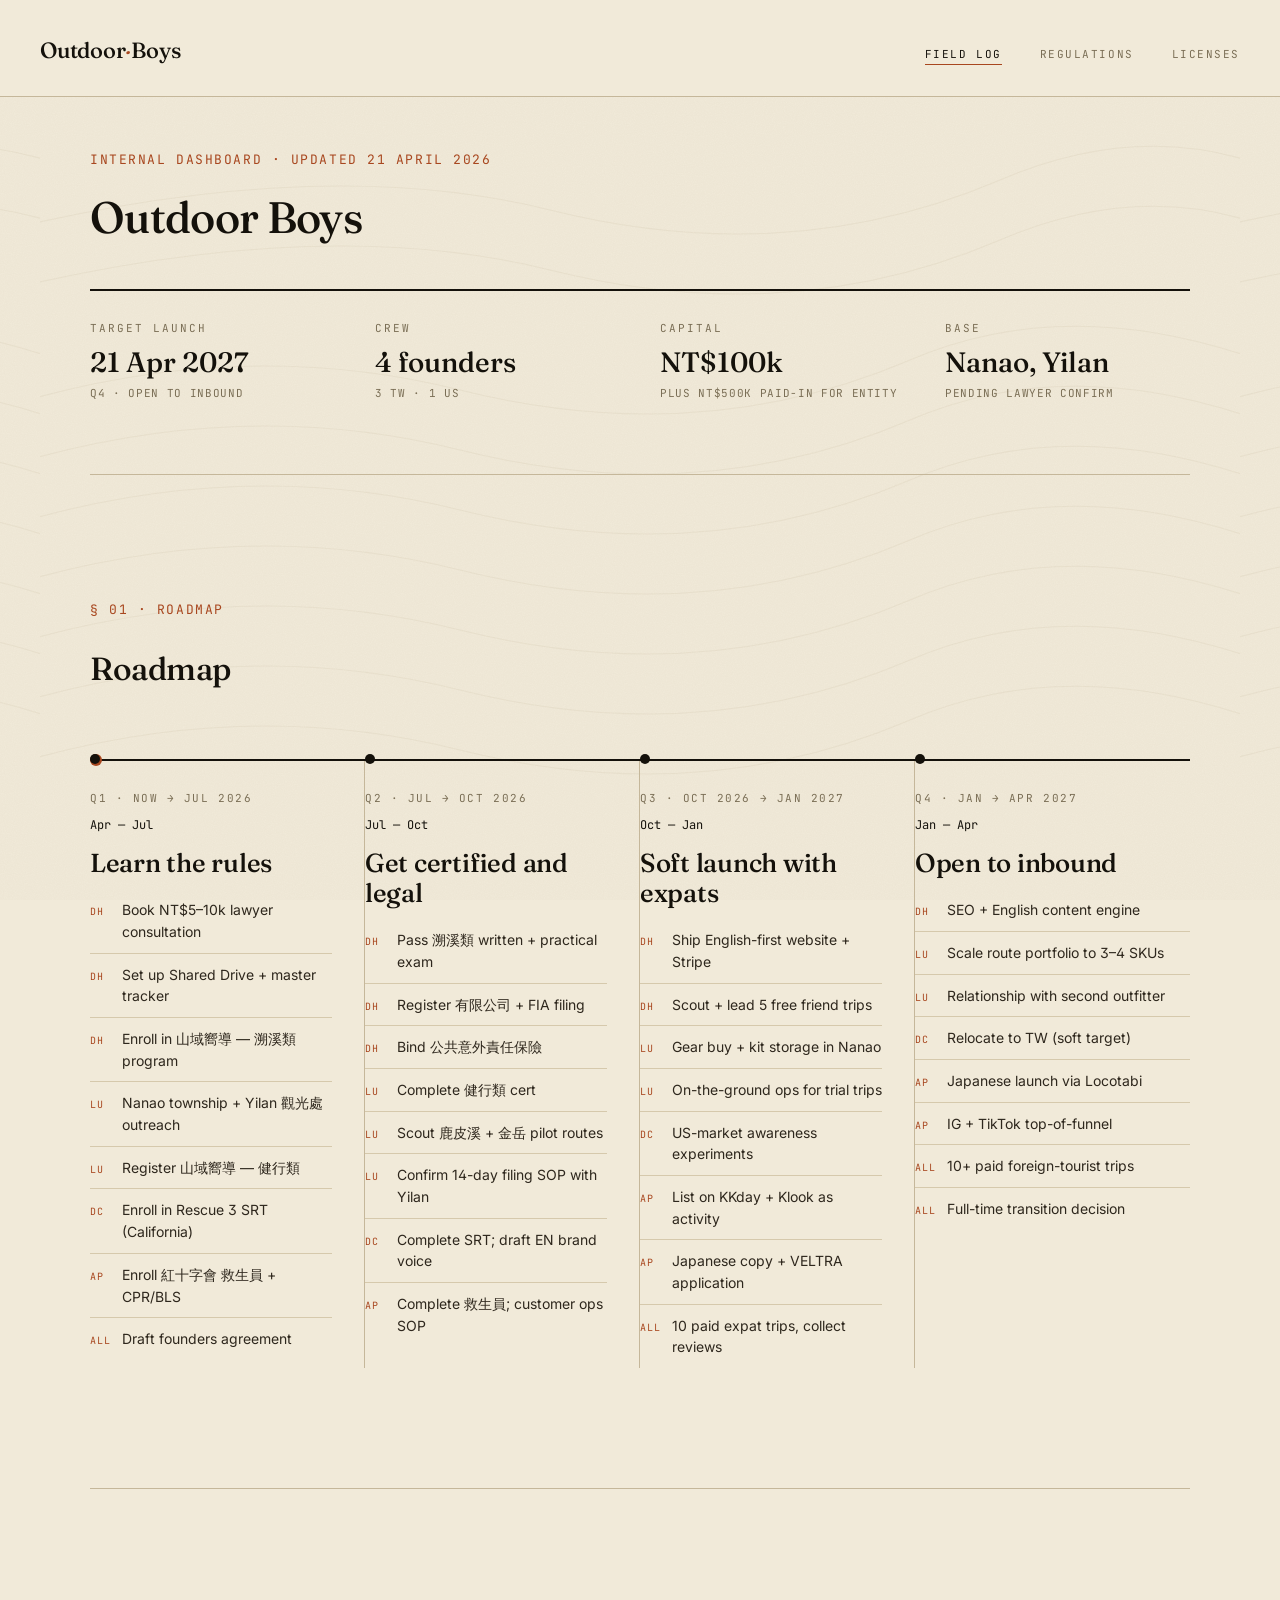
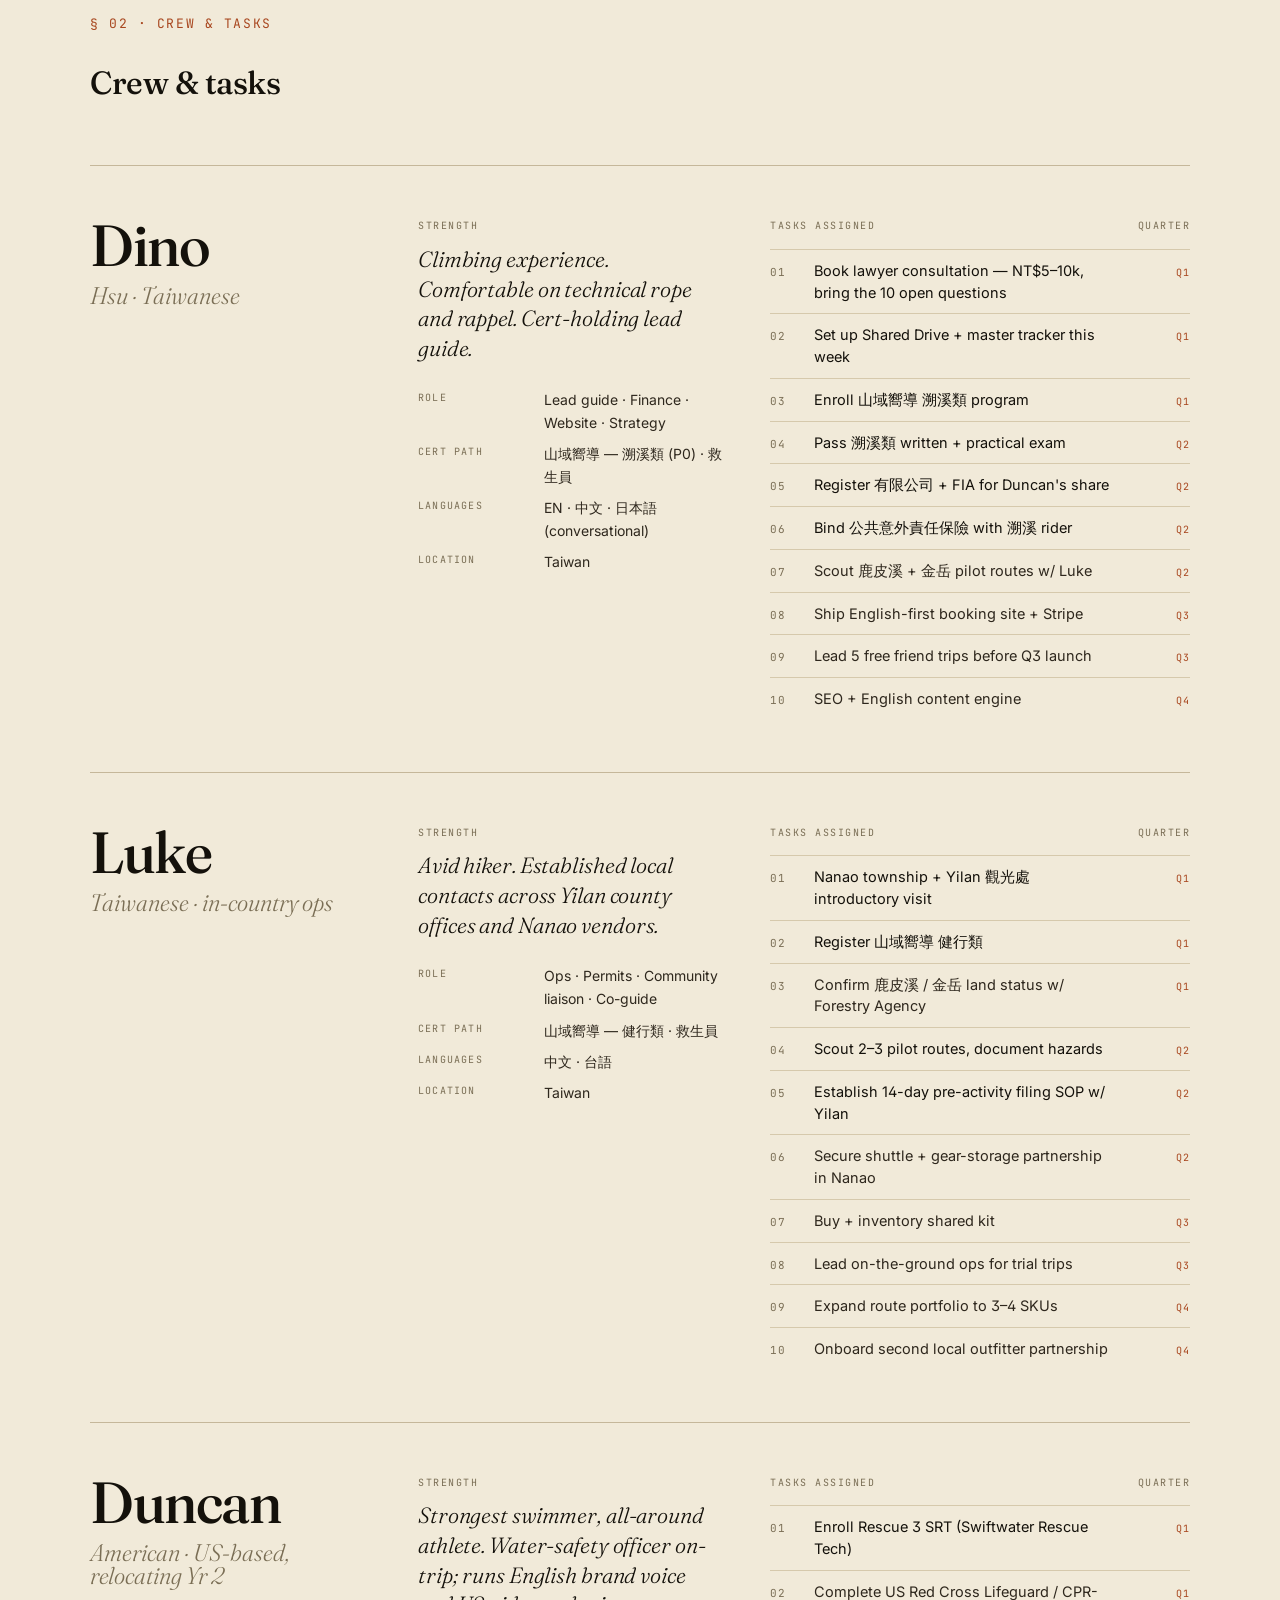
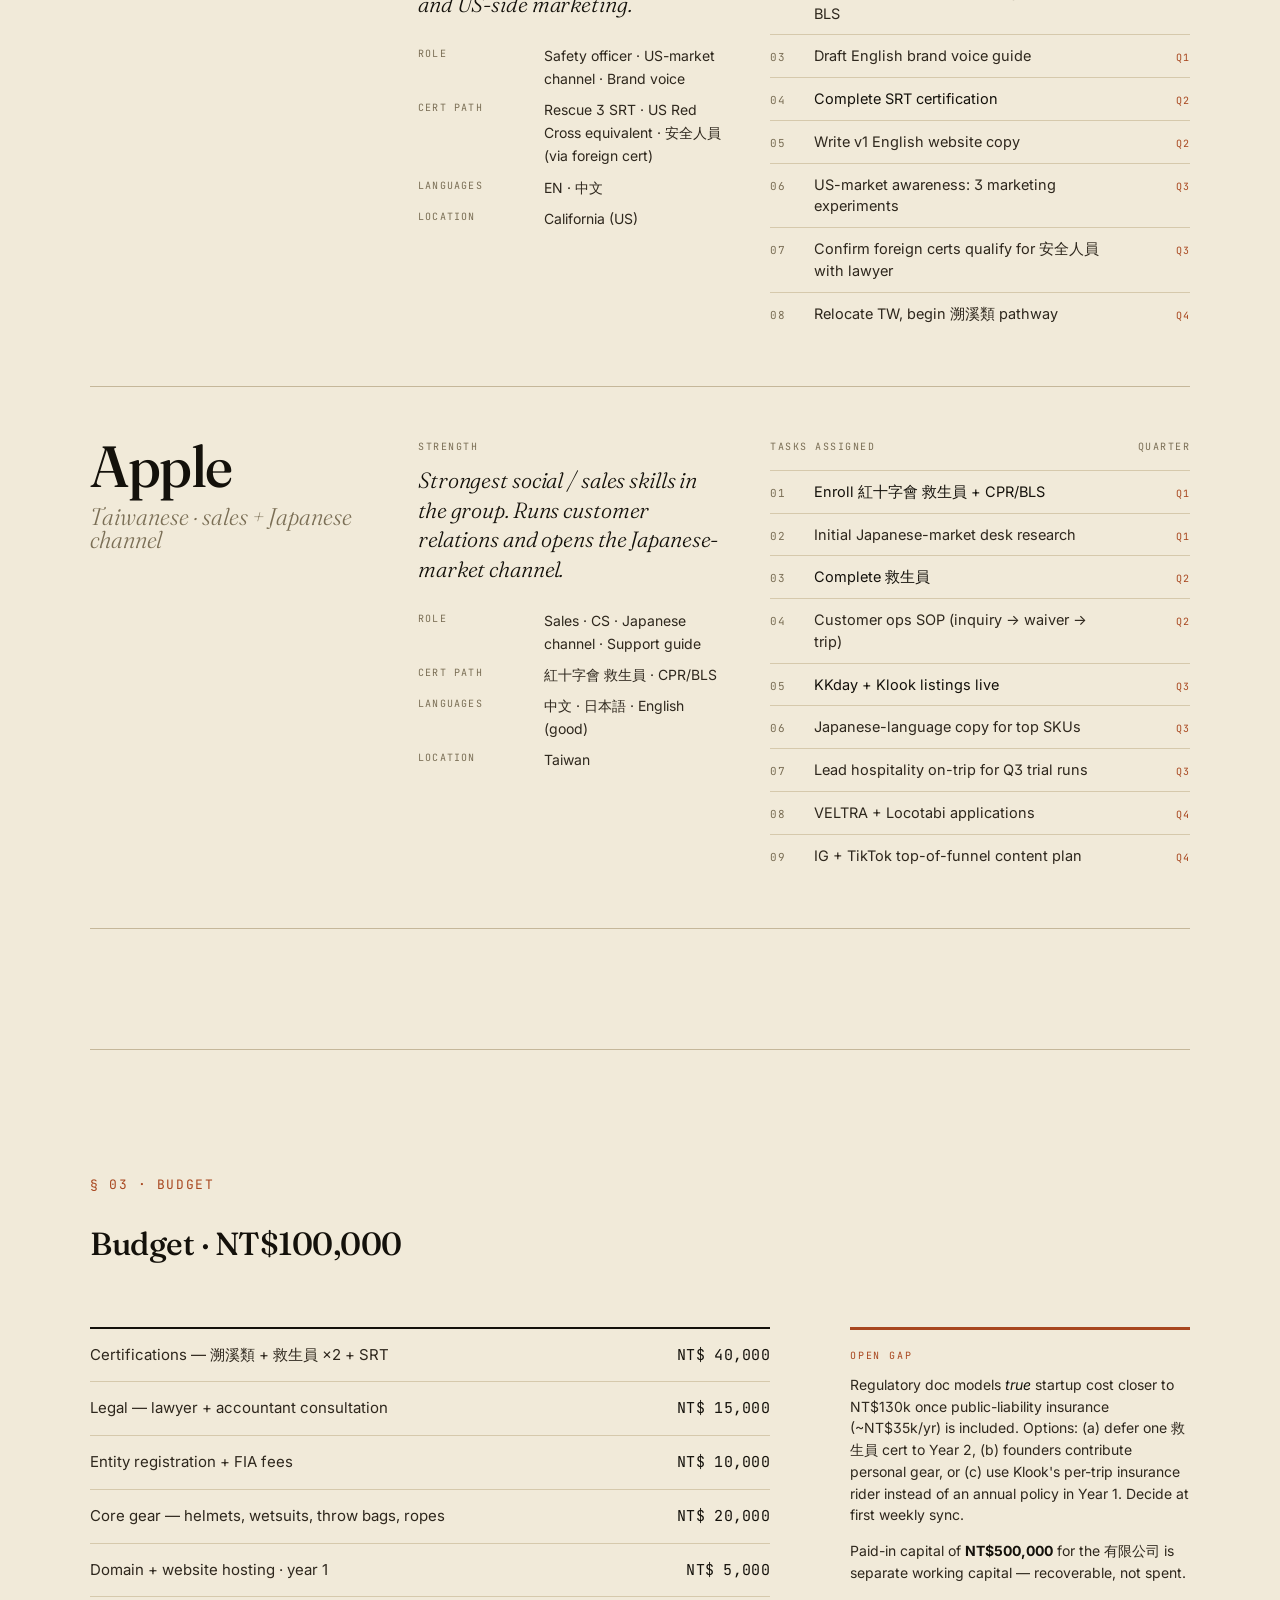
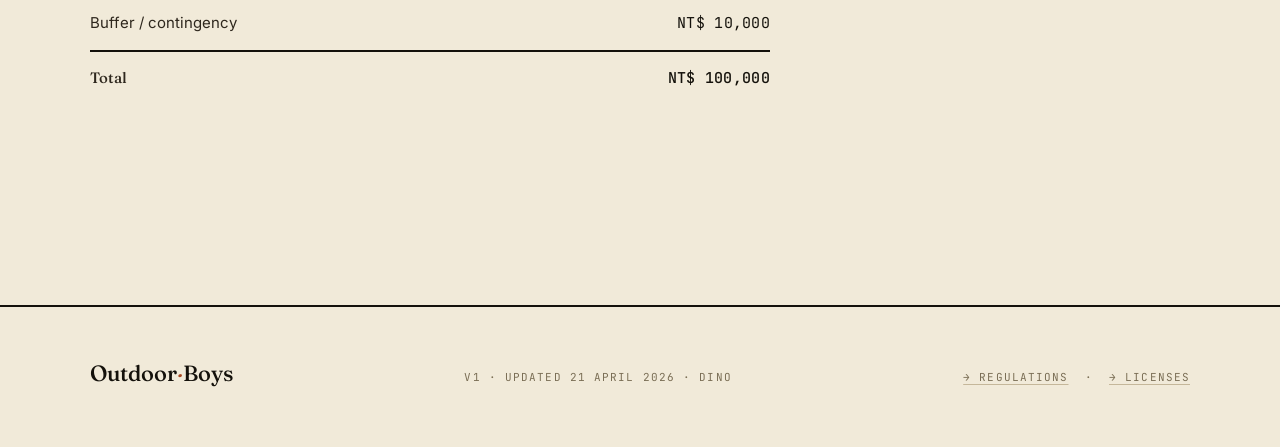
==== web/index.html @ aef3a0fc "Strip hero copy to plain section labels; fix Apple pronouns; retone Dino - Replace display headlines" ====
<!doctype html>
<html lang="en">
<head>
  <meta charset="utf-8" />
  <meta name="viewport" content="width=device-width, initial-scale=1" />
  <title>Outdoor Boys — Field Log</title>
  <meta name="description" content="Pre-launch dashboard for Outdoor Boys, a Taiwan adventure guiding company. Timeline, crew tasks, budget." />
  <link rel="preconnect" href="https://fonts.googleapis.com">
  <link rel="preconnect" href="https://fonts.gstatic.com" crossorigin>
  <link href="https://fonts.googleapis.com/css2?family=Fraunces:ital,opsz,wght@0,9..144,300;0,9..144,400;0,9..144,500;0,9..144,700;1,9..144,300;1,9..144,400&family=Inter:wght@400;500;600&family=JetBrains+Mono:wght@400;500&display=swap" rel="stylesheet">
  <link rel="stylesheet" href="styles.css">
</head>
<body>

  <nav class="top">
    <a href="index.html" class="brand">Outdoor<em>·</em>Boys</a>
    <ul>
      <li><a class="link active" href="index.html">Field Log</a></li>
      <li><a class="link" href="regulatory.html">Regulations</a></li>
      <li><a class="link" href="certs.html">Licenses</a></li>
    </ul>
  </nav>

  <main class="wrap">

    <!-- ===================== HERO ===================== -->
    <section class="hero" style="padding: 48px 0 72px;">
      <div class="mono sectnum">Internal dashboard · updated 21 April 2026</div>

      <h1 style="font-family: var(--serif); font-size: 44px; font-weight: 500; letter-spacing: -0.015em; color: var(--ink); line-height: 1.1;">Outdoor Boys</h1>

      <div style="display:grid; grid-template-columns: repeat(4, 1fr); gap: 40px; margin-top: 48px; padding-top: 28px; border-top: 2px solid var(--ink);">
        <div>
          <div class="kicker" style="margin-bottom:10px;">Target Launch</div>
          <div style="font-family: var(--serif); font-size: 28px; line-height:1.1; font-weight:500; color: var(--ink);">21 Apr 2027</div>
          <div class="mono" style="font-size:11px; margin-top:6px;">Q4 · Open to inbound</div>
        </div>
        <div>
          <div class="kicker" style="margin-bottom:10px;">Crew</div>
          <div style="font-family: var(--serif); font-size: 28px; line-height:1.1; font-weight:500; color: var(--ink);">4 founders</div>
          <div class="mono" style="font-size:11px; margin-top:6px;">3 TW · 1 US</div>
        </div>
        <div>
          <div class="kicker" style="margin-bottom:10px;">Capital</div>
          <div style="font-family: var(--serif); font-size: 28px; line-height:1.1; font-weight:500; color: var(--ink);">NT$100k</div>
          <div class="mono" style="font-size:11px; margin-top:6px;">Plus NT$500k paid-in for entity</div>
        </div>
        <div>
          <div class="kicker" style="margin-bottom:10px;">Base</div>
          <div style="font-family: var(--serif); font-size: 28px; line-height:1.1; font-weight:500; color: var(--ink);">Nanao, Yilan</div>
          <div class="mono" style="font-size:11px; margin-top:6px;">Pending lawyer confirm</div>
        </div>
      </div>
    </section>

    <hr class="rule">

    <!-- ===================== ROADMAP ===================== -->
    <section>
      <div class="sectnum">§ 01 · Roadmap</div>
      <h2 style="font-family: var(--serif); font-size: 32px; font-weight: 500; letter-spacing: -0.015em; color: var(--ink);">Roadmap</h2>

      <div class="timeline">
        <div class="rail">

          <div class="q">
            <div class="qn">Q1 · now → Jul 2026</div>
            <div class="qdates">Apr — Jul</div>
            <div class="qtitle">Learn the rules</div>
            <ul>
              <li><span class="who">DH</span>Book NT$5–10k lawyer consultation</li>
              <li><span class="who">DH</span>Set up Shared Drive + master tracker</li>
              <li><span class="who">DH</span>Enroll in 山域嚮導 — 溯溪類 program</li>
              <li><span class="who">LU</span>Nanao township + Yilan 觀光處 outreach</li>
              <li><span class="who">LU</span>Register 山域嚮導 — 健行類</li>
              <li><span class="who">DC</span>Enroll in Rescue 3 SRT (California)</li>
              <li><span class="who">AP</span>Enroll 紅十字會 救生員 + CPR/BLS</li>
              <li><span class="who">ALL</span>Draft founders agreement</li>
            </ul>
          </div>

          <div class="q">
            <div class="qn">Q2 · Jul → Oct 2026</div>
            <div class="qdates">Jul — Oct</div>
            <div class="qtitle">Get certified and legal</div>
            <ul>
              <li><span class="who">DH</span>Pass 溯溪類 written + practical exam</li>
              <li><span class="who">DH</span>Register 有限公司 + FIA filing</li>
              <li><span class="who">DH</span>Bind 公共意外責任保險</li>
              <li><span class="who">LU</span>Complete 健行類 cert</li>
              <li><span class="who">LU</span>Scout 鹿皮溪 + 金岳 pilot routes</li>
              <li><span class="who">LU</span>Confirm 14-day filing SOP with Yilan</li>
              <li><span class="who">DC</span>Complete SRT; draft EN brand voice</li>
              <li><span class="who">AP</span>Complete 救生員; customer ops SOP</li>
            </ul>
          </div>

          <div class="q">
            <div class="qn">Q3 · Oct 2026 → Jan 2027</div>
            <div class="qdates">Oct — Jan</div>
            <div class="qtitle">Soft launch with expats</div>
            <ul>
              <li><span class="who">DH</span>Ship English-first website + Stripe</li>
              <li><span class="who">DH</span>Scout + lead 5 free friend trips</li>
              <li><span class="who">LU</span>Gear buy + kit storage in Nanao</li>
              <li><span class="who">LU</span>On-the-ground ops for trial trips</li>
              <li><span class="who">DC</span>US-market awareness experiments</li>
              <li><span class="who">AP</span>List on KKday + Klook as activity</li>
              <li><span class="who">AP</span>Japanese copy + VELTRA application</li>
              <li><span class="who">ALL</span>10 paid expat trips, collect reviews</li>
            </ul>
          </div>

          <div class="q">
            <div class="qn">Q4 · Jan → Apr 2027</div>
            <div class="qdates">Jan — Apr</div>
            <div class="qtitle">Open to inbound</div>
            <ul>
              <li><span class="who">DH</span>SEO + English content engine</li>
              <li><span class="who">LU</span>Scale route portfolio to 3–4 SKUs</li>
              <li><span class="who">LU</span>Relationship with second outfitter</li>
              <li><span class="who">DC</span>Relocate to TW (soft target)</li>
              <li><span class="who">AP</span>Japanese launch via Locotabi</li>
              <li><span class="who">AP</span>IG + TikTok top-of-funnel</li>
              <li><span class="who">ALL</span>10+ paid foreign-tourist trips</li>
              <li><span class="who">ALL</span>Full-time transition decision</li>
            </ul>
          </div>

        </div>
      </div>
    </section>

    <hr class="rule">

    <!-- ===================== CREW ===================== -->
    <section>
      <div class="sectnum">§ 02 · Crew &amp; tasks</div>
      <h2 style="font-family: var(--serif); font-size: 32px; font-weight: 500; letter-spacing: -0.015em; color: var(--ink);">Crew &amp; tasks</h2>

      <div class="crew">

        <article class="crew-entry">
          <div class="name">Dino<span class="surname">Hsu · Taiwanese</span></div>
          <div class="role">
            <div class="tag">Strength</div>
            <div class="strength">Climbing experience. Comfortable on technical rope and rappel. Cert-holding lead guide.</div>
            <dl>
              <dt>Role</dt><dd>Lead guide · Finance · Website · Strategy</dd>
              <dt>Cert path</dt><dd>山域嚮導 — 溯溪類 (P0) · 救生員</dd>
              <dt>Languages</dt><dd>EN · 中文 · 日本語 (conversational)</dd>
              <dt>Location</dt><dd>Taiwan</dd>
            </dl>
          </div>
          <div class="tasks">
            <div class="tlabel"><span>Tasks assigned</span><span>Quarter</span></div>
            <ol>
              <li class="p0">Book lawyer consultation — NT$5–10k, bring the 10 open questions<span class="q-tag">Q1</span></li>
              <li class="p0">Set up Shared Drive + master tracker this week<span class="q-tag">Q1</span></li>
              <li class="p0">Enroll 山域嚮導 溯溪類 program<span class="q-tag">Q1</span></li>
              <li class="p0">Pass 溯溪類 written + practical exam<span class="q-tag">Q2</span></li>
              <li class="p0">Register 有限公司 + FIA for Duncan's share<span class="q-tag">Q2</span></li>
              <li class="p0">Bind 公共意外責任保險 with 溯溪 rider<span class="q-tag">Q2</span></li>
              <li>Scout 鹿皮溪 + 金岳 pilot routes w/ Luke<span class="q-tag">Q2</span></li>
              <li>Ship English-first booking site + Stripe<span class="q-tag">Q3</span></li>
              <li>Lead 5 free friend trips before Q3 launch<span class="q-tag">Q3</span></li>
              <li>SEO + English content engine<span class="q-tag">Q4</span></li>
            </ol>
          </div>
        </article>

        <article class="crew-entry">
          <div class="name">Luke<span class="surname">Taiwanese · in-country ops</span></div>
          <div class="role">
            <div class="tag">Strength</div>
            <div class="strength">Avid hiker. Established local contacts across Yilan county offices and Nanao vendors.</div>
            <dl>
              <dt>Role</dt><dd>Ops · Permits · Community liaison · Co-guide</dd>
              <dt>Cert path</dt><dd>山域嚮導 — 健行類 · 救生員</dd>
              <dt>Languages</dt><dd>中文 · 台語</dd>
              <dt>Location</dt><dd>Taiwan</dd>
            </dl>
          </div>
          <div class="tasks">
            <div class="tlabel"><span>Tasks assigned</span><span>Quarter</span></div>
            <ol>
              <li class="p0">Nanao township + Yilan 觀光處 introductory visit<span class="q-tag">Q1</span></li>
              <li class="p0">Register 山域嚮導 健行類<span class="q-tag">Q1</span></li>
              <li>Confirm 鹿皮溪 / 金岳 land status w/ Forestry Agency<span class="q-tag">Q1</span></li>
              <li class="p0">Scout 2–3 pilot routes, document hazards<span class="q-tag">Q2</span></li>
              <li class="p0">Establish 14-day pre-activity filing SOP w/ Yilan<span class="q-tag">Q2</span></li>
              <li>Secure shuttle + gear-storage partnership in Nanao<span class="q-tag">Q2</span></li>
              <li>Buy + inventory shared kit<span class="q-tag">Q3</span></li>
              <li>Lead on-the-ground ops for trial trips<span class="q-tag">Q3</span></li>
              <li>Expand route portfolio to 3–4 SKUs<span class="q-tag">Q4</span></li>
              <li>Onboard second local outfitter partnership<span class="q-tag">Q4</span></li>
            </ol>
          </div>
        </article>

        <article class="crew-entry">
          <div class="name">Duncan<span class="surname">American · US-based, relocating Yr 2</span></div>
          <div class="role">
            <div class="tag">Strength</div>
            <div class="strength">Strongest swimmer, all-around athlete. Water-safety officer on-trip; runs English brand voice and US-side marketing.</div>
            <dl>
              <dt>Role</dt><dd>Safety officer · US-market channel · Brand voice</dd>
              <dt>Cert path</dt><dd>Rescue 3 SRT · US Red Cross equivalent · 安全人員 (via foreign cert)</dd>
              <dt>Languages</dt><dd>EN · 中文</dd>
              <dt>Location</dt><dd>California (US)</dd>
            </dl>
          </div>
          <div class="tasks">
            <div class="tlabel"><span>Tasks assigned</span><span>Quarter</span></div>
            <ol>
              <li class="p0">Enroll Rescue 3 SRT (Swiftwater Rescue Tech)<span class="q-tag">Q1</span></li>
              <li>Complete US Red Cross Lifeguard / CPR-BLS<span class="q-tag">Q1</span></li>
              <li>Draft English brand voice guide<span class="q-tag">Q1</span></li>
              <li class="p0">Complete SRT certification<span class="q-tag">Q2</span></li>
              <li>Write v1 English website copy<span class="q-tag">Q2</span></li>
              <li>US-market awareness: 3 marketing experiments<span class="q-tag">Q3</span></li>
              <li>Confirm foreign certs qualify for 安全人員 with lawyer<span class="q-tag">Q3</span></li>
              <li>Relocate TW, begin 溯溪類 pathway<span class="q-tag">Q4</span></li>
            </ol>
          </div>
        </article>

        <article class="crew-entry">
          <div class="name">Apple<span class="surname">Taiwanese · sales + Japanese channel</span></div>
          <div class="role">
            <div class="tag">Strength</div>
            <div class="strength">Strongest social / sales skills in the group. Runs customer relations and opens the Japanese-market channel.</div>
            <dl>
              <dt>Role</dt><dd>Sales · CS · Japanese channel · Support guide</dd>
              <dt>Cert path</dt><dd>紅十字會 救生員 · CPR/BLS</dd>
              <dt>Languages</dt><dd>中文 · 日本語 · English (good)</dd>
              <dt>Location</dt><dd>Taiwan</dd>
            </dl>
          </div>
          <div class="tasks">
            <div class="tlabel"><span>Tasks assigned</span><span>Quarter</span></div>
            <ol>
              <li class="p0">Enroll 紅十字會 救生員 + CPR/BLS<span class="q-tag">Q1</span></li>
              <li>Initial Japanese-market desk research<span class="q-tag">Q1</span></li>
              <li class="p0">Complete 救生員<span class="q-tag">Q2</span></li>
              <li>Customer ops SOP (inquiry → waiver → trip)<span class="q-tag">Q2</span></li>
              <li class="p0">KKday + Klook listings live<span class="q-tag">Q3</span></li>
              <li>Japanese-language copy for top SKUs<span class="q-tag">Q3</span></li>
              <li>Lead hospitality on-trip for Q3 trial runs<span class="q-tag">Q3</span></li>
              <li>VELTRA + Locotabi applications<span class="q-tag">Q4</span></li>
              <li>IG + TikTok top-of-funnel content plan<span class="q-tag">Q4</span></li>
            </ol>
          </div>
        </article>

      </div>
    </section>

    <hr class="rule">

    <!-- ===================== BUDGET ===================== -->
    <section>
      <div class="sectnum">§ 03 · Budget</div>
      <h2 style="font-family: var(--serif); font-size: 32px; font-weight: 500; letter-spacing: -0.015em; color: var(--ink);">Budget · NT$100,000</h2>

      <div class="budget">
        <table class="ledger">
          <tr><td class="cat">Certifications — 溯溪類 + 救生員 ×2 + SRT</td><td class="num">NT$ 40,000</td></tr>
          <tr><td class="cat">Legal — lawyer + accountant consultation</td><td class="num">NT$ 15,000</td></tr>
          <tr><td class="cat">Entity registration + FIA fees</td><td class="num">NT$ 10,000</td></tr>
          <tr><td class="cat">Core gear — helmets, wetsuits, throw bags, ropes</td><td class="num">NT$ 20,000</td></tr>
          <tr><td class="cat">Domain + website hosting · year 1</td><td class="num">NT$ 5,000</td></tr>
          <tr><td class="cat">Buffer / contingency</td><td class="num">NT$ 10,000</td></tr>
          <tr class="total"><td>Total</td><td class="num">NT$ 100,000</td></tr>
        </table>

        <div class="caution">
          <div class="tag">Open gap</div>
          <p>Regulatory doc models <em>true</em> startup cost closer to NT$130k once public-liability insurance (~NT$35k/yr) is included. Options: (a) defer one 救生員 cert to Year 2, (b) founders contribute personal gear, or (c) use Klook's per-trip insurance rider instead of an annual policy in Year 1. Decide at first weekly sync.</p>
          <p style="margin-top: 14px;">Paid-in capital of <strong style="color: var(--ink);">NT$500,000</strong> for the 有限公司 is separate working capital — recoverable, not spent.</p>
        </div>
      </div>
    </section>

  </main>

  <footer class="foot">
    <div class="wrap inner">
      <div class="brandmark">Outdoor<em style="color: var(--clay);">·</em>Boys</div>
      <div class="meta">v1 · Updated 21 April 2026 · Dino</div>
      <div class="meta"><a href="regulatory.html" style="color: var(--mute);">→ Regulations</a> &nbsp;·&nbsp; <a href="certs.html" style="color: var(--mute);">→ Licenses</a></div>
    </div>
  </footer>

  <script>
    // fade-in on scroll
    const io = new IntersectionObserver((entries) => {
      entries.forEach(e => { if (e.isIntersecting) e.target.classList.add('inview'); });
    }, { threshold: 0.08 });
    document.querySelectorAll('section, .crew-entry, .reg-entry, .dol-cell').forEach(el => {
      el.classList.add('fade');
      io.observe(el);
    });
  </script>

</body>
</html>
---- web/styles.css ----
/* ============================================
   OUTDOOR BOYS — field log stylesheet
   Archetype: Editorial / field journal
   Palette: warm paper + deep ink + river blue + clay
   ============================================ */

:root {
  --paper:       #f1ead9;
  --paper-deep:  #e7ddc5;
  --paper-warm:  #ece2c9;
  --ink:         #14110b;
  --ink-body:    #2e271d;
  --mute:        #7a6e55;
  --rule:        #c5b79a;
  --rule-fine:   #d6c9ac;
  --river:       #0f3d5c;   /* rare accent */
  --clay:        #a8471f;   /* rare accent — P0/warnings */
  --moss:        #4a5c1e;   /* rare accent — done */

  --serif: 'Fraunces', 'Playfair Display', Georgia, serif;
  --sans:  'Inter', system-ui, -apple-system, sans-serif;
  --mono:  'JetBrains Mono', 'IBM Plex Mono', ui-monospace, monospace;
}

* { box-sizing: border-box; margin: 0; padding: 0; }

html { scroll-behavior: smooth; }

body {
  background: var(--paper);
  color: var(--ink-body);
  font-family: var(--sans);
  font-size: 16px;
  line-height: 1.65;
  font-feature-settings: "kern", "liga", "ss01";
  -webkit-font-smoothing: antialiased;
  position: relative;
  overflow-x: hidden;
}

/* topographic contour lines — fixed background decoration */
body::before {
  content: "";
  position: fixed;
  inset: 0;
  background-image: url("data:image/svg+xml;utf8,<svg xmlns='http://www.w3.org/2000/svg' viewBox='0 0 800 800'><g fill='none' stroke='%23c5b79a' stroke-width='0.8' opacity='0.35'><path d='M -50 380 Q 120 320 280 360 T 580 340 T 900 380'/><path d='M -50 420 Q 120 360 280 400 T 580 380 T 900 420'/><path d='M -50 460 Q 120 400 280 440 T 580 420 T 900 460'/><path d='M -50 500 Q 120 440 280 480 T 580 460 T 900 500'/><path d='M -50 540 Q 120 480 280 520 T 580 500 T 900 540'/><path d='M -50 580 Q 120 520 280 560 T 580 540 T 900 580'/><path d='M -50 620 Q 120 560 280 600 T 580 580 T 900 620'/><path d='M -50 300 Q 180 240 340 280 T 640 260 T 900 300'/><path d='M -50 260 Q 180 200 340 240 T 640 220 T 900 260'/></g></svg>");
  background-size: 1200px 1200px;
  background-position: center;
  background-repeat: repeat;
  opacity: 0.45;
  pointer-events: none;
  z-index: 0;
}

/* subtle paper noise */
body::after {
  content: "";
  position: fixed;
  inset: 0;
  background-image: url("data:image/svg+xml;utf8,<svg xmlns='http://www.w3.org/2000/svg' width='200' height='200'><filter id='n'><feTurbulence type='fractalNoise' baseFrequency='0.9' numOctaves='2' seed='3'/><feColorMatrix values='0 0 0 0 0.08 0 0 0 0 0.06 0 0 0 0 0.04 0 0 0 0.06 0'/></filter><rect width='100%' height='100%' filter='url(%23n)'/></svg>");
  pointer-events: none;
  mix-blend-mode: multiply;
  z-index: 1;
  opacity: 0.5;
}

main, nav, header, footer { position: relative; z-index: 2; }

/* ---------- typography ---------- */

h1, h2, h3, h4 { font-family: var(--serif); color: var(--ink); font-weight: 500; }

.display {
  font-family: var(--serif);
  font-weight: 300;
  font-size: clamp(68px, 11vw, 156px);
  line-height: 0.92;
  letter-spacing: -0.035em;
  color: var(--ink);
  font-variation-settings: "opsz" 144, "SOFT" 50;
}
.display em { font-style: italic; font-weight: 300; }

h2.section {
  font-family: var(--serif);
  font-size: clamp(40px, 5.2vw, 68px);
  line-height: 1.02;
  letter-spacing: -0.02em;
  font-weight: 400;
  font-variation-settings: "opsz" 72;
}

h3 {
  font-family: var(--serif);
  font-size: 28px;
  font-weight: 500;
  letter-spacing: -0.01em;
  line-height: 1.15;
}

p { max-width: 62ch; }

em { font-style: italic; color: var(--ink); }

a {
  color: var(--ink);
  text-decoration: underline;
  text-decoration-color: var(--rule);
  text-underline-offset: 3px;
  text-decoration-thickness: 1px;
  transition: color 180ms ease, text-decoration-color 180ms ease;
}
a:hover { color: var(--river); text-decoration-color: var(--river); }

.lead {
  font-family: var(--serif);
  font-weight: 300;
  font-size: clamp(22px, 2.4vw, 30px);
  line-height: 1.35;
  color: var(--ink-body);
  letter-spacing: -0.01em;
  max-width: 28ch;
}

.mono {
  font-family: var(--mono);
  font-size: 12px;
  letter-spacing: 0.06em;
  color: var(--mute);
  text-transform: uppercase;
}

.sectnum {
  font-family: var(--mono);
  font-size: 13px;
  letter-spacing: 0.12em;
  color: var(--clay);
  text-transform: uppercase;
  display: inline-block;
  margin-bottom: 22px;
}

.kicker {
  font-family: var(--mono);
  font-size: 11px;
  letter-spacing: 0.18em;
  color: var(--mute);
  text-transform: uppercase;
}

/* ---------- layout ---------- */

.wrap {
  max-width: 1180px;
  margin: 0 auto;
  padding: 0 40px;
}

section { padding: 120px 0; }
section.tight { padding: 80px 0; }

hr.rule {
  border: 0;
  border-top: 1px solid var(--rule);
  margin: 0;
}
hr.rule-fine {
  border: 0;
  border-top: 1px solid var(--rule-fine);
  margin: 0;
}
hr.thick {
  border: 0;
  border-top: 2px solid var(--ink);
  margin: 0;
}

/* ---------- nav ---------- */

nav.top {
  padding: 32px 40px 28px;
  display: flex;
  justify-content: space-between;
  align-items: baseline;
  border-bottom: 1px solid var(--rule);
  position: sticky;
  top: 0;
  background: var(--paper);
  z-index: 10;
}

nav.top .brand {
  font-family: var(--serif);
  font-weight: 500;
  font-size: 22px;
  letter-spacing: -0.01em;
  color: var(--ink);
  text-decoration: none;
}
nav.top .brand:hover { color: var(--ink); }
nav.top .brand em { font-style: italic; color: var(--clay); }

nav.top ul {
  display: flex;
  gap: 38px;
  list-style: none;
  align-items: baseline;
}

nav.top a.link {
  font-family: var(--mono);
  font-size: 11px;
  letter-spacing: 0.14em;
  text-transform: uppercase;
  text-decoration: none;
  color: var(--mute);
  padding-bottom: 3px;
  border-bottom: 1px solid transparent;
}
nav.top a.link:hover { color: var(--ink); border-bottom-color: var(--ink); }
nav.top a.link.active { color: var(--ink); border-bottom-color: var(--clay); }

/* ---------- hero ---------- */

.hero {
  padding: 84px 0 120px;
  position: relative;
}
.hero .meta {
  display: flex;
  gap: 48px;
  margin-bottom: 48px;
  flex-wrap: wrap;
}
.hero .meta span { display: block; }
.hero .meta .k { font-family: var(--mono); font-size: 10px; letter-spacing: 0.18em; text-transform: uppercase; color: var(--mute); margin-bottom: 6px; }
.hero .meta .v { font-family: var(--serif); font-size: 18px; color: var(--ink); font-weight: 500; }

.hero .lead { margin-top: 48px; max-width: 36ch; }

/* ---------- timeline / roadmap ---------- */

.timeline {
  margin-top: 64px;
  position: relative;
}
.timeline .rail {
  display: grid;
  grid-template-columns: repeat(4, 1fr);
  position: relative;
  border-top: 2px solid var(--ink);
  padding-top: 0;
}
.timeline .rail::before {
  content: "";
  position: absolute;
  top: -7px;
  left: 0;
  width: 12px;
  height: 12px;
  background: var(--clay);
  border-radius: 50%;
}
.timeline .q {
  padding: 28px 32px 0 0;
  border-right: 1px solid var(--rule);
  position: relative;
}
.timeline .q:last-child { border-right: 0; padding-right: 0; }
.timeline .q::before {
  content: "";
  position: absolute;
  top: -7px;
  left: 0;
  width: 10px;
  height: 10px;
  background: var(--ink);
  border-radius: 50%;
}
.timeline .q .qn {
  font-family: var(--mono);
  font-size: 11px;
  letter-spacing: 0.14em;
  text-transform: uppercase;
  color: var(--mute);
  margin-bottom: 8px;
}
.timeline .q .qdates {
  font-family: var(--mono);
  font-size: 12px;
  color: var(--ink);
  margin-bottom: 14px;
}
.timeline .q .qtitle {
  font-family: var(--serif);
  font-size: 26px;
  line-height: 1.15;
  font-weight: 500;
  margin-bottom: 20px;
  color: var(--ink);
  letter-spacing: -0.01em;
}
.timeline .q ul {
  list-style: none;
  padding: 0;
}
.timeline .q li {
  font-size: 14px;
  line-height: 1.55;
  padding: 10px 0;
  border-top: 1px solid var(--rule-fine);
  color: var(--ink-body);
  display: flex;
  gap: 10px;
  align-items: baseline;
}
.timeline .q li:first-child { border-top: 0; padding-top: 0; }
.timeline .q li .who {
  font-family: var(--mono);
  font-size: 10px;
  letter-spacing: 0.08em;
  color: var(--clay);
  text-transform: uppercase;
  flex-shrink: 0;
  min-width: 22px;
}

/* ---------- crew ledger ---------- */

.crew {
  margin-top: 56px;
}
.crew-entry {
  display: grid;
  grid-template-columns: 280px 1fr 420px;
  gap: 48px;
  padding: 52px 0;
  border-top: 1px solid var(--rule);
  align-items: start;
}
.crew-entry:last-child { border-bottom: 1px solid var(--rule); }

.crew-entry .name {
  font-family: var(--serif);
  font-size: 58px;
  line-height: 0.95;
  font-weight: 500;
  color: var(--ink);
  letter-spacing: -0.025em;
  font-variation-settings: "opsz" 72;
}
.crew-entry .name .surname { display: block; font-style: italic; font-weight: 300; color: var(--mute); font-size: 24px; margin-top: 12px; letter-spacing: 0; }

.crew-entry .role { }
.crew-entry .role .tag {
  font-family: var(--mono);
  font-size: 10px;
  letter-spacing: 0.15em;
  text-transform: uppercase;
  color: var(--mute);
  margin-bottom: 10px;
}
.crew-entry .role .strength {
  font-family: var(--serif);
  font-style: italic;
  font-weight: 300;
  font-size: 22px;
  line-height: 1.35;
  color: var(--ink);
  margin-bottom: 24px;
  letter-spacing: -0.005em;
}
.crew-entry .role dl { display: grid; grid-template-columns: 110px 1fr; gap: 8px 16px; font-size: 14px; }
.crew-entry .role dt { font-family: var(--mono); font-size: 10px; letter-spacing: 0.12em; text-transform: uppercase; color: var(--mute); padding-top: 2px; }
.crew-entry .role dd { color: var(--ink-body); }

.crew-entry .tasks .tlabel {
  font-family: var(--mono);
  font-size: 10px;
  letter-spacing: 0.15em;
  text-transform: uppercase;
  color: var(--mute);
  margin-bottom: 14px;
  display: flex;
  justify-content: space-between;
}
.crew-entry .tasks ol {
  list-style: none;
  counter-reset: tasks;
  padding: 0;
}
.crew-entry .tasks li {
  counter-increment: tasks;
  padding: 10px 0;
  border-top: 1px solid var(--rule-fine);
  display: grid;
  grid-template-columns: 32px 1fr 60px;
  gap: 12px;
  align-items: baseline;
  font-size: 14.5px;
  line-height: 1.5;
}
.crew-entry .tasks li::before {
  content: counter(tasks, decimal-leading-zero);
  font-family: var(--mono);
  font-size: 11px;
  color: var(--mute);
  letter-spacing: 0.05em;
}
.crew-entry .tasks li .q-tag {
  font-family: var(--mono);
  font-size: 10px;
  letter-spacing: 0.1em;
  color: var(--clay);
  text-align: right;
  text-transform: uppercase;
}
.crew-entry .tasks li.p0 { color: var(--ink); }
.crew-entry .tasks li.p0 .q-tag { color: var(--clay); }

/* ---------- budget ledger ---------- */

.budget {
  margin-top: 56px;
  display: grid;
  grid-template-columns: 2fr 1fr;
  gap: 80px;
  align-items: start;
}
.budget .ledger { width: 100%; border-collapse: collapse; }
.budget .ledger tr { border-top: 1px solid var(--rule-fine); }
.budget .ledger tr:first-child { border-top: 2px solid var(--ink); }
.budget .ledger tr.total { border-top: 2px solid var(--ink); font-family: var(--serif); font-weight: 500; }
.budget .ledger td { padding: 14px 0; font-size: 15px; }
.budget .ledger td.num {
  text-align: right;
  font-family: var(--mono);
  font-variant-numeric: tabular-nums;
  letter-spacing: 0.02em;
  color: var(--ink);
}
.budget .ledger td.cat { color: var(--ink-body); }
.budget .ledger td.note { font-family: var(--mono); font-size: 11px; color: var(--mute); letter-spacing: 0.04em; padding-left: 24px; }

.budget .caution {
  border-top: 3px solid var(--clay);
  padding-top: 18px;
}
.budget .caution .tag { font-family: var(--mono); font-size: 10px; letter-spacing: 0.18em; text-transform: uppercase; color: var(--clay); margin-bottom: 10px; }
.budget .caution p { font-size: 14px; line-height: 1.55; color: var(--ink-body); }

/* ---------- regulatory page ---------- */

.regs { margin-top: 48px; }
.reg-entry {
  display: grid;
  grid-template-columns: 90px 1fr 320px;
  gap: 48px;
  padding: 36px 0;
  border-top: 1px solid var(--rule);
  align-items: start;
}
.reg-entry:last-child { border-bottom: 1px solid var(--rule); }
.reg-entry .rnum {
  font-family: var(--mono);
  font-size: 12px;
  color: var(--clay);
  letter-spacing: 0.08em;
  padding-top: 6px;
}
.reg-entry .rnum .pri {
  display: inline-block;
  padding: 2px 8px;
  border: 1px solid var(--clay);
  color: var(--clay);
  font-size: 9px;
  margin-top: 10px;
  letter-spacing: 0.15em;
}
.reg-entry .rnum .pri.p1 { border-color: var(--mute); color: var(--mute); }
.reg-entry .rnum .pri.p2 { border-color: var(--rule); color: var(--mute); }

.reg-entry h3 {
  font-size: 26px;
  font-weight: 500;
  letter-spacing: -0.01em;
  margin-bottom: 12px;
}
.reg-entry h3 .zh { font-family: var(--serif); font-style: italic; font-weight: 300; color: var(--ink-body); font-size: 20px; }
.reg-entry .rbody { font-size: 14.5px; line-height: 1.62; color: var(--ink-body); margin-bottom: 14px; max-width: none; }
.reg-entry .rstat { display: flex; gap: 24px; font-family: var(--mono); font-size: 11px; color: var(--mute); letter-spacing: 0.06em; text-transform: uppercase; margin-bottom: 10px; }
.reg-entry .rstat strong { color: var(--ink); font-weight: 500; }

.reg-entry .sources { font-size: 12.5px; line-height: 1.6; }
.reg-entry .sources .slabel { font-family: var(--mono); font-size: 10px; letter-spacing: 0.15em; text-transform: uppercase; color: var(--mute); margin-bottom: 10px; }
.reg-entry .sources ul { list-style: none; }
.reg-entry .sources li { padding: 4px 0 4px 14px; position: relative; }
.reg-entry .sources li::before {
  content: "→";
  position: absolute;
  left: 0;
  color: var(--clay);
  font-family: var(--mono);
}
.reg-entry .flag {
  display: inline-block;
  margin-top: 6px;
  padding: 4px 10px;
  background: var(--paper-warm);
  border: 1px solid var(--clay);
  color: var(--clay);
  font-family: var(--mono);
  font-size: 10px;
  letter-spacing: 0.12em;
  text-transform: uppercase;
}

/* reg section group header */
.reg-group {
  margin-top: 88px;
  margin-bottom: 0;
  padding-bottom: 0;
  display: flex;
  align-items: baseline;
  justify-content: space-between;
  border-bottom: 2px solid var(--ink);
  padding-bottom: 18px;
}
.reg-group h2 {
  font-family: var(--serif);
  font-size: 36px;
  font-weight: 500;
  letter-spacing: -0.015em;
  color: var(--ink);
}
.reg-group .rgnum {
  font-family: var(--mono);
  font-size: 11px;
  letter-spacing: 0.18em;
  text-transform: uppercase;
  color: var(--mute);
}

/* ---------- certs page ---------- */

.cert-table {
  margin-top: 48px;
  width: 100%;
  border-collapse: collapse;
}
.cert-table thead tr { border-bottom: 2px solid var(--ink); }
.cert-table th {
  text-align: left;
  font-family: var(--mono);
  font-size: 10px;
  letter-spacing: 0.15em;
  text-transform: uppercase;
  color: var(--mute);
  padding: 14px 16px 14px 0;
  font-weight: 500;
}
.cert-table td {
  padding: 20px 16px 20px 0;
  vertical-align: top;
  border-top: 1px solid var(--rule-fine);
  font-size: 14.5px;
  line-height: 1.55;
}
.cert-table tbody tr:first-child td { border-top: 0; }
.cert-table td.certname {
  font-family: var(--serif);
  font-size: 19px;
  font-weight: 500;
  color: var(--ink);
  letter-spacing: -0.01em;
  line-height: 1.2;
  width: 28%;
}
.cert-table td.certname .zh { display: block; font-weight: 300; font-style: italic; font-size: 15px; color: var(--mute); margin-top: 2px; }
.cert-table td.num { font-family: var(--mono); font-variant-numeric: tabular-nums; color: var(--ink); white-space: nowrap; }
.cert-table td.who { font-family: var(--mono); font-size: 11px; letter-spacing: 0.08em; color: var(--clay); text-transform: uppercase; }
.cert-table td.status .badge {
  display: inline-block;
  padding: 3px 9px;
  border: 1px solid currentColor;
  font-family: var(--mono);
  font-size: 9.5px;
  letter-spacing: 0.14em;
  text-transform: uppercase;
}
.cert-table td.status .badge.req { color: var(--clay); }
.cert-table td.status .badge.rec { color: var(--mute); }
.cert-table td.status .badge.opt { color: var(--mute); opacity: 0.7; }

/* division-of-labor grid */
.dol {
  margin-top: 72px;
  display: grid;
  grid-template-columns: 1fr 1fr;
  gap: 0;
  border-top: 2px solid var(--ink);
}
.dol-cell {
  padding: 36px 36px 36px 0;
  border-bottom: 1px solid var(--rule);
}
.dol-cell:nth-child(even) { padding-left: 36px; border-left: 1px solid var(--rule); padding-right: 0; }
.dol-cell:nth-last-child(-n+2) { border-bottom: 0; }

.dol-cell .header {
  display: flex;
  align-items: baseline;
  justify-content: space-between;
  margin-bottom: 6px;
}
.dol-cell h3 {
  font-family: var(--serif);
  font-size: 36px;
  font-weight: 500;
  letter-spacing: -0.02em;
  color: var(--ink);
  line-height: 1;
}
.dol-cell .init {
  font-family: var(--mono);
  font-size: 11px;
  letter-spacing: 0.15em;
  color: var(--clay);
  text-transform: uppercase;
}
.dol-cell .why {
  font-family: var(--serif);
  font-style: italic;
  font-weight: 300;
  font-size: 17px;
  line-height: 1.45;
  color: var(--ink-body);
  margin: 14px 0 20px;
}
.dol-cell ul { list-style: none; }
.dol-cell li {
  padding: 10px 0;
  border-top: 1px solid var(--rule-fine);
  font-size: 14.5px;
  line-height: 1.5;
  display: grid;
  grid-template-columns: 1fr auto;
  gap: 16px;
  align-items: baseline;
}
.dol-cell li:first-child { border-top: 0; }
.dol-cell li .cost {
  font-family: var(--mono);
  font-size: 11px;
  color: var(--mute);
  letter-spacing: 0.04em;
  white-space: nowrap;
}

/* ---------- footer ---------- */

footer.foot {
  margin-top: 80px;
  padding: 48px 0 56px;
  border-top: 2px solid var(--ink);
}
footer.foot .inner {
  display: flex;
  justify-content: space-between;
  align-items: baseline;
  gap: 40px;
  flex-wrap: wrap;
}
footer.foot .brandmark {
  font-family: var(--serif);
  font-size: 22px;
  font-weight: 500;
  color: var(--ink);
}
footer.foot .meta {
  font-family: var(--mono);
  font-size: 11px;
  letter-spacing: 0.1em;
  color: var(--mute);
  text-transform: uppercase;
}

/* ---------- utility: fade-up animation ---------- */

.fade {
  opacity: 0;
  transform: translateY(16px);
  transition: opacity 560ms ease-out, transform 560ms ease-out;
}
.fade.inview { opacity: 1; transform: translateY(0); }

/* ---------- responsive ---------- */

@media (max-width: 960px) {
  .timeline .rail { grid-template-columns: 1fr 1fr; }
  .timeline .q { border-right: 0; border-bottom: 1px solid var(--rule); padding-bottom: 28px; padding-right: 0; }
  .timeline .q:nth-child(2n) { border-right: 0; }
  .crew-entry { grid-template-columns: 1fr; gap: 24px; padding: 40px 0; }
  .crew-entry .name { font-size: 44px; }
  .reg-entry { grid-template-columns: 60px 1fr; gap: 24px; }
  .reg-entry .sources { grid-column: 1 / -1; padding-left: 84px; }
  .budget { grid-template-columns: 1fr; gap: 40px; }
  .dol { grid-template-columns: 1fr; }
  .dol-cell:nth-child(even) { padding-left: 0; border-left: 0; }
  .dol-cell { padding: 32px 0; }
}

@media (max-width: 620px) {
  .wrap { padding: 0 24px; }
  nav.top { padding: 20px 24px; flex-direction: column; gap: 14px; align-items: flex-start; }
  nav.top ul { gap: 22px; }
  section { padding: 72px 0; }
  .hero { padding: 40px 0 72px; }
  .display { font-size: 64px; }
  .reg-entry { grid-template-columns: 1fr; }
  .reg-entry .sources { padding-left: 0; }
  .cert-table th, .cert-table td { font-size: 13px; padding: 12px 8px 12px 0; }
  .cert-table td.certname { font-size: 16px; }
}
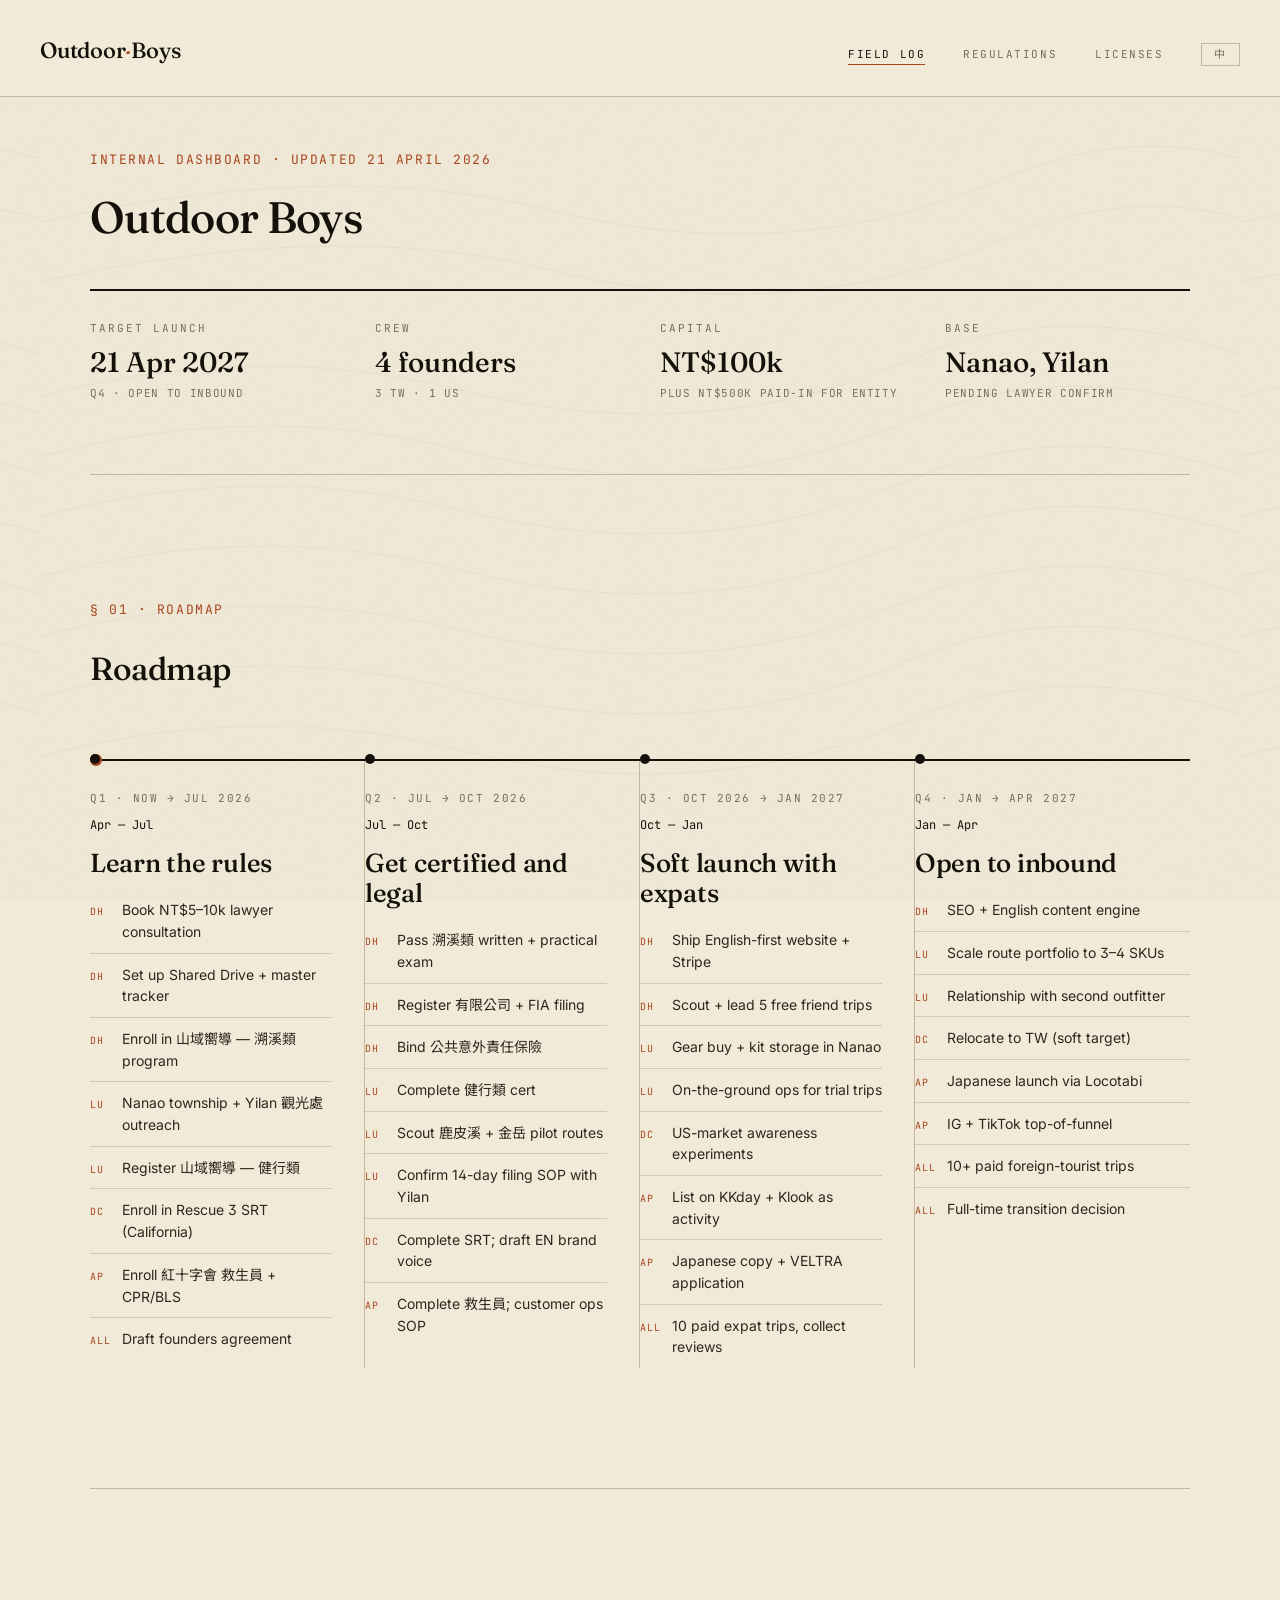
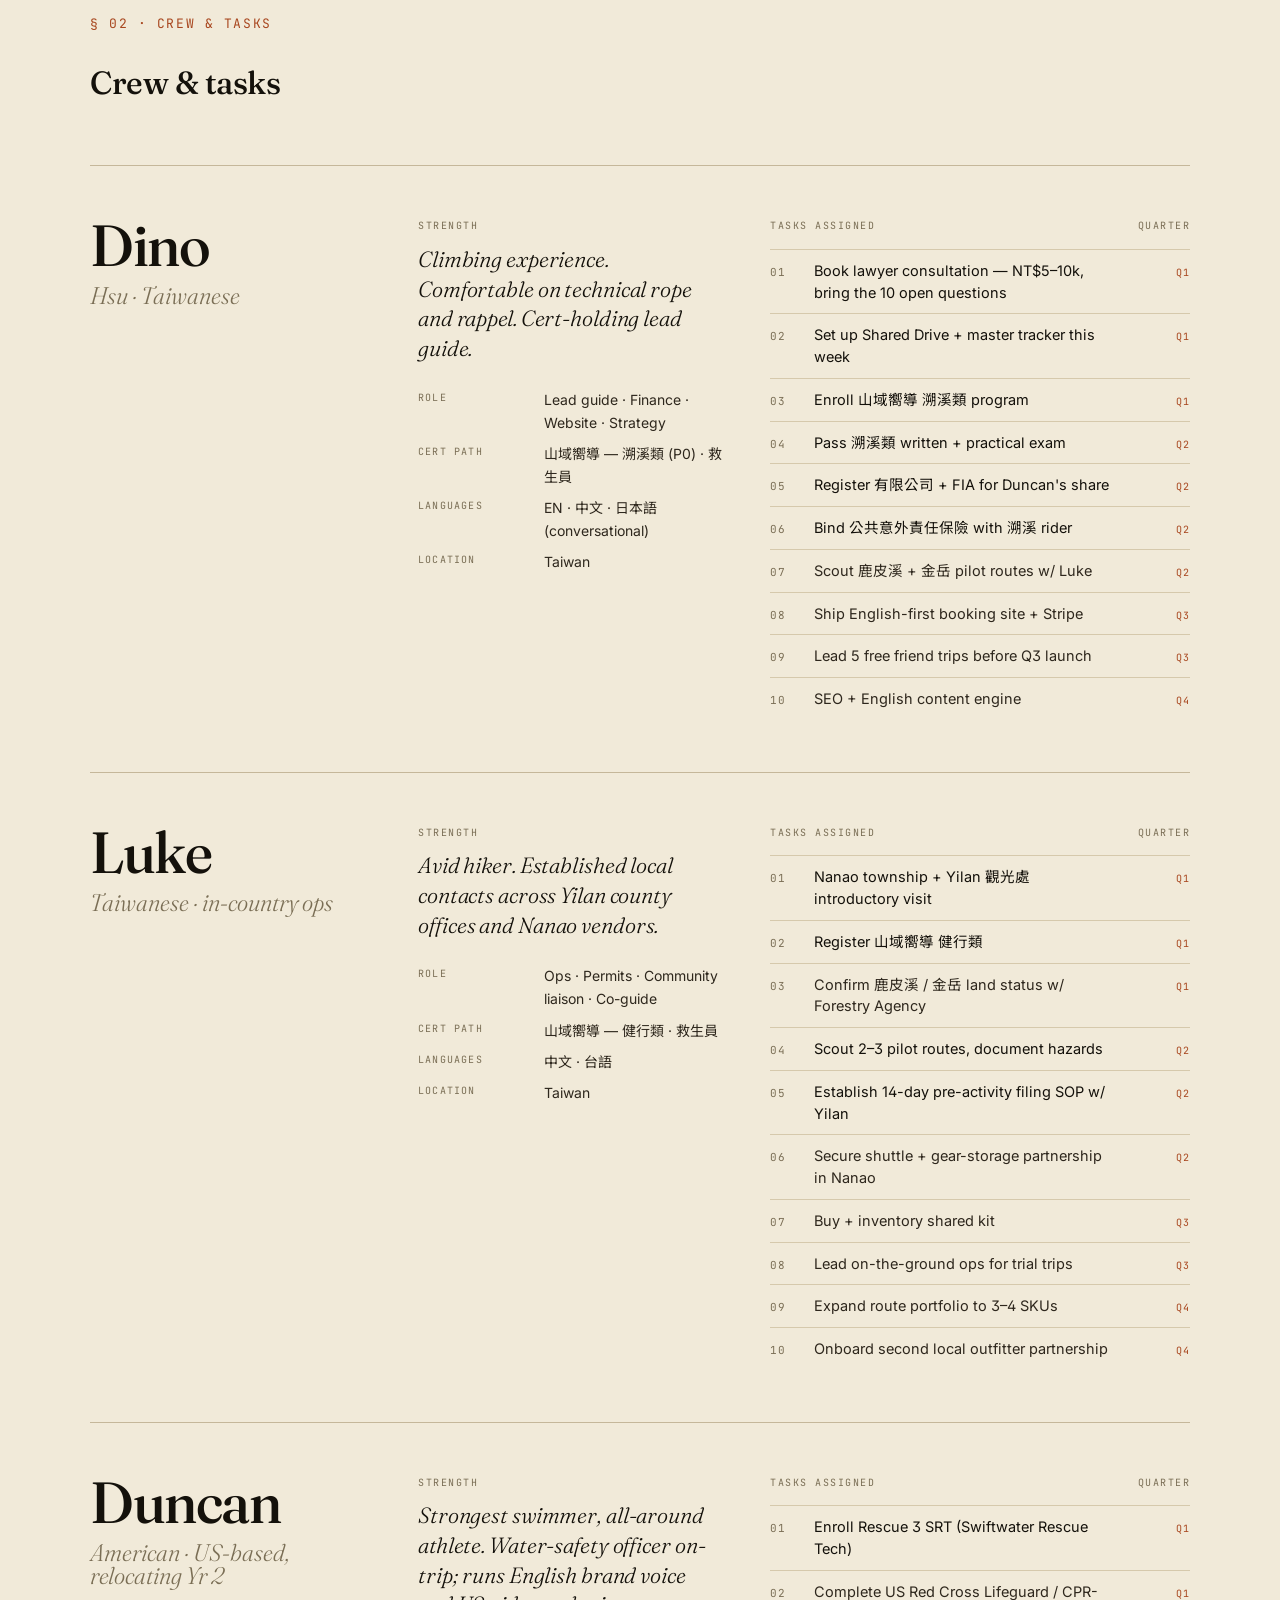
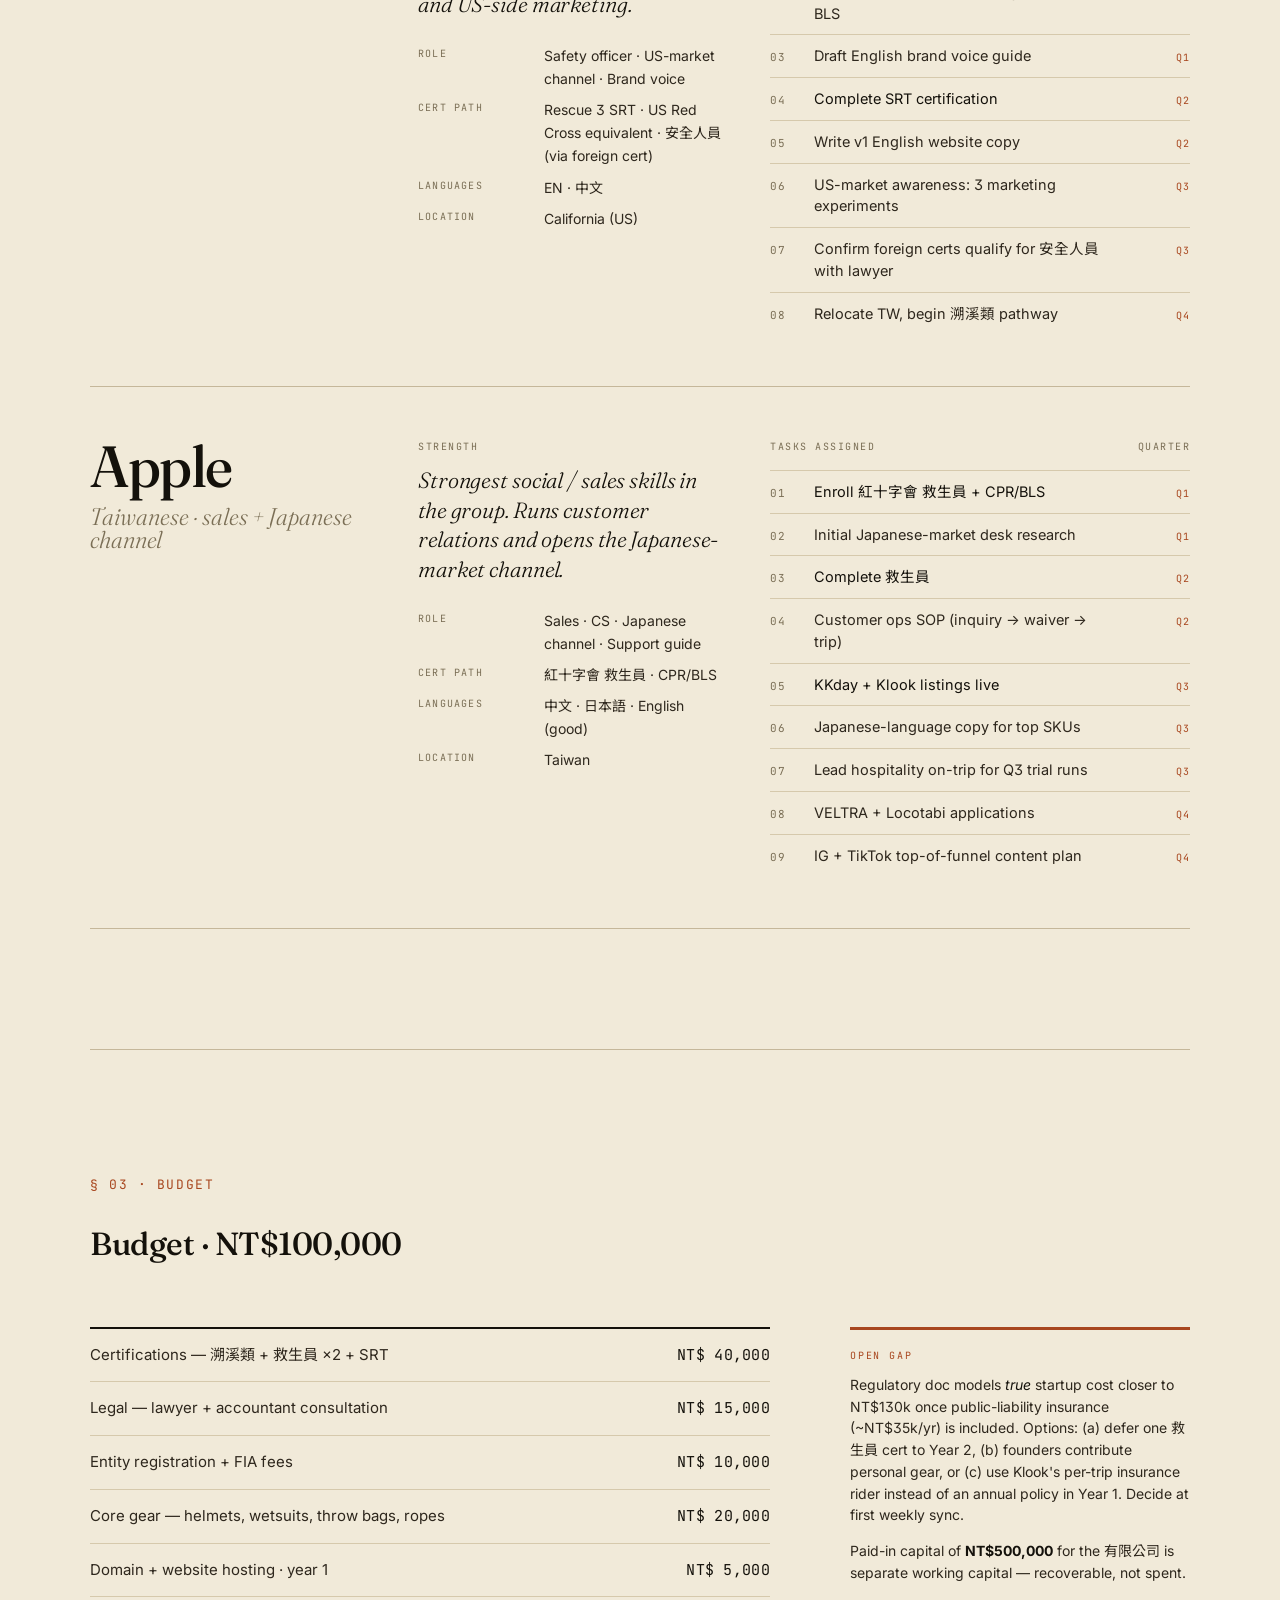
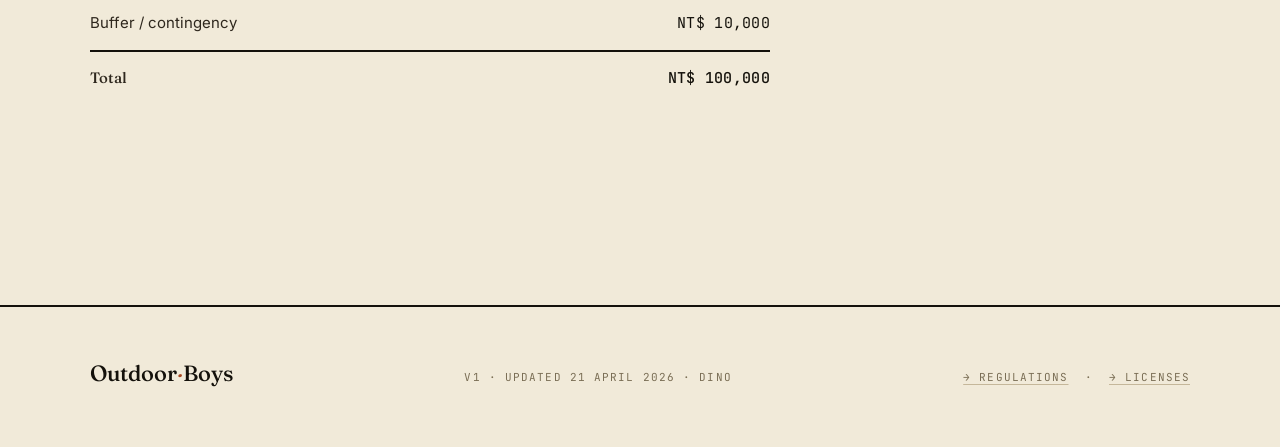
==== commit 0c8ab855: "Add EN / 繁體中文 language toggle across all pages - i18n.js sets html[lang] from localStorage and flips" ====
--- a/web/index.html
+++ b/web/index.html
@@ -5,9 +5,10 @@
   <meta name="viewport" content="width=device-width, initial-scale=1" />
   <title>Outdoor Boys — Field Log</title>
   <meta name="description" content="Pre-launch dashboard for Outdoor Boys, a Taiwan adventure guiding company. Timeline, crew tasks, budget." />
+  <script src="i18n.js"></script>
   <link rel="preconnect" href="https://fonts.googleapis.com">
   <link rel="preconnect" href="https://fonts.gstatic.com" crossorigin>
-  <link href="https://fonts.googleapis.com/css2?family=Fraunces:ital,opsz,wght@0,9..144,300;0,9..144,400;0,9..144,500;0,9..144,700;1,9..144,300;1,9..144,400&family=Inter:wght@400;500;600&family=JetBrains+Mono:wght@400;500&display=swap" rel="stylesheet">
+  <link href="https://fonts.googleapis.com/css2?family=Fraunces:ital,opsz,wght@0,9..144,300;0,9..144,400;0,9..144,500;0,9..144,700;1,9..144,300;1,9..144,400&family=Inter:wght@400;500;600&family=JetBrains+Mono:wght@400;500&family=Noto+Sans+TC:wght@400;500;600&family=Noto+Serif+TC:wght@400;500;700&display=swap" rel="stylesheet">
   <link rel="stylesheet" href="styles.css">
 </head>
 <body>
@@ -15,9 +16,10 @@
   <nav class="top">
     <a href="index.html" class="brand">Outdoor<em>·</em>Boys</a>
     <ul>
-      <li><a class="link active" href="index.html">Field Log</a></li>
-      <li><a class="link" href="regulatory.html">Regulations</a></li>
-      <li><a class="link" href="certs.html">Licenses</a></li>
+      <li><a class="link active" href="index.html"><span class="en">Field Log</span><span class="zh">儀表板</span></a></li>
+      <li><a class="link" href="regulatory.html"><span class="en">Regulations</span><span class="zh">法規</span></a></li>
+      <li><a class="link" href="certs.html"><span class="en">Licenses</span><span class="zh">證照</span></a></li>
+      <li><button class="lang-toggle" onclick="toggleLang()"><span class="en">中</span><span class="zh">EN</span></button></li>
     </ul>
   </nav>
 
@@ -25,30 +27,30 @@
 
     <!-- ===================== HERO ===================== -->
     <section class="hero" style="padding: 48px 0 72px;">
-      <div class="mono sectnum">Internal dashboard · updated 21 April 2026</div>
+      <div class="mono sectnum"><span class="en">Internal dashboard · updated 21 April 2026</span><span class="zh">內部儀表板 · 更新於 2026 年 4 月 21 日</span></div>
 
       <h1 style="font-family: var(--serif); font-size: 44px; font-weight: 500; letter-spacing: -0.015em; color: var(--ink); line-height: 1.1;">Outdoor Boys</h1>
 
       <div style="display:grid; grid-template-columns: repeat(4, 1fr); gap: 40px; margin-top: 48px; padding-top: 28px; border-top: 2px solid var(--ink);">
         <div>
-          <div class="kicker" style="margin-bottom:10px;">Target Launch</div>
-          <div style="font-family: var(--serif); font-size: 28px; line-height:1.1; font-weight:500; color: var(--ink);">21 Apr 2027</div>
-          <div class="mono" style="font-size:11px; margin-top:6px;">Q4 · Open to inbound</div>
+          <div class="kicker" style="margin-bottom:10px;"><span class="en">Target Launch</span><span class="zh">目標上線</span></div>
+          <div style="font-family: var(--serif); font-size: 28px; line-height:1.1; font-weight:500; color: var(--ink);"><span class="en">21 Apr 2027</span><span class="zh">2027 年 4 月 21 日</span></div>
+          <div class="mono" style="font-size:11px; margin-top:6px;"><span class="en">Q4 · Open to inbound</span><span class="zh">Q4 · 對海外旅客開放</span></div>
         </div>
         <div>
-          <div class="kicker" style="margin-bottom:10px;">Crew</div>
-          <div style="font-family: var(--serif); font-size: 28px; line-height:1.1; font-weight:500; color: var(--ink);">4 founders</div>
-          <div class="mono" style="font-size:11px; margin-top:6px;">3 TW · 1 US</div>
+          <div class="kicker" style="margin-bottom:10px;"><span class="en">Crew</span><span class="zh">團隊</span></div>
+          <div style="font-family: var(--serif); font-size: 28px; line-height:1.1; font-weight:500; color: var(--ink);"><span class="en">4 founders</span><span class="zh">四位創辦人</span></div>
+          <div class="mono" style="font-size:11px; margin-top:6px;"><span class="en">3 TW · 1 US</span><span class="zh">3 位台灣 · 1 位美國</span></div>
         </div>
         <div>
-          <div class="kicker" style="margin-bottom:10px;">Capital</div>
+          <div class="kicker" style="margin-bottom:10px;"><span class="en">Capital</span><span class="zh">資本</span></div>
           <div style="font-family: var(--serif); font-size: 28px; line-height:1.1; font-weight:500; color: var(--ink);">NT$100k</div>
-          <div class="mono" style="font-size:11px; margin-top:6px;">Plus NT$500k paid-in for entity</div>
+          <div class="mono" style="font-size:11px; margin-top:6px;"><span class="en">Plus NT$500k paid-in for entity</span><span class="zh">另 NT$500k 為公司實收資本</span></div>
         </div>
         <div>
-          <div class="kicker" style="margin-bottom:10px;">Base</div>
-          <div style="font-family: var(--serif); font-size: 28px; line-height:1.1; font-weight:500; color: var(--ink);">Nanao, Yilan</div>
-          <div class="mono" style="font-size:11px; margin-top:6px;">Pending lawyer confirm</div>
+          <div class="kicker" style="margin-bottom:10px;"><span class="en">Base</span><span class="zh">營運基地</span></div>
+          <div style="font-family: var(--serif); font-size: 28px; line-height:1.1; font-weight:500; color: var(--ink);"><span class="en">Nanao, Yilan</span><span class="zh">宜蘭 南澳</span></div>
+          <div class="mono" style="font-size:11px; margin-top:6px;"><span class="en">Pending lawyer confirm</span><span class="zh">待律師確認</span></div>
         </div>
       </div>
     </section>
@@ -57,73 +59,73 @@
 
     <!-- ===================== ROADMAP ===================== -->
     <section>
-      <div class="sectnum">§ 01 · Roadmap</div>
-      <h2 style="font-family: var(--serif); font-size: 32px; font-weight: 500; letter-spacing: -0.015em; color: var(--ink);">Roadmap</h2>
+      <div class="sectnum"><span class="en">§ 01 · Roadmap</span><span class="zh">§ 01 · 路徑圖</span></div>
+      <h2 style="font-family: var(--serif); font-size: 32px; font-weight: 500; letter-spacing: -0.015em; color: var(--ink);"><span class="en">Roadmap</span><span class="zh">路徑圖</span></h2>
 
       <div class="timeline">
         <div class="rail">
 
           <div class="q">
-            <div class="qn">Q1 · now → Jul 2026</div>
-            <div class="qdates">Apr — Jul</div>
-            <div class="qtitle">Learn the rules</div>
+            <div class="qn"><span class="en">Q1 · now → Jul 2026</span><span class="zh">Q1 · 現在 → 2026 年 7 月</span></div>
+            <div class="qdates"><span class="en">Apr — Jul</span><span class="zh">4 月 — 7 月</span></div>
+            <div class="qtitle"><span class="en">Learn the rules</span><span class="zh">熟悉法規</span></div>
             <ul>
-              <li><span class="who">DH</span>Book NT$5–10k lawyer consultation</li>
-              <li><span class="who">DH</span>Set up Shared Drive + master tracker</li>
-              <li><span class="who">DH</span>Enroll in 山域嚮導 — 溯溪類 program</li>
-              <li><span class="who">LU</span>Nanao township + Yilan 觀光處 outreach</li>
-              <li><span class="who">LU</span>Register 山域嚮導 — 健行類</li>
-              <li><span class="who">DC</span>Enroll in Rescue 3 SRT (California)</li>
-              <li><span class="who">AP</span>Enroll 紅十字會 救生員 + CPR/BLS</li>
-              <li><span class="who">ALL</span>Draft founders agreement</li>
+              <li><span class="who">DH</span><span class="en">Book NT$5–10k lawyer consultation</span><span class="zh">預約 NT$5–10k 律師諮詢</span></li>
+              <li><span class="who">DH</span><span class="en">Set up Shared Drive + master tracker</span><span class="zh">建立共享雲端硬碟 + 主追蹤表</span></li>
+              <li><span class="who">DH</span><span class="en">Enroll in 山域嚮導 — 溯溪類 program</span><span class="zh">報名 山域嚮導 — 溯溪類</span></li>
+              <li><span class="who">LU</span><span class="en">Nanao township + Yilan 觀光處 outreach</span><span class="zh">拜訪 南澳鄉公所 + 宜蘭觀光處</span></li>
+              <li><span class="who">LU</span><span class="en">Register 山域嚮導 — 健行類</span><span class="zh">報名 山域嚮導 — 健行類</span></li>
+              <li><span class="who">DC</span><span class="en">Enroll in Rescue 3 SRT (California)</span><span class="zh">報名 Rescue 3 SRT(加州)</span></li>
+              <li><span class="who">AP</span><span class="en">Enroll 紅十字會 救生員 + CPR/BLS</span><span class="zh">報名 紅十字會 救生員 + CPR/BLS</span></li>
+              <li><span class="who">ALL</span><span class="en">Draft founders agreement</span><span class="zh">起草創辦人協議</span></li>
             </ul>
           </div>
 
           <div class="q">
-            <div class="qn">Q2 · Jul → Oct 2026</div>
-            <div class="qdates">Jul — Oct</div>
-            <div class="qtitle">Get certified and legal</div>
+            <div class="qn"><span class="en">Q2 · Jul → Oct 2026</span><span class="zh">Q2 · 2026 年 7 月 → 10 月</span></div>
+            <div class="qdates"><span class="en">Jul — Oct</span><span class="zh">7 月 — 10 月</span></div>
+            <div class="qtitle"><span class="en">Get certified and legal</span><span class="zh">完成證照與合法落地</span></div>
             <ul>
-              <li><span class="who">DH</span>Pass 溯溪類 written + practical exam</li>
-              <li><span class="who">DH</span>Register 有限公司 + FIA filing</li>
-              <li><span class="who">DH</span>Bind 公共意外責任保險</li>
-              <li><span class="who">LU</span>Complete 健行類 cert</li>
-              <li><span class="who">LU</span>Scout 鹿皮溪 + 金岳 pilot routes</li>
-              <li><span class="who">LU</span>Confirm 14-day filing SOP with Yilan</li>
-              <li><span class="who">DC</span>Complete SRT; draft EN brand voice</li>
-              <li><span class="who">AP</span>Complete 救生員; customer ops SOP</li>
+              <li><span class="who">DH</span><span class="en">Pass 溯溪類 written + practical exam</span><span class="zh">通過 溯溪類 筆試 + 實務考</span></li>
+              <li><span class="who">DH</span><span class="en">Register 有限公司 + FIA filing</span><span class="zh">成立有限公司 + FIA 外資申報</span></li>
+              <li><span class="who">DH</span><span class="en">Bind 公共意外責任保險</span><span class="zh">投保 公共意外責任保險</span></li>
+              <li><span class="who">LU</span><span class="en">Complete 健行類 cert</span><span class="zh">取得 健行類 證照</span></li>
+              <li><span class="who">LU</span><span class="en">Scout 鹿皮溪 + 金岳 pilot routes</span><span class="zh">探勘 鹿皮溪 + 金岳 試行路線</span></li>
+              <li><span class="who">LU</span><span class="en">Confirm 14-day filing SOP with Yilan</span><span class="zh">與宜蘭確認 14 天事前報備 SOP</span></li>
+              <li><span class="who">DC</span><span class="en">Complete SRT; draft EN brand voice</span><span class="zh">完成 SRT;起草英文品牌口吻</span></li>
+              <li><span class="who">AP</span><span class="en">Complete 救生員; customer ops SOP</span><span class="zh">完成 救生員;客服作業 SOP</span></li>
             </ul>
           </div>
 
           <div class="q">
-            <div class="qn">Q3 · Oct 2026 → Jan 2027</div>
-            <div class="qdates">Oct — Jan</div>
-            <div class="qtitle">Soft launch with expats</div>
+            <div class="qn"><span class="en">Q3 · Oct 2026 → Jan 2027</span><span class="zh">Q3 · 2026 年 10 月 → 2027 年 1 月</span></div>
+            <div class="qdates"><span class="en">Oct — Jan</span><span class="zh">10 月 — 1 月</span></div>
+            <div class="qtitle"><span class="en">Soft launch with expats</span><span class="zh">以在台外國人軟上線</span></div>
             <ul>
-              <li><span class="who">DH</span>Ship English-first website + Stripe</li>
-              <li><span class="who">DH</span>Scout + lead 5 free friend trips</li>
-              <li><span class="who">LU</span>Gear buy + kit storage in Nanao</li>
-              <li><span class="who">LU</span>On-the-ground ops for trial trips</li>
-              <li><span class="who">DC</span>US-market awareness experiments</li>
-              <li><span class="who">AP</span>List on KKday + Klook as activity</li>
-              <li><span class="who">AP</span>Japanese copy + VELTRA application</li>
-              <li><span class="who">ALL</span>10 paid expat trips, collect reviews</li>
+              <li><span class="who">DH</span><span class="en">Ship English-first website + Stripe</span><span class="zh">上線英文為主的網站 + Stripe</span></li>
+              <li><span class="who">DH</span><span class="en">Scout + lead 5 free friend trips</span><span class="zh">探勘並帶領 5 趟免費親友團</span></li>
+              <li><span class="who">LU</span><span class="en">Gear buy + kit storage in Nanao</span><span class="zh">採購裝備 + 於南澳建立裝備庫</span></li>
+              <li><span class="who">LU</span><span class="en">On-the-ground ops for trial trips</span><span class="zh">負責試行團現場運營</span></li>
+              <li><span class="who">DC</span><span class="en">US-market awareness experiments</span><span class="zh">美國市場聲量實驗</span></li>
+              <li><span class="who">AP</span><span class="en">List on KKday + Klook as activity</span><span class="zh">以活動方式上架 KKday + Klook</span></li>
+              <li><span class="who">AP</span><span class="en">Japanese copy + VELTRA application</span><span class="zh">日文文案 + VELTRA 申請</span></li>
+              <li><span class="who">ALL</span><span class="en">10 paid expat trips, collect reviews</span><span class="zh">10 趟付費外籍友客團,蒐集評價</span></li>
             </ul>
           </div>
 
           <div class="q">
-            <div class="qn">Q4 · Jan → Apr 2027</div>
-            <div class="qdates">Jan — Apr</div>
-            <div class="qtitle">Open to inbound</div>
+            <div class="qn"><span class="en">Q4 · Jan → Apr 2027</span><span class="zh">Q4 · 2027 年 1 月 → 4 月</span></div>
+            <div class="qdates"><span class="en">Jan — Apr</span><span class="zh">1 月 — 4 月</span></div>
+            <div class="qtitle"><span class="en">Open to inbound</span><span class="zh">對海外旅客開放</span></div>
             <ul>
-              <li><span class="who">DH</span>SEO + English content engine</li>
-              <li><span class="who">LU</span>Scale route portfolio to 3–4 SKUs</li>
-              <li><span class="who">LU</span>Relationship with second outfitter</li>
-              <li><span class="who">DC</span>Relocate to TW (soft target)</li>
-              <li><span class="who">AP</span>Japanese launch via Locotabi</li>
-              <li><span class="who">AP</span>IG + TikTok top-of-funnel</li>
-              <li><span class="who">ALL</span>10+ paid foreign-tourist trips</li>
-              <li><span class="who">ALL</span>Full-time transition decision</li>
+              <li><span class="who">DH</span><span class="en">SEO + English content engine</span><span class="zh">SEO + 英文內容產製</span></li>
+              <li><span class="who">LU</span><span class="en">Scale route portfolio to 3–4 SKUs</span><span class="zh">擴展至 3–4 條主力路線</span></li>
+              <li><span class="who">LU</span><span class="en">Relationship with second outfitter</span><span class="zh">建立第二家在地合作夥伴</span></li>
+              <li><span class="who">DC</span><span class="en">Relocate to TW (soft target)</span><span class="zh">搬回台灣(軟性目標)</span></li>
+              <li><span class="who">AP</span><span class="en">Japanese launch via Locotabi</span><span class="zh">透過 Locotabi 日本上線</span></li>
+              <li><span class="who">AP</span><span class="en">IG + TikTok top-of-funnel</span><span class="zh">IG + TikTok 上層漏斗</span></li>
+              <li><span class="who">ALL</span><span class="en">10+ paid foreign-tourist trips</span><span class="zh">10+ 趟付費外籍旅客團</span></li>
+              <li><span class="who">ALL</span><span class="en">Full-time transition decision</span><span class="zh">是否轉全職之決定</span></li>
             </ul>
           </div>
 
@@ -135,120 +137,120 @@
 
     <!-- ===================== CREW ===================== -->
     <section>
-      <div class="sectnum">§ 02 · Crew &amp; tasks</div>
-      <h2 style="font-family: var(--serif); font-size: 32px; font-weight: 500; letter-spacing: -0.015em; color: var(--ink);">Crew &amp; tasks</h2>
+      <div class="sectnum"><span class="en">§ 02 · Crew &amp; tasks</span><span class="zh">§ 02 · 團隊與任務</span></div>
+      <h2 style="font-family: var(--serif); font-size: 32px; font-weight: 500; letter-spacing: -0.015em; color: var(--ink);"><span class="en">Crew &amp; tasks</span><span class="zh">團隊與任務</span></h2>
 
       <div class="crew">
 
         <article class="crew-entry">
-          <div class="name">Dino<span class="surname">Hsu · Taiwanese</span></div>
+          <div class="name">Dino<span class="surname"><span class="en">Hsu · Taiwanese</span><span class="zh">許 · 台灣人</span></span></div>
           <div class="role">
-            <div class="tag">Strength</div>
-            <div class="strength">Climbing experience. Comfortable on technical rope and rappel. Cert-holding lead guide.</div>
+            <div class="tag"><span class="en">Strength</span><span class="zh">專長</span></div>
+            <div class="strength"><span class="en">Climbing experience. Comfortable on technical rope and rappel. Cert-holding lead guide.</span><span class="zh">具攀岩經驗,熟悉技術繩索與垂降操作。持證主嚮。</span></div>
             <dl>
-              <dt>Role</dt><dd>Lead guide · Finance · Website · Strategy</dd>
-              <dt>Cert path</dt><dd>山域嚮導 — 溯溪類 (P0) · 救生員</dd>
-              <dt>Languages</dt><dd>EN · 中文 · 日本語 (conversational)</dd>
-              <dt>Location</dt><dd>Taiwan</dd>
+              <dt><span class="en">Role</span><span class="zh">角色</span></dt><dd><span class="en">Lead guide · Finance · Website · Strategy</span><span class="zh">主嚮 · 財務 · 網站 · 策略</span></dd>
+              <dt><span class="en">Cert path</span><span class="zh">證照路徑</span></dt><dd>山域嚮導 — 溯溪類 (P0) · 救生員</dd>
+              <dt><span class="en">Languages</span><span class="zh">語言</span></dt><dd><span class="en">EN · 中文 · 日本語 (conversational)</span><span class="zh">中文 · 英文 · 日文(會話)</span></dd>
+              <dt><span class="en">Location</span><span class="zh">所在地</span></dt><dd><span class="en">Taiwan</span><span class="zh">台灣</span></dd>
             </dl>
           </div>
           <div class="tasks">
-            <div class="tlabel"><span>Tasks assigned</span><span>Quarter</span></div>
+            <div class="tlabel"><span><span class="en">Tasks assigned</span><span class="zh">任務分派</span></span><span><span class="en">Quarter</span><span class="zh">季度</span></span></div>
             <ol>
-              <li class="p0">Book lawyer consultation — NT$5–10k, bring the 10 open questions<span class="q-tag">Q1</span></li>
-              <li class="p0">Set up Shared Drive + master tracker this week<span class="q-tag">Q1</span></li>
-              <li class="p0">Enroll 山域嚮導 溯溪類 program<span class="q-tag">Q1</span></li>
-              <li class="p0">Pass 溯溪類 written + practical exam<span class="q-tag">Q2</span></li>
-              <li class="p0">Register 有限公司 + FIA for Duncan's share<span class="q-tag">Q2</span></li>
-              <li class="p0">Bind 公共意外責任保險 with 溯溪 rider<span class="q-tag">Q2</span></li>
-              <li>Scout 鹿皮溪 + 金岳 pilot routes w/ Luke<span class="q-tag">Q2</span></li>
-              <li>Ship English-first booking site + Stripe<span class="q-tag">Q3</span></li>
-              <li>Lead 5 free friend trips before Q3 launch<span class="q-tag">Q3</span></li>
-              <li>SEO + English content engine<span class="q-tag">Q4</span></li>
+              <li class="p0"><span class="en">Book lawyer consultation — NT$5–10k, bring the 10 open questions</span><span class="zh">預約律師諮詢 — NT$5–10k,帶上 10 條待釐清問題</span><span class="q-tag">Q1</span></li>
+              <li class="p0"><span class="en">Set up Shared Drive + master tracker this week</span><span class="zh">本週建好共享雲端硬碟 + 主追蹤表</span><span class="q-tag">Q1</span></li>
+              <li class="p0"><span class="en">Enroll 山域嚮導 溯溪類 program</span><span class="zh">報名 山域嚮導 溯溪類</span><span class="q-tag">Q1</span></li>
+              <li class="p0"><span class="en">Pass 溯溪類 written + practical exam</span><span class="zh">通過 溯溪類 筆試 + 實務考</span><span class="q-tag">Q2</span></li>
+              <li class="p0"><span class="en">Register 有限公司 + FIA for Duncan's share</span><span class="zh">成立有限公司 + 為 Duncan 持股辦 FIA</span><span class="q-tag">Q2</span></li>
+              <li class="p0"><span class="en">Bind 公共意外責任保險 with 溯溪 rider</span><span class="zh">投保 公共意外責任保險 並加 溯溪 附加條款</span><span class="q-tag">Q2</span></li>
+              <li><span class="en">Scout 鹿皮溪 + 金岳 pilot routes w/ Luke</span><span class="zh">與 Luke 一同探勘 鹿皮溪 + 金岳 試行路線</span><span class="q-tag">Q2</span></li>
+              <li><span class="en">Ship English-first booking site + Stripe</span><span class="zh">上線以英文為主的預訂網站 + Stripe</span><span class="q-tag">Q3</span></li>
+              <li><span class="en">Lead 5 free friend trips before Q3 launch</span><span class="zh">Q3 上線前帶領 5 趟免費親友團</span><span class="q-tag">Q3</span></li>
+              <li><span class="en">SEO + English content engine</span><span class="zh">SEO + 英文內容產製</span><span class="q-tag">Q4</span></li>
             </ol>
           </div>
         </article>
 
         <article class="crew-entry">
-          <div class="name">Luke<span class="surname">Taiwanese · in-country ops</span></div>
+          <div class="name">Luke<span class="surname"><span class="en">Taiwanese · in-country ops</span><span class="zh">台灣人 · 在地運營</span></span></div>
           <div class="role">
-            <div class="tag">Strength</div>
-            <div class="strength">Avid hiker. Established local contacts across Yilan county offices and Nanao vendors.</div>
+            <div class="tag"><span class="en">Strength</span><span class="zh">專長</span></div>
+            <div class="strength"><span class="en">Avid hiker. Established local contacts across Yilan county offices and Nanao vendors.</span><span class="zh">資深登山者。於宜蘭縣府單位與南澳在地店家建立完整人脈。</span></div>
             <dl>
-              <dt>Role</dt><dd>Ops · Permits · Community liaison · Co-guide</dd>
-              <dt>Cert path</dt><dd>山域嚮導 — 健行類 · 救生員</dd>
-              <dt>Languages</dt><dd>中文 · 台語</dd>
-              <dt>Location</dt><dd>Taiwan</dd>
+              <dt><span class="en">Role</span><span class="zh">角色</span></dt><dd><span class="en">Ops · Permits · Community liaison · Co-guide</span><span class="zh">運營 · 許可 · 社區聯絡 · 副嚮</span></dd>
+              <dt><span class="en">Cert path</span><span class="zh">證照路徑</span></dt><dd>山域嚮導 — 健行類 · 救生員</dd>
+              <dt><span class="en">Languages</span><span class="zh">語言</span></dt><dd>中文 · 台語</dd>
+              <dt><span class="en">Location</span><span class="zh">所在地</span></dt><dd><span class="en">Taiwan</span><span class="zh">台灣</span></dd>
             </dl>
           </div>
           <div class="tasks">
-            <div class="tlabel"><span>Tasks assigned</span><span>Quarter</span></div>
+            <div class="tlabel"><span><span class="en">Tasks assigned</span><span class="zh">任務分派</span></span><span><span class="en">Quarter</span><span class="zh">季度</span></span></div>
             <ol>
-              <li class="p0">Nanao township + Yilan 觀光處 introductory visit<span class="q-tag">Q1</span></li>
-              <li class="p0">Register 山域嚮導 健行類<span class="q-tag">Q1</span></li>
-              <li>Confirm 鹿皮溪 / 金岳 land status w/ Forestry Agency<span class="q-tag">Q1</span></li>
-              <li class="p0">Scout 2–3 pilot routes, document hazards<span class="q-tag">Q2</span></li>
-              <li class="p0">Establish 14-day pre-activity filing SOP w/ Yilan<span class="q-tag">Q2</span></li>
-              <li>Secure shuttle + gear-storage partnership in Nanao<span class="q-tag">Q2</span></li>
-              <li>Buy + inventory shared kit<span class="q-tag">Q3</span></li>
-              <li>Lead on-the-ground ops for trial trips<span class="q-tag">Q3</span></li>
-              <li>Expand route portfolio to 3–4 SKUs<span class="q-tag">Q4</span></li>
-              <li>Onboard second local outfitter partnership<span class="q-tag">Q4</span></li>
+              <li class="p0"><span class="en">Nanao township + Yilan 觀光處 introductory visit</span><span class="zh">首訪 南澳鄉公所 + 宜蘭 觀光處</span><span class="q-tag">Q1</span></li>
+              <li class="p0"><span class="en">Register 山域嚮導 健行類</span><span class="zh">報名 山域嚮導 健行類</span><span class="q-tag">Q1</span></li>
+              <li><span class="en">Confirm 鹿皮溪 / 金岳 land status w/ Forestry Agency</span><span class="zh">向林業署確認 鹿皮溪 / 金岳 土地狀態</span><span class="q-tag">Q1</span></li>
+              <li class="p0"><span class="en">Scout 2–3 pilot routes, document hazards</span><span class="zh">探勘 2–3 條試行路線並紀錄風險</span><span class="q-tag">Q2</span></li>
+              <li class="p0"><span class="en">Establish 14-day pre-activity filing SOP w/ Yilan</span><span class="zh">與宜蘭建立 14 天事前報備 SOP</span><span class="q-tag">Q2</span></li>
+              <li><span class="en">Secure shuttle + gear-storage partnership in Nanao</span><span class="zh">在南澳談妥接駁 + 裝備寄放合作</span><span class="q-tag">Q2</span></li>
+              <li><span class="en">Buy + inventory shared kit</span><span class="zh">採購並盤點共用裝備</span><span class="q-tag">Q3</span></li>
+              <li><span class="en">Lead on-the-ground ops for trial trips</span><span class="zh">試行團現場運營負責人</span><span class="q-tag">Q3</span></li>
+              <li><span class="en">Expand route portfolio to 3–4 SKUs</span><span class="zh">擴展至 3–4 條主力路線</span><span class="q-tag">Q4</span></li>
+              <li><span class="en">Onboard second local outfitter partnership</span><span class="zh">建立第二家在地合作店家</span><span class="q-tag">Q4</span></li>
             </ol>
           </div>
         </article>
 
         <article class="crew-entry">
-          <div class="name">Duncan<span class="surname">American · US-based, relocating Yr 2</span></div>
+          <div class="name">Duncan<span class="surname"><span class="en">American · US-based, relocating Yr 2</span><span class="zh">美國人 · 現居美國,第二年搬回台灣</span></span></div>
           <div class="role">
-            <div class="tag">Strength</div>
-            <div class="strength">Strongest swimmer, all-around athlete. Water-safety officer on-trip; runs English brand voice and US-side marketing.</div>
+            <div class="tag"><span class="en">Strength</span><span class="zh">專長</span></div>
+            <div class="strength"><span class="en">Strongest swimmer, all-around athlete. Water-safety officer on-trip; runs English brand voice and US-side marketing.</span><span class="zh">全隊最強泳者,全能型運動員。出團時擔任水上安全官;主責英文品牌口吻與美國市場行銷。</span></div>
             <dl>
-              <dt>Role</dt><dd>Safety officer · US-market channel · Brand voice</dd>
-              <dt>Cert path</dt><dd>Rescue 3 SRT · US Red Cross equivalent · 安全人員 (via foreign cert)</dd>
-              <dt>Languages</dt><dd>EN · 中文</dd>
-              <dt>Location</dt><dd>California (US)</dd>
+              <dt><span class="en">Role</span><span class="zh">角色</span></dt><dd><span class="en">Safety officer · US-market channel · Brand voice</span><span class="zh">安全官 · 美國市場通路 · 品牌口吻</span></dd>
+              <dt><span class="en">Cert path</span><span class="zh">證照路徑</span></dt><dd><span class="en">Rescue 3 SRT · US Red Cross equivalent · 安全人員 (via foreign cert)</span><span class="zh">Rescue 3 SRT · 美國紅十字會等效證照 · 安全人員(採國外證照認可)</span></dd>
+              <dt><span class="en">Languages</span><span class="zh">語言</span></dt><dd>EN · 中文</dd>
+              <dt><span class="en">Location</span><span class="zh">所在地</span></dt><dd><span class="en">California (US)</span><span class="zh">美國 加州</span></dd>
             </dl>
           </div>
           <div class="tasks">
-            <div class="tlabel"><span>Tasks assigned</span><span>Quarter</span></div>
+            <div class="tlabel"><span><span class="en">Tasks assigned</span><span class="zh">任務分派</span></span><span><span class="en">Quarter</span><span class="zh">季度</span></span></div>
             <ol>
-              <li class="p0">Enroll Rescue 3 SRT (Swiftwater Rescue Tech)<span class="q-tag">Q1</span></li>
-              <li>Complete US Red Cross Lifeguard / CPR-BLS<span class="q-tag">Q1</span></li>
-              <li>Draft English brand voice guide<span class="q-tag">Q1</span></li>
-              <li class="p0">Complete SRT certification<span class="q-tag">Q2</span></li>
-              <li>Write v1 English website copy<span class="q-tag">Q2</span></li>
-              <li>US-market awareness: 3 marketing experiments<span class="q-tag">Q3</span></li>
-              <li>Confirm foreign certs qualify for 安全人員 with lawyer<span class="q-tag">Q3</span></li>
-              <li>Relocate TW, begin 溯溪類 pathway<span class="q-tag">Q4</span></li>
+              <li class="p0"><span class="en">Enroll Rescue 3 SRT (Swiftwater Rescue Tech)</span><span class="zh">報名 Rescue 3 SRT(急流救援技術)</span><span class="q-tag">Q1</span></li>
+              <li><span class="en">Complete US Red Cross Lifeguard / CPR-BLS</span><span class="zh">取得 美國紅十字會 救生員 / CPR-BLS</span><span class="q-tag">Q1</span></li>
+              <li><span class="en">Draft English brand voice guide</span><span class="zh">起草英文品牌口吻指南</span><span class="q-tag">Q1</span></li>
+              <li class="p0"><span class="en">Complete SRT certification</span><span class="zh">取得 SRT 證照</span><span class="q-tag">Q2</span></li>
+              <li><span class="en">Write v1 English website copy</span><span class="zh">撰寫 v1 英文網站文案</span><span class="q-tag">Q2</span></li>
+              <li><span class="en">US-market awareness: 3 marketing experiments</span><span class="zh">美國市場聲量:3 個行銷實驗</span><span class="q-tag">Q3</span></li>
+              <li><span class="en">Confirm foreign certs qualify for 安全人員 with lawyer</span><span class="zh">與律師確認國外證照可否認列 安全人員</span><span class="q-tag">Q3</span></li>
+              <li><span class="en">Relocate TW, begin 溯溪類 pathway</span><span class="zh">搬回台灣,啟動 溯溪類 證照路徑</span><span class="q-tag">Q4</span></li>
             </ol>
           </div>
         </article>
 
         <article class="crew-entry">
-          <div class="name">Apple<span class="surname">Taiwanese · sales + Japanese channel</span></div>
+          <div class="name">Apple<span class="surname"><span class="en">Taiwanese · sales + Japanese channel</span><span class="zh">台灣人 · 銷售 + 日本市場通路</span></span></div>
           <div class="role">
-            <div class="tag">Strength</div>
-            <div class="strength">Strongest social / sales skills in the group. Runs customer relations and opens the Japanese-market channel.</div>
+            <div class="tag"><span class="en">Strength</span><span class="zh">專長</span></div>
+            <div class="strength"><span class="en">Strongest social / sales skills in the group. Runs customer relations and opens the Japanese-market channel.</span><span class="zh">全隊最強的社交與銷售力。主責客戶關係,並打開日本市場通路。</span></div>
             <dl>
-              <dt>Role</dt><dd>Sales · CS · Japanese channel · Support guide</dd>
-              <dt>Cert path</dt><dd>紅十字會 救生員 · CPR/BLS</dd>
-              <dt>Languages</dt><dd>中文 · 日本語 · English (good)</dd>
-              <dt>Location</dt><dd>Taiwan</dd>
+              <dt><span class="en">Role</span><span class="zh">角色</span></dt><dd><span class="en">Sales · CS · Japanese channel · Support guide</span><span class="zh">銷售 · 客服 · 日本市場通路 · 支援嚮導</span></dd>
+              <dt><span class="en">Cert path</span><span class="zh">證照路徑</span></dt><dd>紅十字會 救生員 · CPR/BLS</dd>
+              <dt><span class="en">Languages</span><span class="zh">語言</span></dt><dd><span class="en">中文 · 日本語 · English (good)</span><span class="zh">中文 · 日文 · 英文(良好)</span></dd>
+              <dt><span class="en">Location</span><span class="zh">所在地</span></dt><dd><span class="en">Taiwan</span><span class="zh">台灣</span></dd>
             </dl>
           </div>
           <div class="tasks">
-            <div class="tlabel"><span>Tasks assigned</span><span>Quarter</span></div>
+            <div class="tlabel"><span><span class="en">Tasks assigned</span><span class="zh">任務分派</span></span><span><span class="en">Quarter</span><span class="zh">季度</span></span></div>
             <ol>
-              <li class="p0">Enroll 紅十字會 救生員 + CPR/BLS<span class="q-tag">Q1</span></li>
-              <li>Initial Japanese-market desk research<span class="q-tag">Q1</span></li>
-              <li class="p0">Complete 救生員<span class="q-tag">Q2</span></li>
-              <li>Customer ops SOP (inquiry → waiver → trip)<span class="q-tag">Q2</span></li>
-              <li class="p0">KKday + Klook listings live<span class="q-tag">Q3</span></li>
-              <li>Japanese-language copy for top SKUs<span class="q-tag">Q3</span></li>
-              <li>Lead hospitality on-trip for Q3 trial runs<span class="q-tag">Q3</span></li>
-              <li>VELTRA + Locotabi applications<span class="q-tag">Q4</span></li>
-              <li>IG + TikTok top-of-funnel content plan<span class="q-tag">Q4</span></li>
+              <li class="p0"><span class="en">Enroll 紅十字會 救生員 + CPR/BLS</span><span class="zh">報名 紅十字會 救生員 + CPR/BLS</span><span class="q-tag">Q1</span></li>
+              <li><span class="en">Initial Japanese-market desk research</span><span class="zh">日本市場初步桌面研究</span><span class="q-tag">Q1</span></li>
+              <li class="p0"><span class="en">Complete 救生員</span><span class="zh">取得 救生員</span><span class="q-tag">Q2</span></li>
+              <li><span class="en">Customer ops SOP (inquiry → waiver → trip)</span><span class="zh">客服作業 SOP(詢問 → 免責同意 → 出團)</span><span class="q-tag">Q2</span></li>
+              <li class="p0"><span class="en">KKday + Klook listings live</span><span class="zh">KKday + Klook 正式上架</span><span class="q-tag">Q3</span></li>
+              <li><span class="en">Japanese-language copy for top SKUs</span><span class="zh">為主力路線撰寫日文文案</span><span class="q-tag">Q3</span></li>
+              <li><span class="en">Lead hospitality on-trip for Q3 trial runs</span><span class="zh">Q3 試行團擔任接待主責</span><span class="q-tag">Q3</span></li>
+              <li><span class="en">VELTRA + Locotabi applications</span><span class="zh">VELTRA + Locotabi 申請</span><span class="q-tag">Q4</span></li>
+              <li><span class="en">IG + TikTok top-of-funnel content plan</span><span class="zh">IG + TikTok 上層漏斗內容規劃</span><span class="q-tag">Q4</span></li>
             </ol>
           </div>
         </article>
@@ -260,24 +262,24 @@
 
     <!-- ===================== BUDGET ===================== -->
     <section>
-      <div class="sectnum">§ 03 · Budget</div>
-      <h2 style="font-family: var(--serif); font-size: 32px; font-weight: 500; letter-spacing: -0.015em; color: var(--ink);">Budget · NT$100,000</h2>
+      <div class="sectnum"><span class="en">§ 03 · Budget</span><span class="zh">§ 03 · 預算</span></div>
+      <h2 style="font-family: var(--serif); font-size: 32px; font-weight: 500; letter-spacing: -0.015em; color: var(--ink);"><span class="en">Budget · NT$100,000</span><span class="zh">預算 · NT$100,000</span></h2>
 
       <div class="budget">
         <table class="ledger">
-          <tr><td class="cat">Certifications — 溯溪類 + 救生員 ×2 + SRT</td><td class="num">NT$ 40,000</td></tr>
-          <tr><td class="cat">Legal — lawyer + accountant consultation</td><td class="num">NT$ 15,000</td></tr>
-          <tr><td class="cat">Entity registration + FIA fees</td><td class="num">NT$ 10,000</td></tr>
-          <tr><td class="cat">Core gear — helmets, wetsuits, throw bags, ropes</td><td class="num">NT$ 20,000</td></tr>
-          <tr><td class="cat">Domain + website hosting · year 1</td><td class="num">NT$ 5,000</td></tr>
-          <tr><td class="cat">Buffer / contingency</td><td class="num">NT$ 10,000</td></tr>
-          <tr class="total"><td>Total</td><td class="num">NT$ 100,000</td></tr>
+          <tr><td class="cat"><span class="en">Certifications — 溯溪類 + 救生員 ×2 + SRT</span><span class="zh">證照 — 溯溪類 + 救生員 ×2 + SRT</span></td><td class="num">NT$ 40,000</td></tr>
+          <tr><td class="cat"><span class="en">Legal — lawyer + accountant consultation</span><span class="zh">法律 — 律師 + 會計師諮詢</span></td><td class="num">NT$ 15,000</td></tr>
+          <tr><td class="cat"><span class="en">Entity registration + FIA fees</span><span class="zh">公司設立 + FIA 外資申報費用</span></td><td class="num">NT$ 10,000</td></tr>
+          <tr><td class="cat"><span class="en">Core gear — helmets, wetsuits, throw bags, ropes</span><span class="zh">核心裝備 — 頭盔、防寒衣、拋繩袋、繩索</span></td><td class="num">NT$ 20,000</td></tr>
+          <tr><td class="cat"><span class="en">Domain + website hosting · year 1</span><span class="zh">網域 + 網站代管 · 第一年</span></td><td class="num">NT$ 5,000</td></tr>
+          <tr><td class="cat"><span class="en">Buffer / contingency</span><span class="zh">預備金 / 應變</span></td><td class="num">NT$ 10,000</td></tr>
+          <tr class="total"><td><span class="en">Total</span><span class="zh">合計</span></td><td class="num">NT$ 100,000</td></tr>
         </table>
 
         <div class="caution">
-          <div class="tag">Open gap</div>
-          <p>Regulatory doc models <em>true</em> startup cost closer to NT$130k once public-liability insurance (~NT$35k/yr) is included. Options: (a) defer one 救生員 cert to Year 2, (b) founders contribute personal gear, or (c) use Klook's per-trip insurance rider instead of an annual policy in Year 1. Decide at first weekly sync.</p>
-          <p style="margin-top: 14px;">Paid-in capital of <strong style="color: var(--ink);">NT$500,000</strong> for the 有限公司 is separate working capital — recoverable, not spent.</p>
+          <div class="tag"><span class="en">Open gap</span><span class="zh">未解缺口</span></div>
+          <p><span class="en">Regulatory doc models <em>true</em> startup cost closer to NT$130k once public-liability insurance (~NT$35k/yr) is included. Options: (a) defer one 救生員 cert to Year 2, (b) founders contribute personal gear, or (c) use Klook's per-trip insurance rider instead of an annual policy in Year 1. Decide at first weekly sync.</span><span class="zh">法規文件試算,若納入 公共意外責任保險(約 NT$35k/年),<em>真實</em> 啟動成本更接近 NT$130k。選項:(a)將其中一張 救生員 延至第二年、(b)創辦人自備個人裝備、或(c)第一年採用 Klook 單趟加保,暫不買年保。首次週會定案。</span></p>
+          <p style="margin-top: 14px;"><span class="en">Paid-in capital of <strong style="color: var(--ink);">NT$500,000</strong> for the 有限公司 is separate working capital — recoverable, not spent.</span><span class="zh">有限公司 所需之實收資本 <strong style="color: var(--ink);">NT$500,000</strong> 屬於另計營運資金,可收回、並非支出。</span></p>
         </div>
       </div>
     </section>
@@ -287,8 +289,8 @@
   <footer class="foot">
     <div class="wrap inner">
       <div class="brandmark">Outdoor<em style="color: var(--clay);">·</em>Boys</div>
-      <div class="meta">v1 · Updated 21 April 2026 · Dino</div>
-      <div class="meta"><a href="regulatory.html" style="color: var(--mute);">→ Regulations</a> &nbsp;·&nbsp; <a href="certs.html" style="color: var(--mute);">→ Licenses</a></div>
+      <div class="meta"><span class="en">v1 · Updated 21 April 2026 · Dino</span><span class="zh">v1 · 更新於 2026 年 4 月 21 日 · Dino</span></div>
+      <div class="meta"><a href="regulatory.html" style="color: var(--mute);"><span class="en">→ Regulations</span><span class="zh">→ 法規</span></a> &nbsp;·&nbsp; <a href="certs.html" style="color: var(--mute);"><span class="en">→ Licenses</span><span class="zh">→ 證照</span></a></div>
     </div>
   </footer>
 
--- a/web/styles.css
+++ b/web/styles.css
@@ -17,10 +17,35 @@
   --clay:        #a8471f;   /* rare accent — P0/warnings */
   --moss:        #4a5c1e;   /* rare accent — done */
 
-  --serif: 'Fraunces', 'Playfair Display', Georgia, serif;
-  --sans:  'Inter', system-ui, -apple-system, sans-serif;
-  --mono:  'JetBrains Mono', 'IBM Plex Mono', ui-monospace, monospace;
-}
+  --serif: 'Fraunces', 'Noto Serif TC', 'Playfair Display', Georgia, serif;
+  --sans:  'Inter', 'Noto Sans TC', system-ui, -apple-system, sans-serif;
+  --mono:  'JetBrains Mono', 'IBM Plex Mono', 'Noto Sans TC', ui-monospace, monospace;
+}
+
+/* ---------- i18n: language visibility ---------- */
+html[lang="en"] .zh { display: none !important; }
+html[lang="zh"] .en { display: none !important; }
+
+/* loosen letter-spacing for Chinese display */
+html[lang="zh"] .display,
+html[lang="zh"] h1,
+html[lang="zh"] h2,
+html[lang="zh"] h3 { letter-spacing: 0; }
+
+/* language toggle button */
+.lang-toggle {
+  background: transparent;
+  border: 1px solid var(--rule);
+  padding: 5px 12px;
+  font-family: var(--mono);
+  font-size: 11px;
+  letter-spacing: 0.14em;
+  color: var(--mute);
+  cursor: pointer;
+  line-height: 1;
+  transition: border-color 180ms ease, color 180ms ease, background 180ms ease;
+}
+.lang-toggle:hover { border-color: var(--ink); color: var(--ink); background: var(--paper-warm); }
 
 * { box-sizing: border-box; margin: 0; padding: 0; }
 
@@ -576,7 +601,8 @@
   line-height: 1.2;
   width: 28%;
 }
-.cert-table td.certname .zh { display: block; font-weight: 300; font-style: italic; font-size: 15px; color: var(--mute); margin-top: 2px; }
+.cert-table td.certname .gloss { display: block; font-weight: 300; font-style: italic; font-size: 15px; color: var(--mute); margin-top: 2px; }
+html[lang="zh"] .cert-table td.certname .gloss { display: none; }
 .cert-table td.num { font-family: var(--mono); font-variant-numeric: tabular-nums; color: var(--ink); white-space: nowrap; }
 .cert-table td.who { font-family: var(--mono); font-size: 11px; letter-spacing: 0.08em; color: var(--clay); text-transform: uppercase; }
 .cert-table td.status .badge {
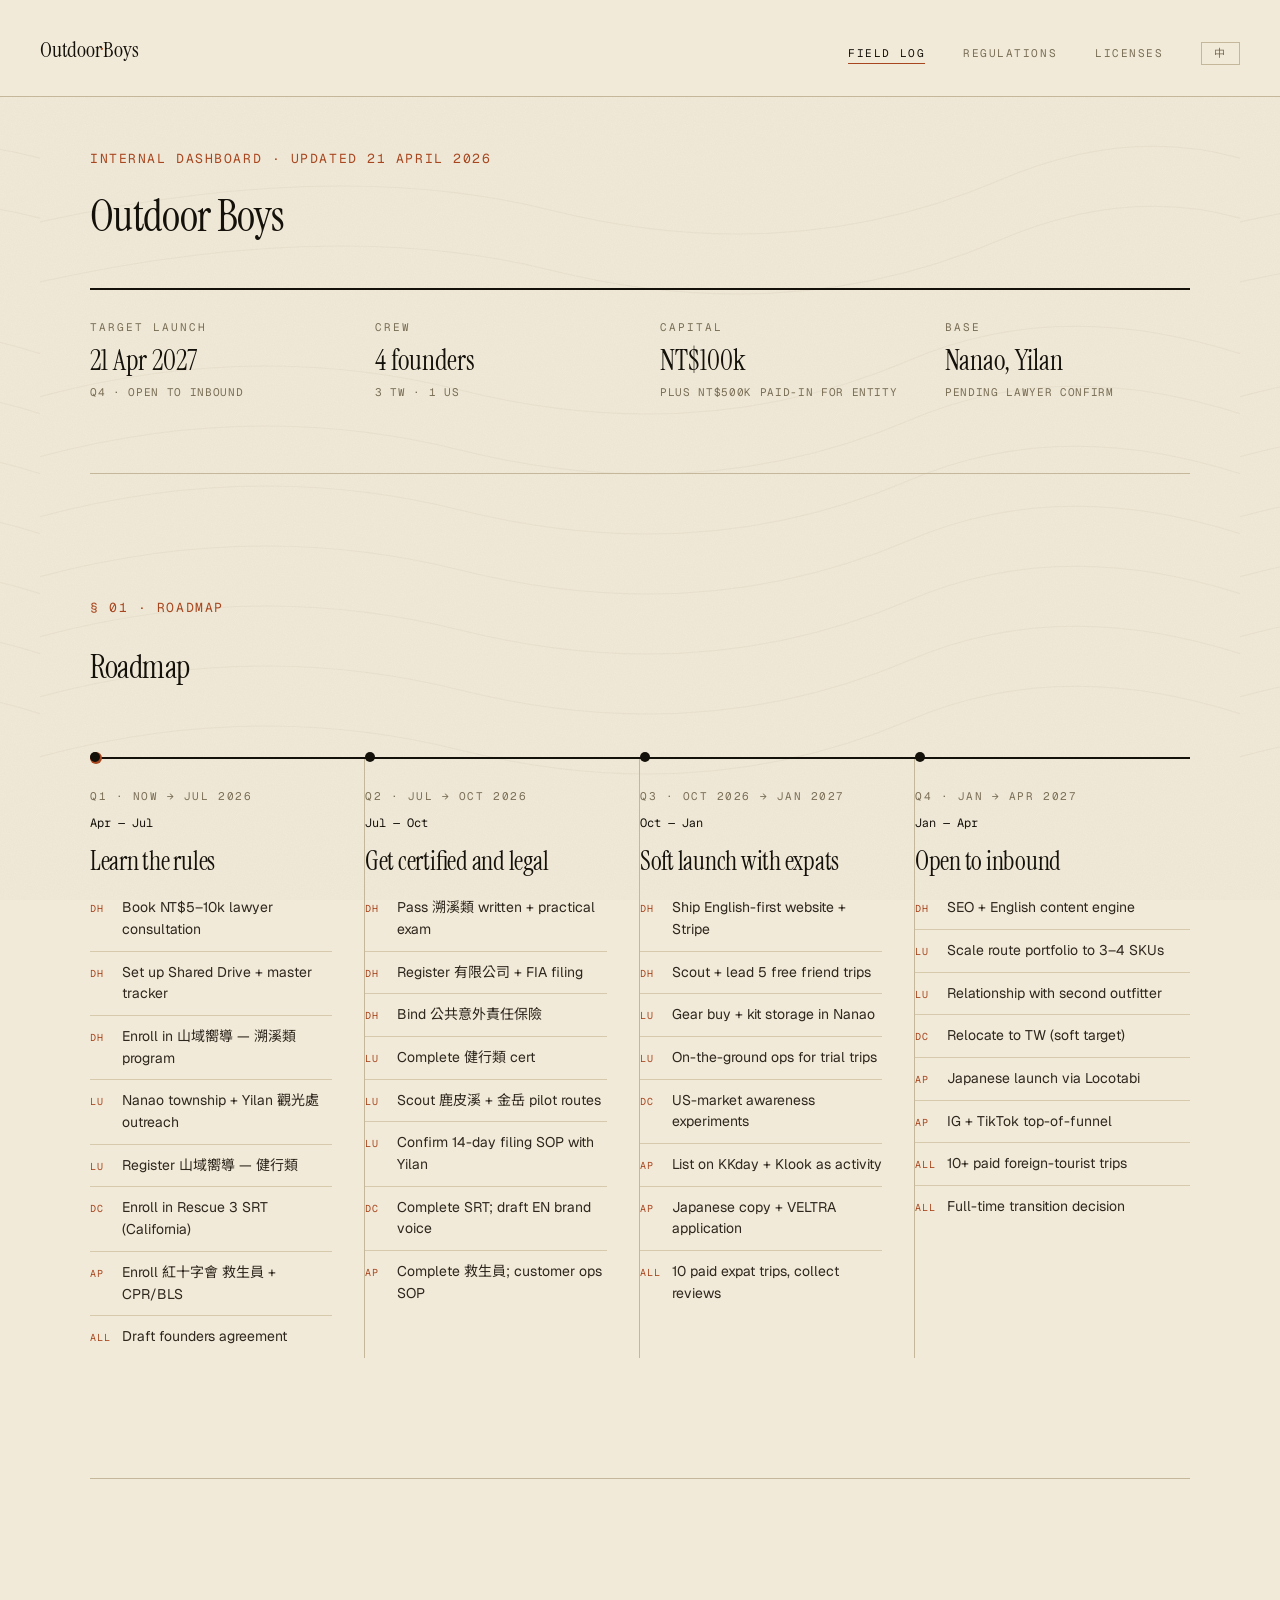
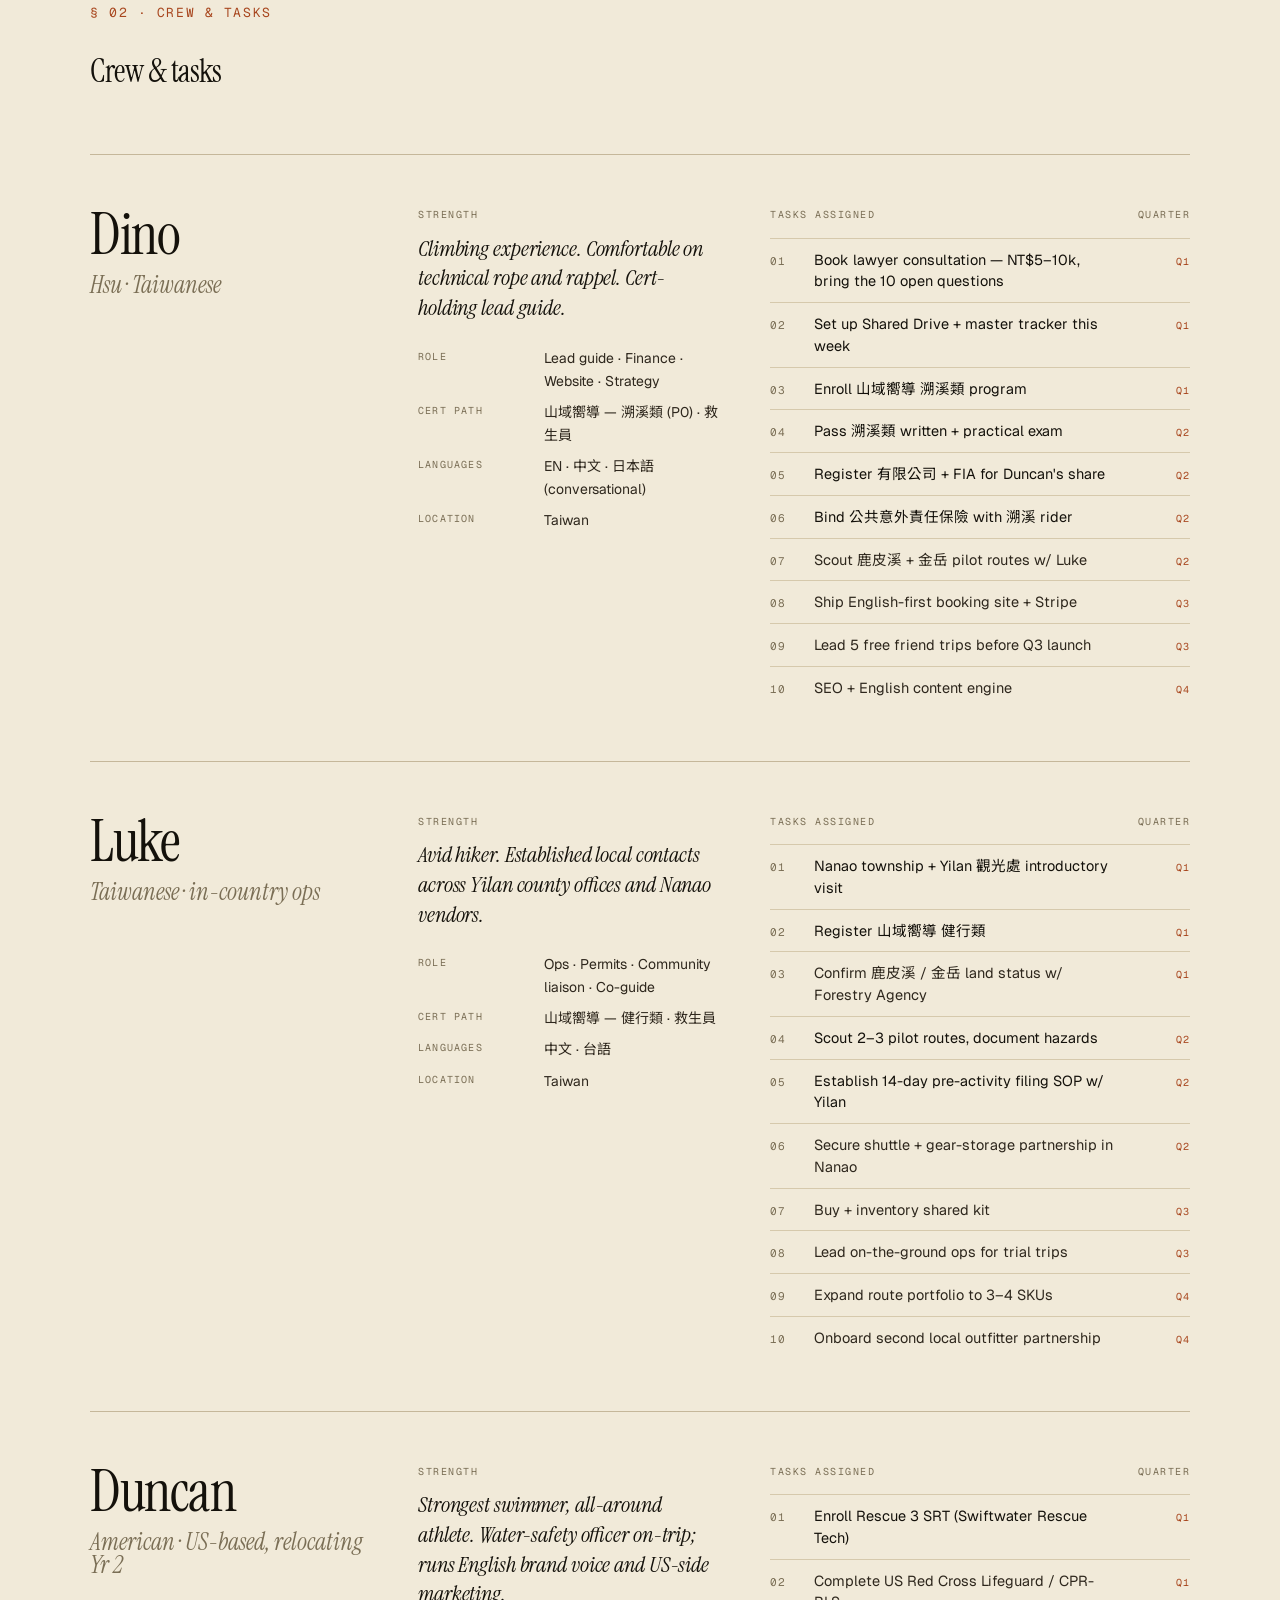
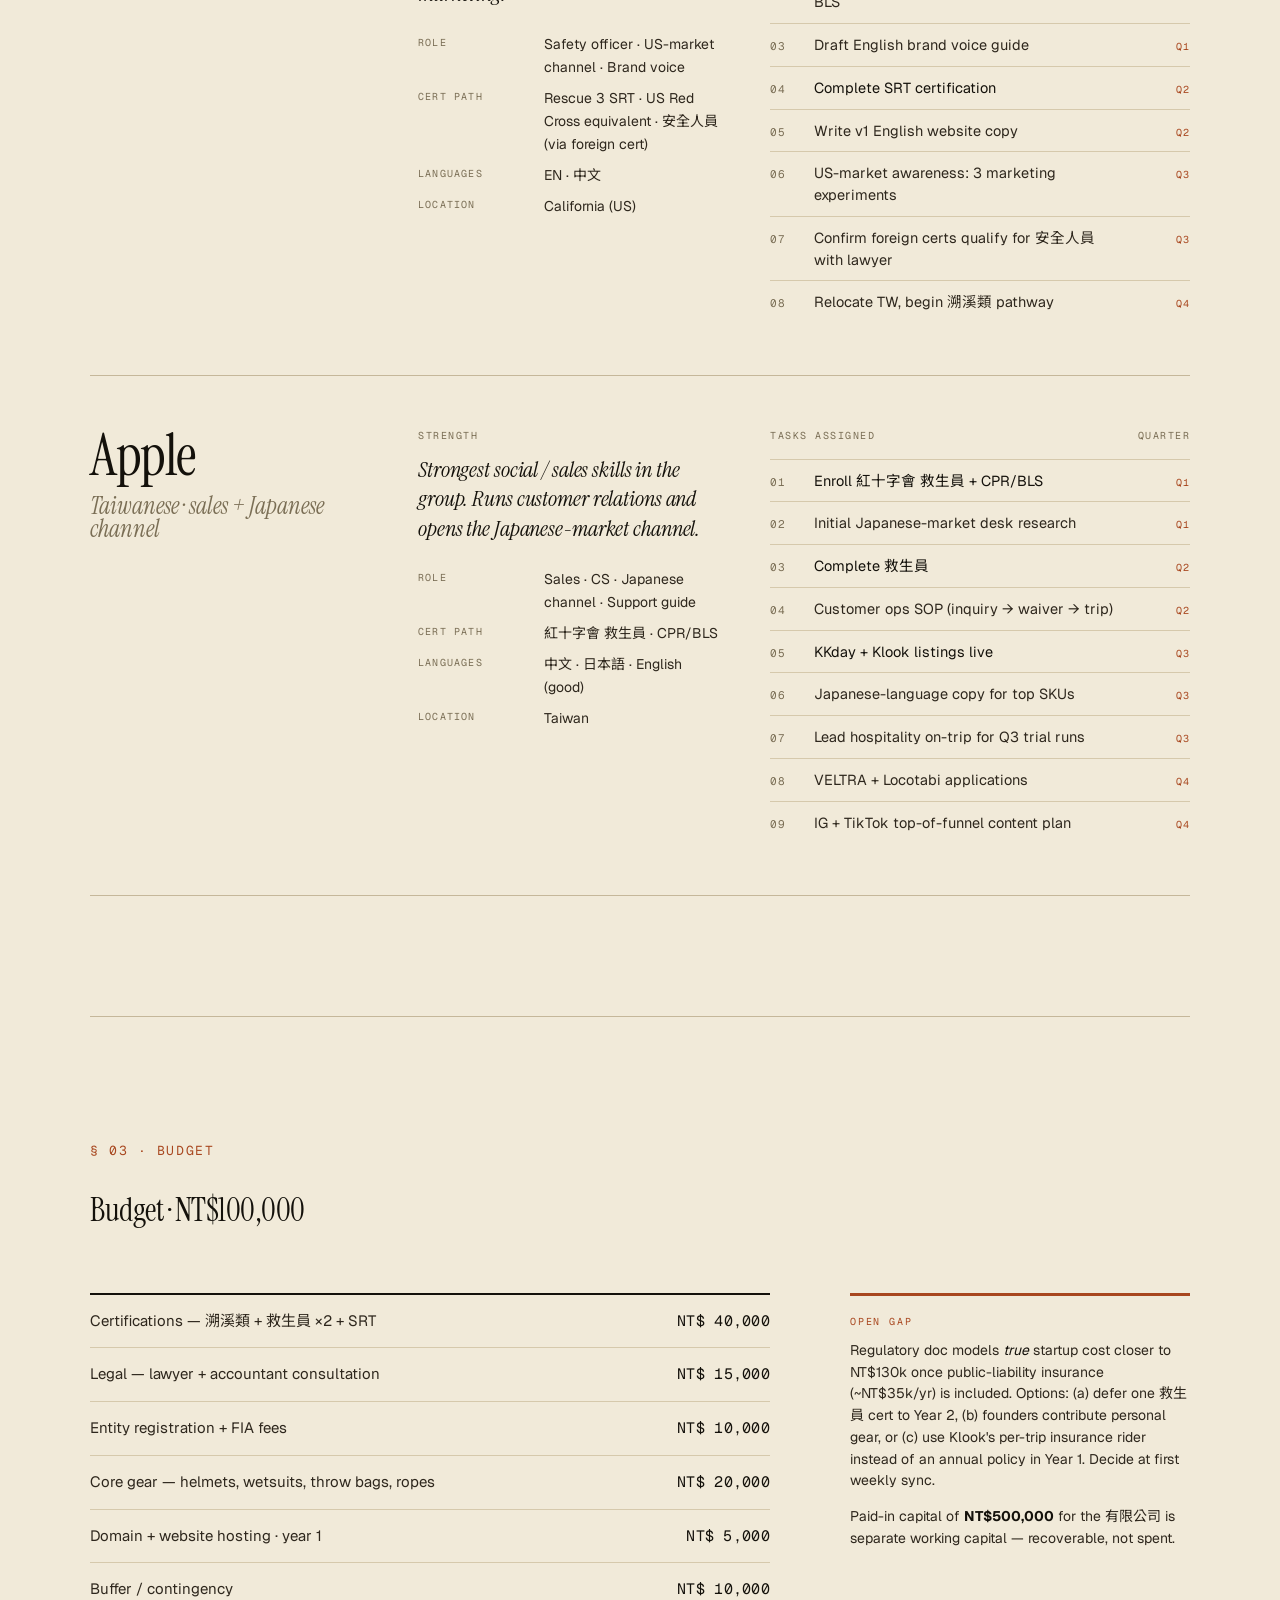
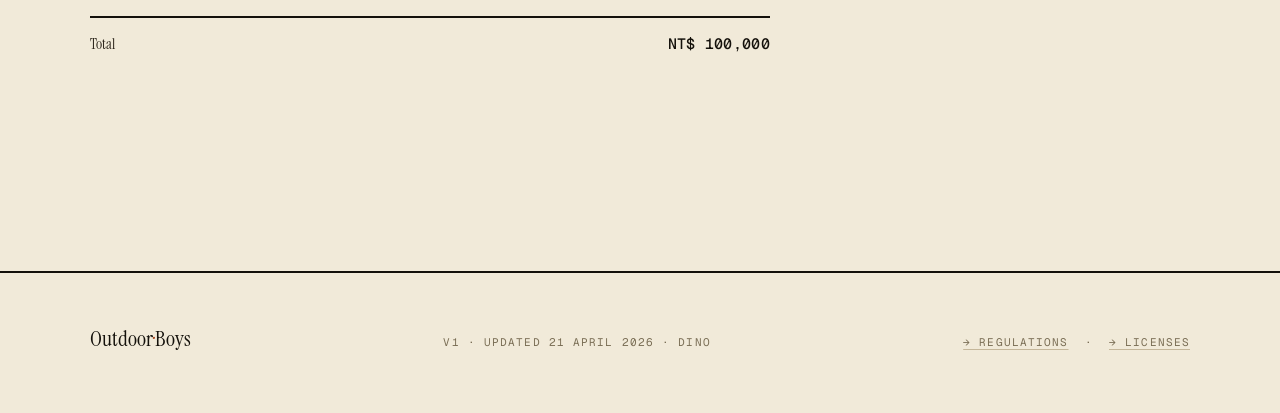
==== commit 6fa03b86: "Swap type system to Claude-adjacent: Instrument Serif + Geist - Display/serif: Fraunces → Instrument" ====
--- a/web/index.html
+++ b/web/index.html
@@ -5,11 +5,11 @@
   <meta name="viewport" content="width=device-width, initial-scale=1" />
   <title>Outdoor Boys — Field Log</title>
   <meta name="description" content="Pre-launch dashboard for Outdoor Boys, a Taiwan adventure guiding company. Timeline, crew tasks, budget." />
-  <script src="i18n.js"></script>
+  <script src="i18n.js?v=3"></script>
   <link rel="preconnect" href="https://fonts.googleapis.com">
   <link rel="preconnect" href="https://fonts.gstatic.com" crossorigin>
-  <link href="https://fonts.googleapis.com/css2?family=Fraunces:ital,opsz,wght@0,9..144,300;0,9..144,400;0,9..144,500;0,9..144,700;1,9..144,300;1,9..144,400&family=Inter:wght@400;500;600&family=JetBrains+Mono:wght@400;500&family=Noto+Sans+TC:wght@400;500;600&family=Noto+Serif+TC:wght@400;500;700&display=swap" rel="stylesheet">
-  <link rel="stylesheet" href="styles.css">
+  <link href="https://fonts.googleapis.com/css2?family=Instrument+Serif:ital@0;1&family=Geist:wght@300;400;500;600;700&family=Geist+Mono:wght@400;500&family=Noto+Sans+TC:wght@400;500;600&family=Noto+Serif+TC:wght@400;500;700&display=swap" rel="stylesheet">
+  <link rel="stylesheet" href="styles.css?v=3">
 </head>
 <body>
 
--- a/web/styles.css
+++ b/web/styles.css
@@ -17,9 +17,9 @@
   --clay:        #a8471f;   /* rare accent — P0/warnings */
   --moss:        #4a5c1e;   /* rare accent — done */
 
-  --serif: 'Fraunces', 'Noto Serif TC', 'Playfair Display', Georgia, serif;
-  --sans:  'Inter', 'Noto Sans TC', system-ui, -apple-system, sans-serif;
-  --mono:  'JetBrains Mono', 'IBM Plex Mono', 'Noto Sans TC', ui-monospace, monospace;
+  --serif: 'Instrument Serif', 'Noto Serif TC', 'Source Serif 4', Georgia, serif;
+  --sans:  'Geist', 'Noto Sans TC', 'Inter', system-ui, -apple-system, sans-serif;
+  --mono:  'Geist Mono', 'JetBrains Mono', 'Noto Sans TC', ui-monospace, monospace;
 }
 
 /* ---------- i18n: language visibility ---------- */
@@ -511,7 +511,7 @@
   letter-spacing: -0.01em;
   margin-bottom: 12px;
 }
-.reg-entry h3 .zh { font-family: var(--serif); font-style: italic; font-weight: 300; color: var(--ink-body); font-size: 20px; }
+.reg-entry h3 .en { font-family: var(--serif); font-style: italic; font-weight: 300; color: var(--ink-body); font-size: 20px; }
 .reg-entry .rbody { font-size: 14.5px; line-height: 1.62; color: var(--ink-body); margin-bottom: 14px; max-width: none; }
 .reg-entry .rstat { display: flex; gap: 24px; font-family: var(--mono); font-size: 11px; color: var(--mute); letter-spacing: 0.06em; text-transform: uppercase; margin-bottom: 10px; }
 .reg-entry .rstat strong { color: var(--ink); font-weight: 500; }
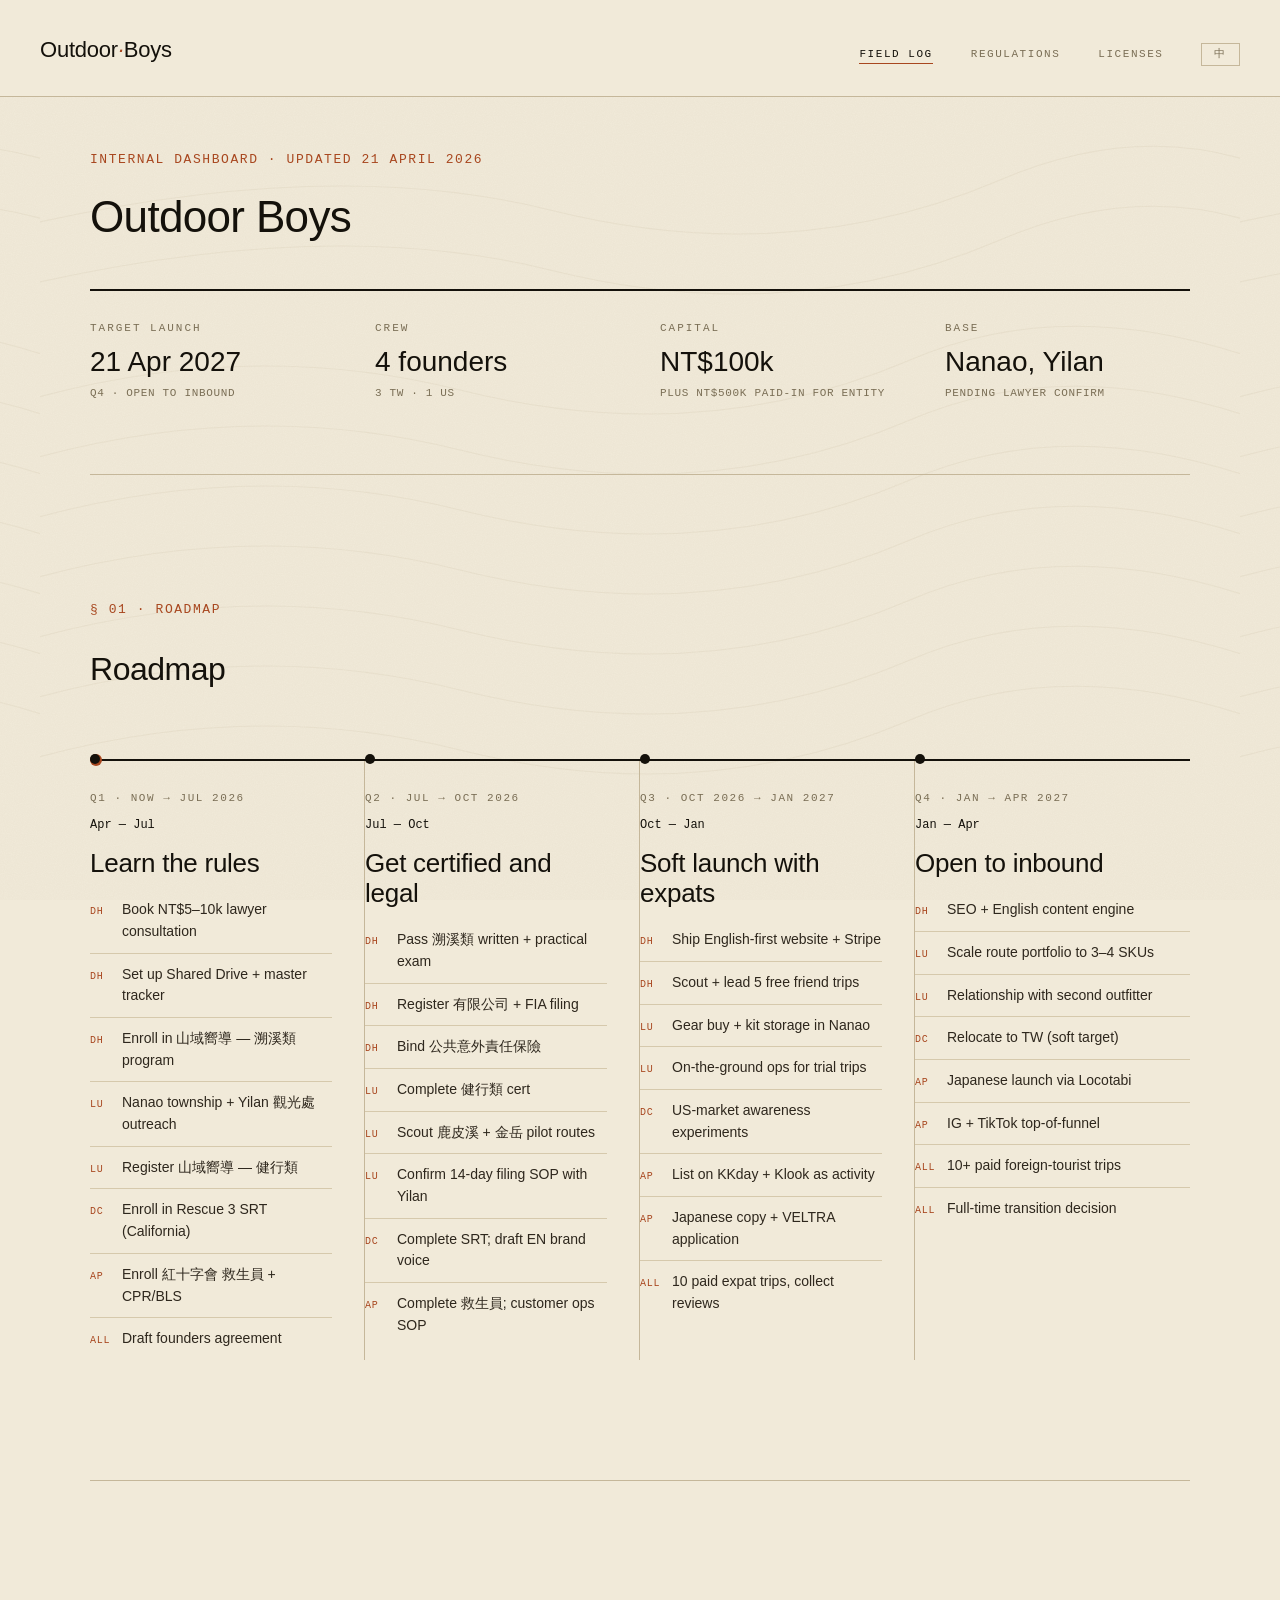
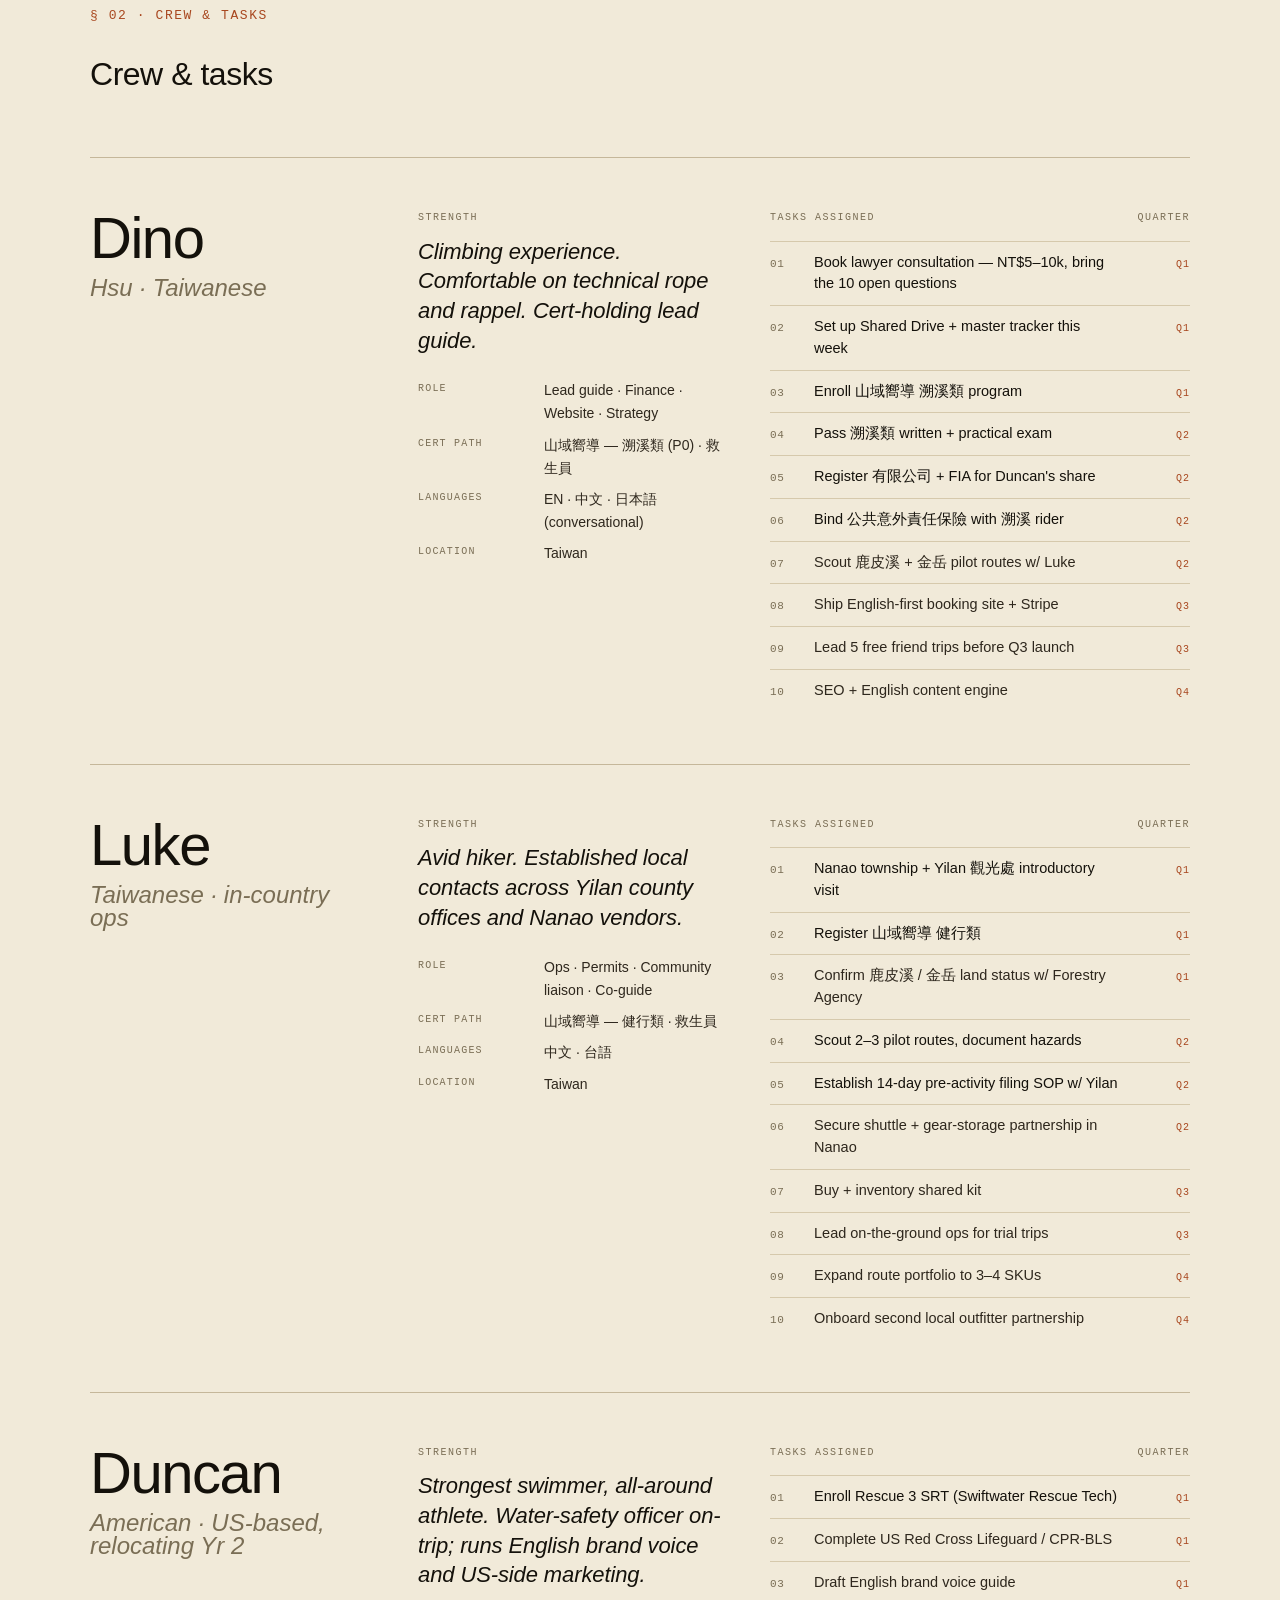
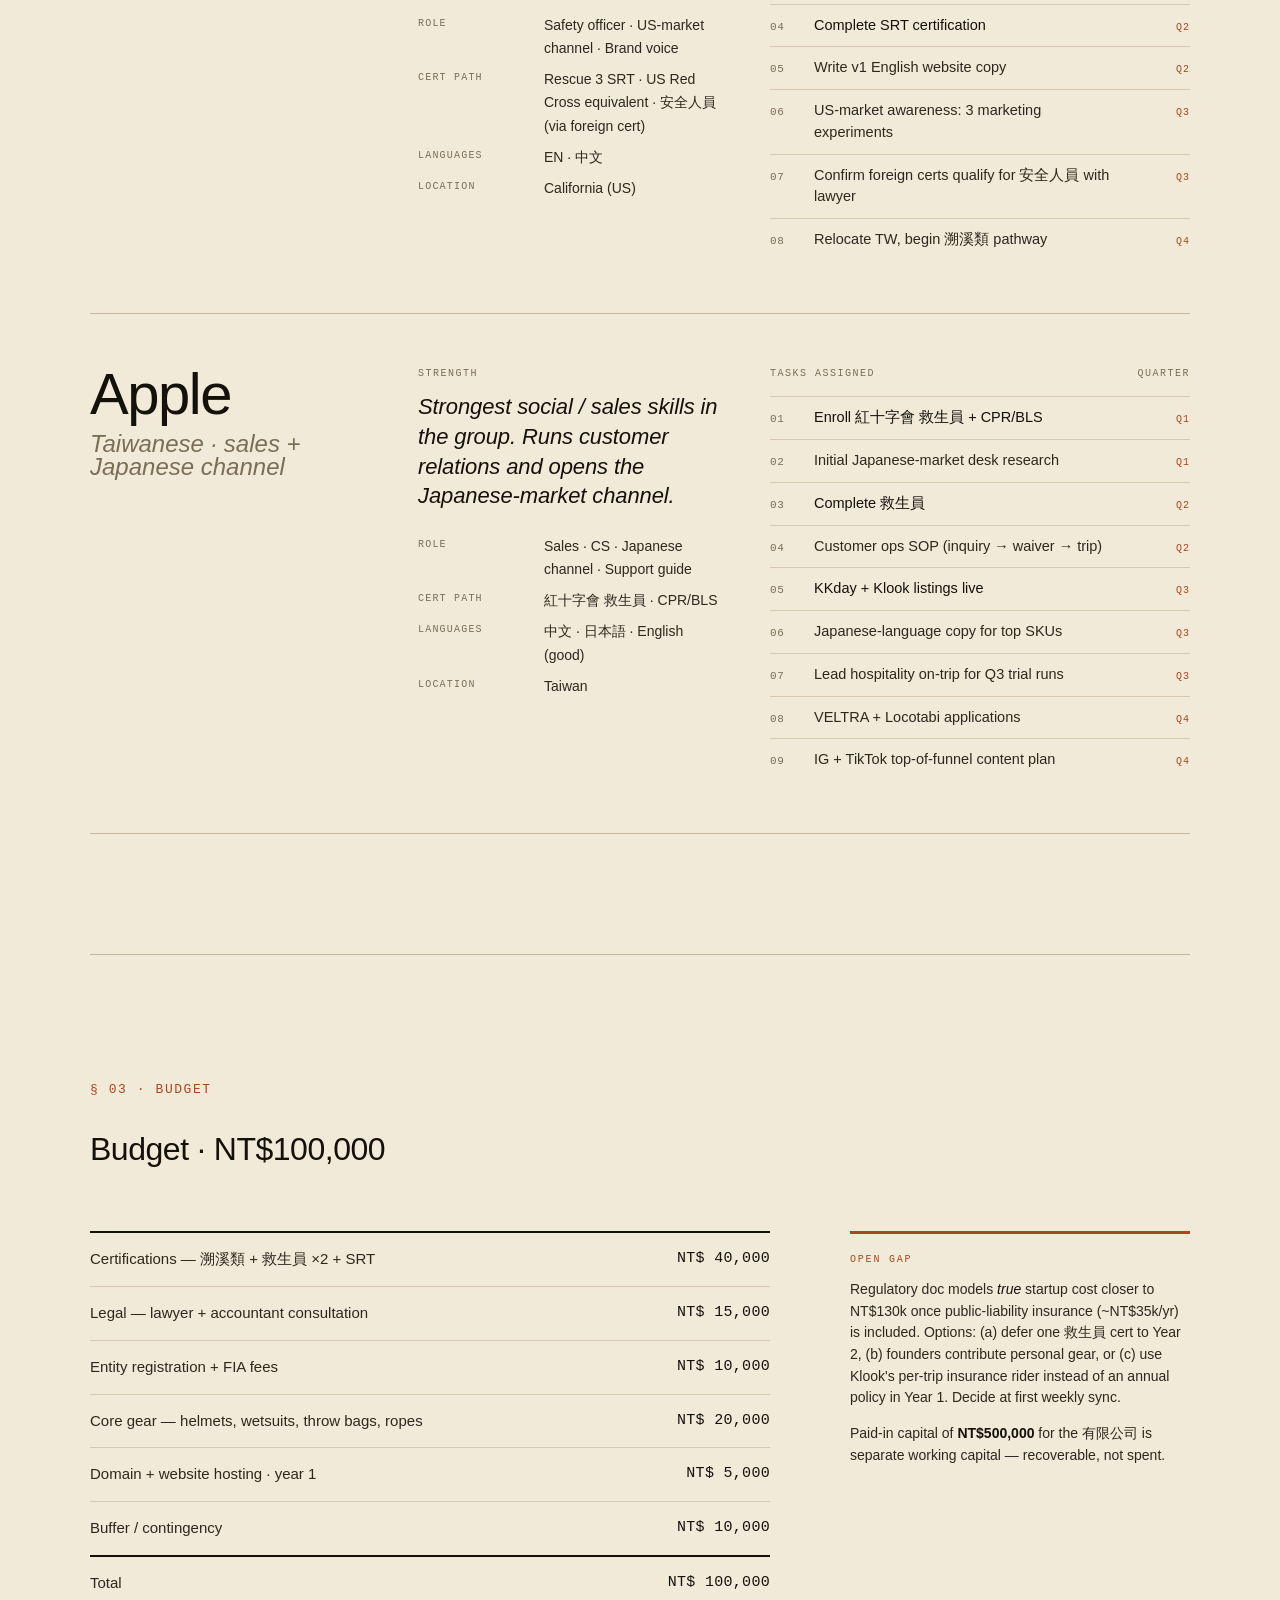
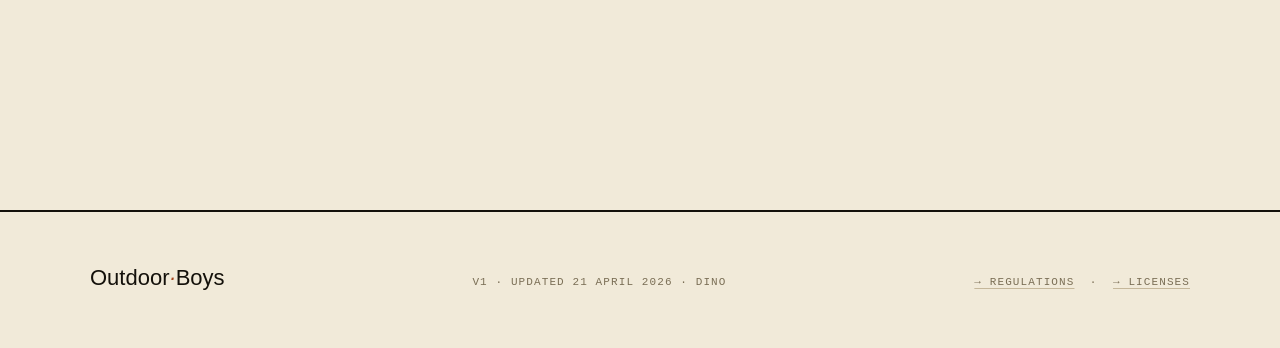
==== commit 8fe32004: "Switch all fonts to Calibri system font No Google Fonts needed — Calibri is a system font on Win/Mac" ====
--- a/web/index.html
+++ b/web/index.html
@@ -6,10 +6,7 @@
   <title>Outdoor Boys — Field Log</title>
   <meta name="description" content="Pre-launch dashboard for Outdoor Boys, a Taiwan adventure guiding company. Timeline, crew tasks, budget." />
   <script src="i18n.js?v=3"></script>
-  <link rel="preconnect" href="https://fonts.googleapis.com">
-  <link rel="preconnect" href="https://fonts.gstatic.com" crossorigin>
-  <link href="https://fonts.googleapis.com/css2?family=Instrument+Serif:ital@0;1&family=Geist:wght@300;400;500;600;700&family=Geist+Mono:wght@400;500&family=Noto+Sans+TC:wght@400;500;600&family=Noto+Serif+TC:wght@400;500;700&display=swap" rel="stylesheet">
-  <link rel="stylesheet" href="styles.css?v=3">
+  <link rel="stylesheet" href="styles.css?v=4">
 </head>
 <body>
 
--- a/web/styles.css
+++ b/web/styles.css
@@ -17,9 +17,9 @@
   --clay:        #a8471f;   /* rare accent — P0/warnings */
   --moss:        #4a5c1e;   /* rare accent — done */
 
-  --serif: 'Instrument Serif', 'Noto Serif TC', 'Source Serif 4', Georgia, serif;
-  --sans:  'Geist', 'Noto Sans TC', 'Inter', system-ui, -apple-system, sans-serif;
-  --mono:  'Geist Mono', 'JetBrains Mono', 'Noto Sans TC', ui-monospace, monospace;
+  --serif: 'Calibri', 'Noto Sans TC', 'Trebuchet MS', sans-serif;
+  --sans:  'Calibri', 'Noto Sans TC', 'Trebuchet MS', sans-serif;
+  --mono:  'Calibri', 'Noto Sans TC', ui-monospace, monospace;
 }
 
 /* ---------- i18n: language visibility ---------- */
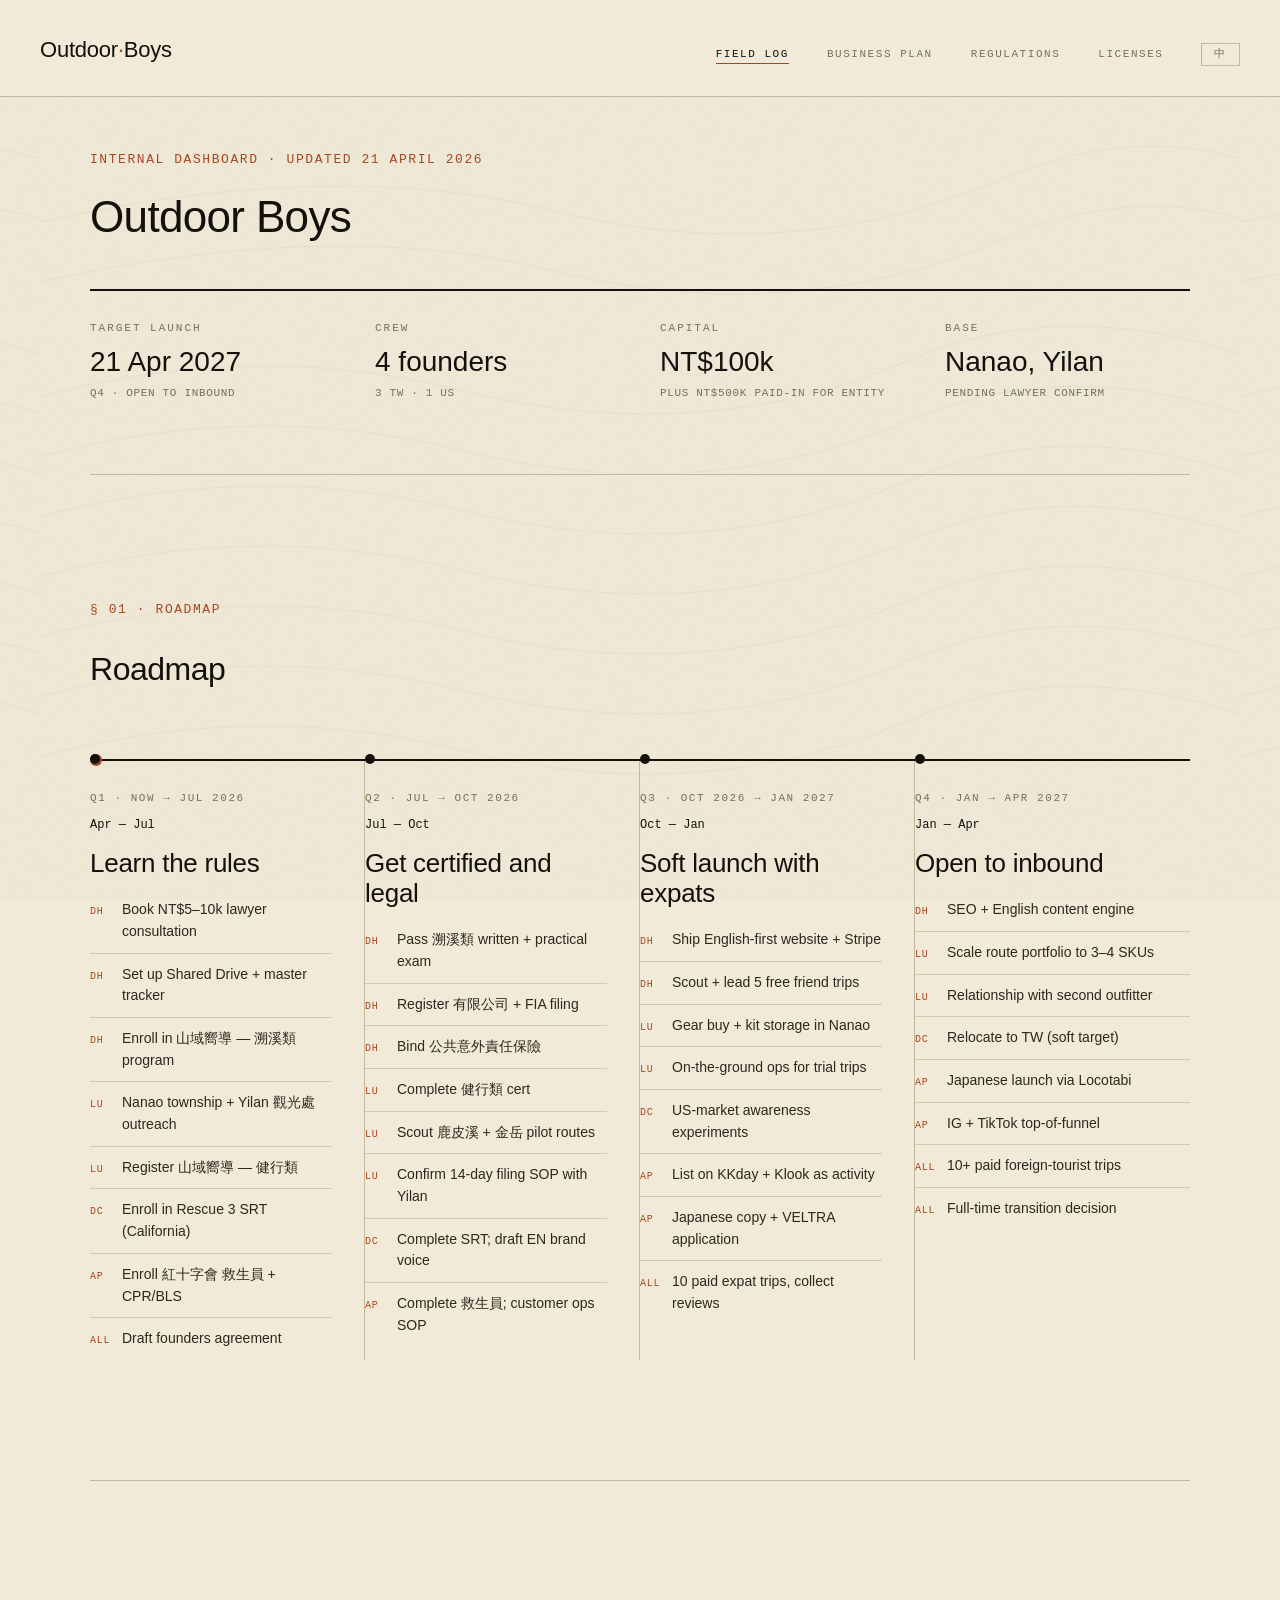
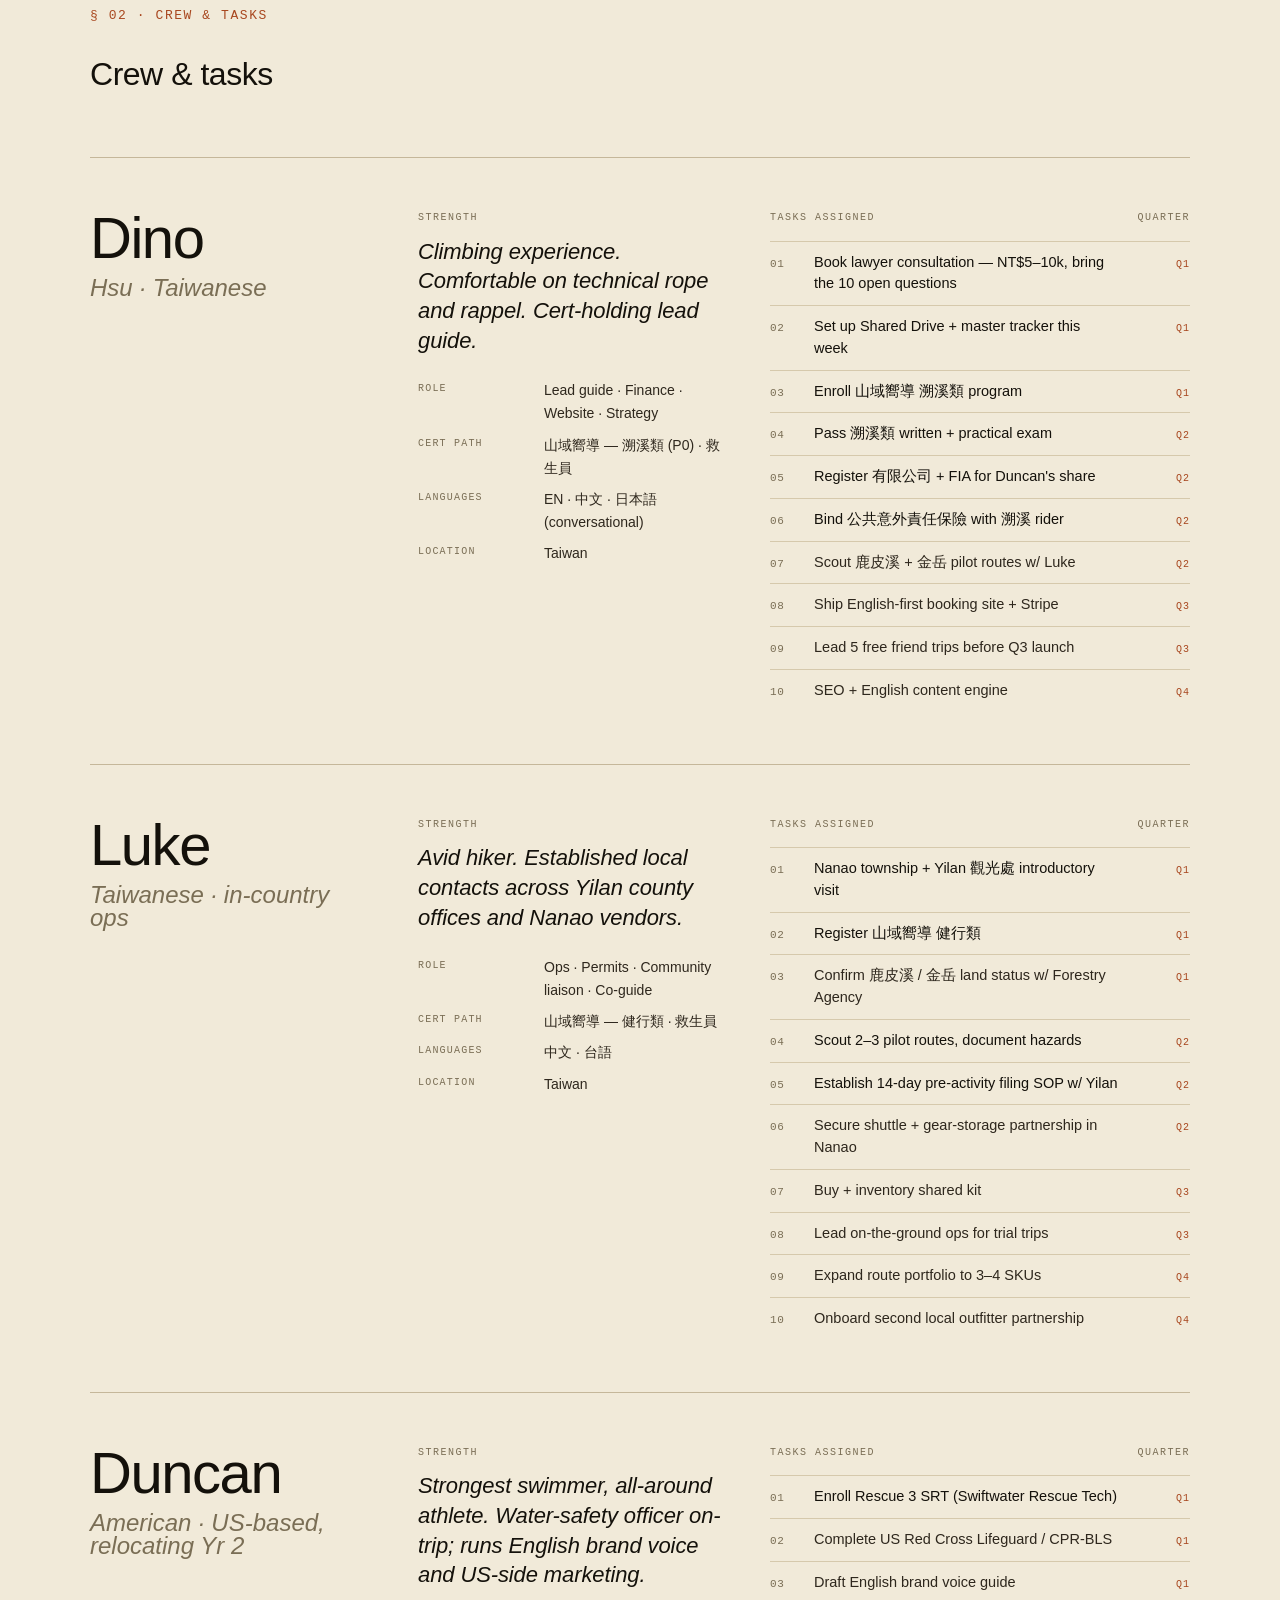
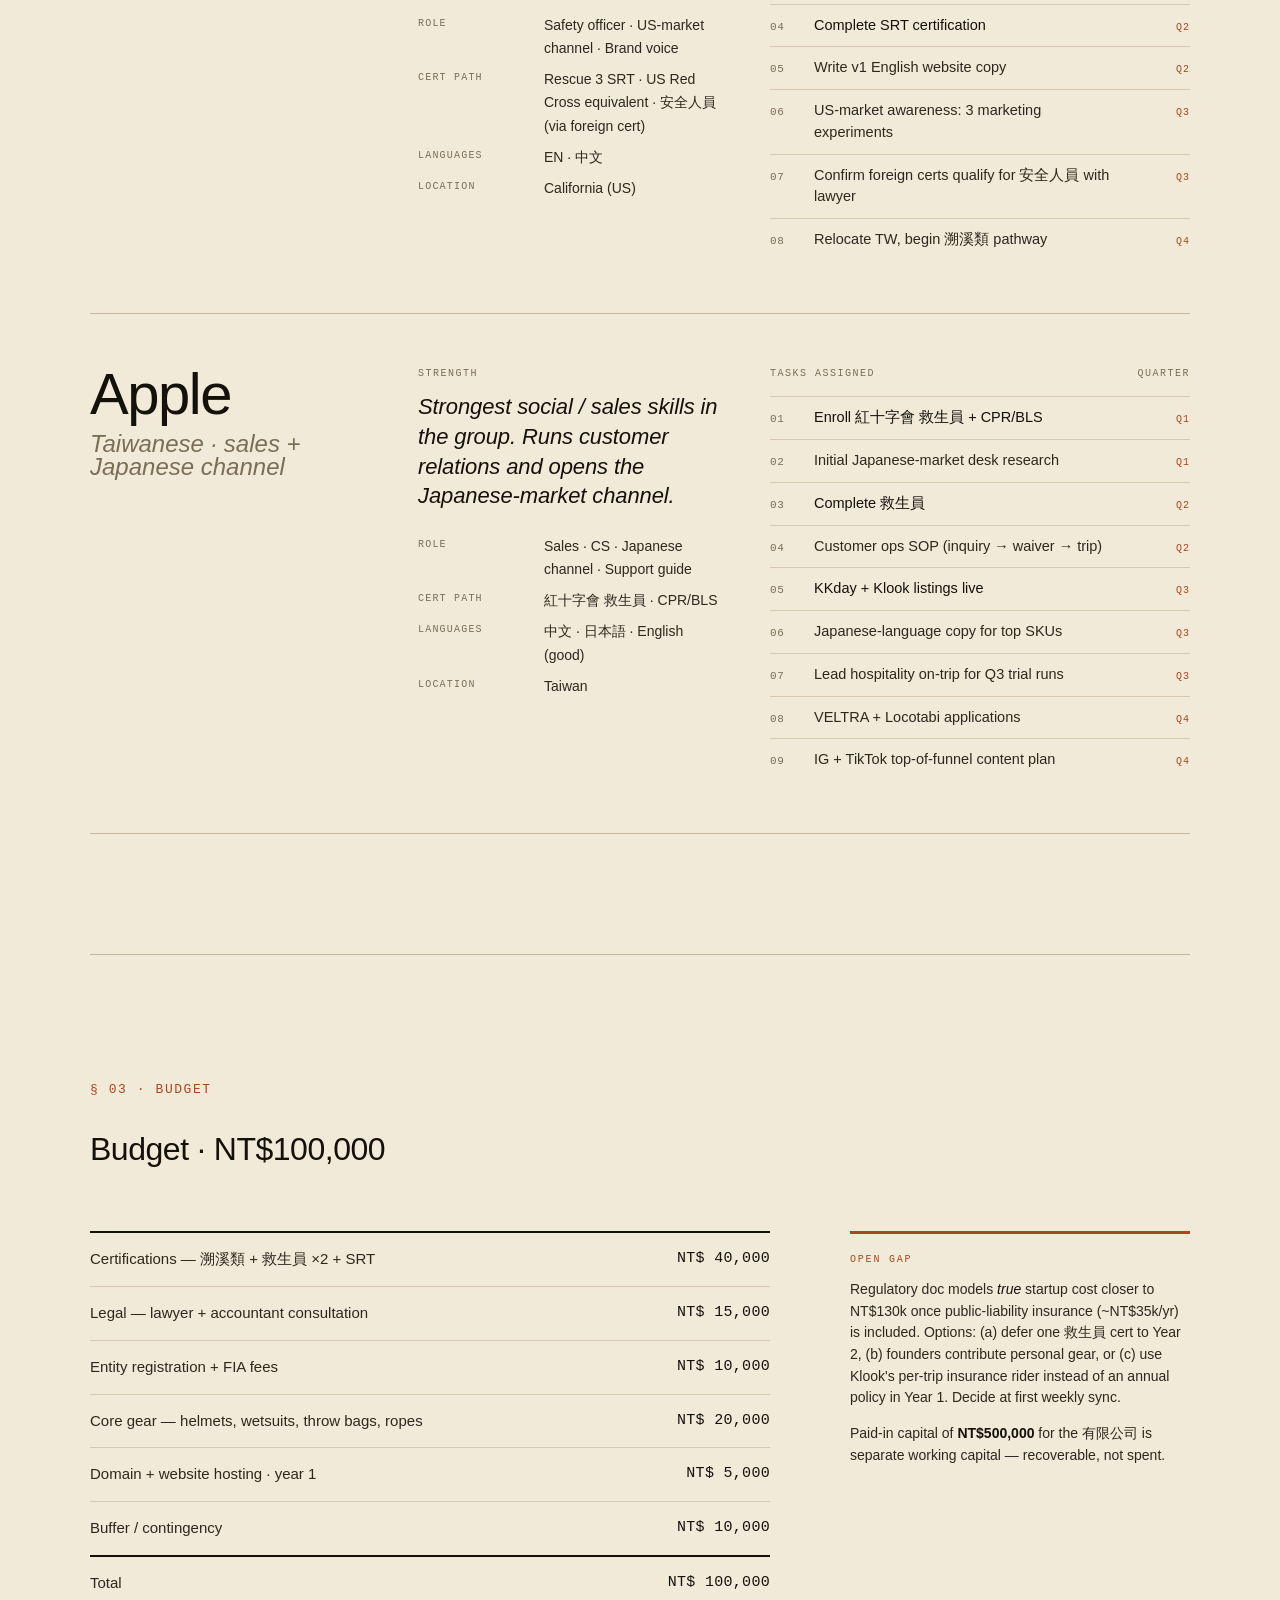
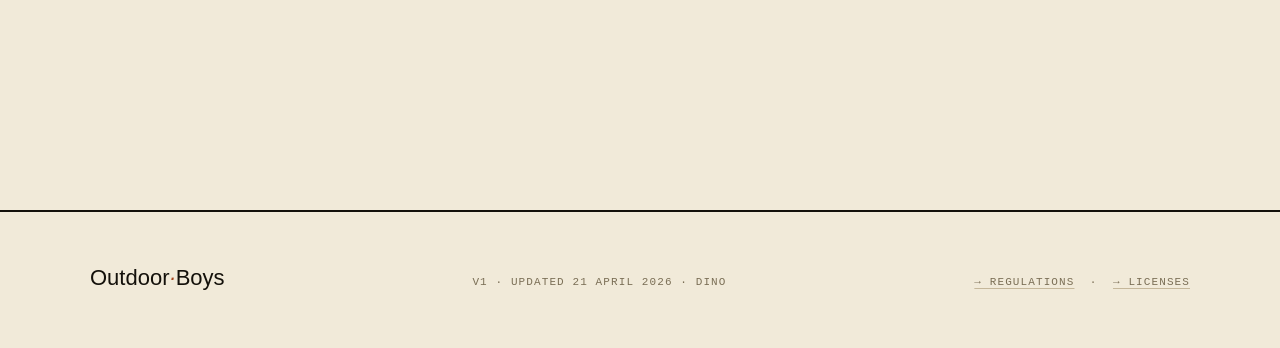
==== commit 971cbe8b: "Add business plan page and wire nav across all pages - New web/business-plan.html: high-level synthe" ====
--- a/web/index.html
+++ b/web/index.html
@@ -14,6 +14,7 @@
     <a href="index.html" class="brand">Outdoor<em>·</em>Boys</a>
     <ul>
       <li><a class="link active" href="index.html"><span class="en">Field Log</span><span class="zh">儀表板</span></a></li>
+      <li><a class="link" href="business-plan.html"><span class="en">Business Plan</span><span class="zh">商業計畫</span></a></li>
       <li><a class="link" href="regulatory.html"><span class="en">Regulations</span><span class="zh">法規</span></a></li>
       <li><a class="link" href="certs.html"><span class="en">Licenses</span><span class="zh">證照</span></a></li>
       <li><button class="lang-toggle" onclick="toggleLang()"><span class="en">中</span><span class="zh">EN</span></button></li>
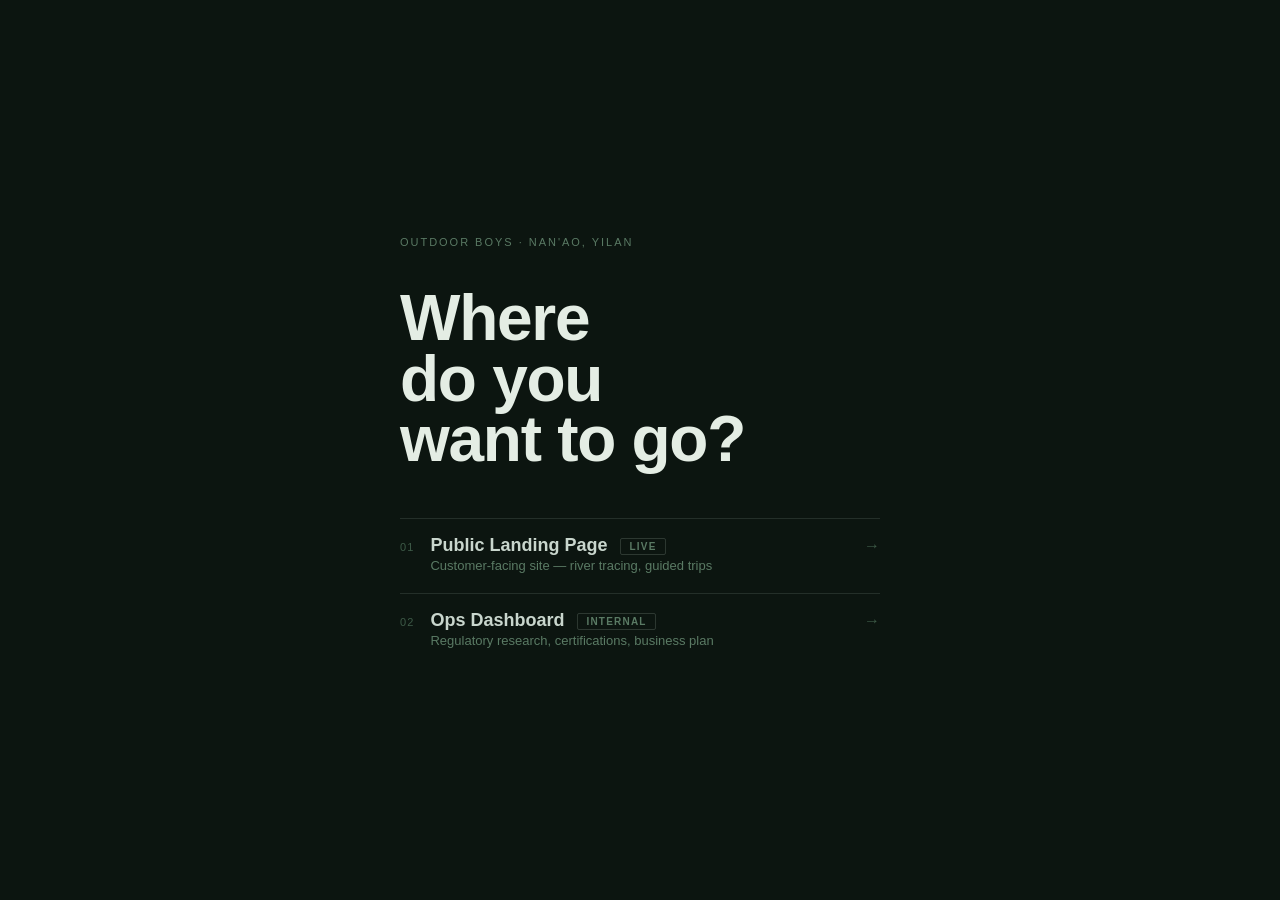
==== commit 66b79ba2: "Restructure: split into /landing and /dashboard, add hub index - Move all ops dashboard pages (index" ====
--- a/web/index.html
+++ b/web/index.html
@@ -1,307 +1,52 @@
 <!doctype html>
 <html lang="en">
 <head>
-  <meta charset="utf-8" />
-  <meta name="viewport" content="width=device-width, initial-scale=1" />
-  <title>Outdoor Boys — Field Log</title>
-  <meta name="description" content="Pre-launch dashboard for Outdoor Boys, a Taiwan adventure guiding company. Timeline, crew tasks, budget." />
-  <script src="i18n.js?v=3"></script>
-  <link rel="stylesheet" href="styles.css?v=4">
+<meta charset="utf-8"/>
+<meta name="viewport" content="width=device-width, initial-scale=1"/>
+<title>Outdoor Boys</title>
+<style>
+  *{box-sizing:border-box;margin:0;padding:0}
+  html,body{height:100%;background:#0c1510;color:#c9d6cd;font-family:'Trebuchet MS','Calibri',sans-serif}
+  body{display:flex;align-items:center;justify-content:center;min-height:100vh;padding:32px}
+  .wrap{max-width:480px;width:100%}
+  .logo{font-size:11px;letter-spacing:.18em;text-transform:uppercase;color:#5a7a64;margin-bottom:40px}
+  h1{font-size:clamp(36px,7vw,64px);font-weight:700;line-height:.95;color:#e4ede4;margin-bottom:28px;letter-spacing:-0.02em}
+  .links{display:flex;flex-direction:column;gap:4px;margin-top:48px}
+  .link-item{display:flex;align-items:baseline;gap:16px;padding:16px 0;border-top:1px solid rgba(174,194,180,.15);text-decoration:none;color:inherit;transition:color .2s}
+  .link-item:hover{color:#e4ede4}
+  .link-item:hover .arrow{transform:translateX(4px)}
+  .link-num{font-size:11px;letter-spacing:.1em;color:#3d5a47;flex-shrink:0;font-variant-numeric:tabular-nums}
+  .link-body{flex:1}
+  .link-title{font-size:18px;font-weight:600;color:#c9d6cd;margin-bottom:2px;transition:color .2s}
+  .link-item:hover .link-title{color:#e4ede4}
+  .link-sub{font-size:13px;color:#5a7a64}
+  .arrow{font-size:16px;color:#3d5a47;transition:transform .2s}
+  .tag{display:inline-block;font-size:10px;letter-spacing:.12em;text-transform:uppercase;padding:2px 8px;border:1px solid rgba(174,194,180,.2);border-radius:2px;color:#5a7a64;margin-left:8px;vertical-align:middle}
+</style>
 </head>
 <body>
+<div class="wrap">
+  <div class="logo">Outdoor Boys · Nan'ao, Yilan</div>
+  <h1>Where<br>do you<br>want to go?</h1>
 
-  <nav class="top">
-    <a href="index.html" class="brand">Outdoor<em>·</em>Boys</a>
-    <ul>
-      <li><a class="link active" href="index.html"><span class="en">Field Log</span><span class="zh">儀表板</span></a></li>
-      <li><a class="link" href="business-plan.html"><span class="en">Business Plan</span><span class="zh">商業計畫</span></a></li>
-      <li><a class="link" href="regulatory.html"><span class="en">Regulations</span><span class="zh">法規</span></a></li>
-      <li><a class="link" href="certs.html"><span class="en">Licenses</span><span class="zh">證照</span></a></li>
-      <li><button class="lang-toggle" onclick="toggleLang()"><span class="en">中</span><span class="zh">EN</span></button></li>
-    </ul>
+  <nav class="links">
+    <a class="link-item" href="landing/">
+      <span class="link-num">01</span>
+      <span class="link-body">
+        <div class="link-title">Public Landing Page <span class="tag">Live</span></div>
+        <div class="link-sub">Customer-facing site — river tracing, guided trips</div>
+      </span>
+      <span class="arrow">→</span>
+    </a>
+    <a class="link-item" href="dashboard/">
+      <span class="link-num">02</span>
+      <span class="link-body">
+        <div class="link-title">Ops Dashboard <span class="tag">Internal</span></div>
+        <div class="link-sub">Regulatory research, certifications, business plan</div>
+      </span>
+      <span class="arrow">→</span>
+    </a>
   </nav>
-
-  <main class="wrap">
-
-    <!-- ===================== HERO ===================== -->
-    <section class="hero" style="padding: 48px 0 72px;">
-      <div class="mono sectnum"><span class="en">Internal dashboard · updated 21 April 2026</span><span class="zh">內部儀表板 · 更新於 2026 年 4 月 21 日</span></div>
-
-      <h1 style="font-family: var(--serif); font-size: 44px; font-weight: 500; letter-spacing: -0.015em; color: var(--ink); line-height: 1.1;">Outdoor Boys</h1>
-
-      <div style="display:grid; grid-template-columns: repeat(4, 1fr); gap: 40px; margin-top: 48px; padding-top: 28px; border-top: 2px solid var(--ink);">
-        <div>
-          <div class="kicker" style="margin-bottom:10px;"><span class="en">Target Launch</span><span class="zh">目標上線</span></div>
-          <div style="font-family: var(--serif); font-size: 28px; line-height:1.1; font-weight:500; color: var(--ink);"><span class="en">21 Apr 2027</span><span class="zh">2027 年 4 月 21 日</span></div>
-          <div class="mono" style="font-size:11px; margin-top:6px;"><span class="en">Q4 · Open to inbound</span><span class="zh">Q4 · 對海外旅客開放</span></div>
-        </div>
-        <div>
-          <div class="kicker" style="margin-bottom:10px;"><span class="en">Crew</span><span class="zh">團隊</span></div>
-          <div style="font-family: var(--serif); font-size: 28px; line-height:1.1; font-weight:500; color: var(--ink);"><span class="en">4 founders</span><span class="zh">四位創辦人</span></div>
-          <div class="mono" style="font-size:11px; margin-top:6px;"><span class="en">3 TW · 1 US</span><span class="zh">3 位台灣 · 1 位美國</span></div>
-        </div>
-        <div>
-          <div class="kicker" style="margin-bottom:10px;"><span class="en">Capital</span><span class="zh">資本</span></div>
-          <div style="font-family: var(--serif); font-size: 28px; line-height:1.1; font-weight:500; color: var(--ink);">NT$100k</div>
-          <div class="mono" style="font-size:11px; margin-top:6px;"><span class="en">Plus NT$500k paid-in for entity</span><span class="zh">另 NT$500k 為公司實收資本</span></div>
-        </div>
-        <div>
-          <div class="kicker" style="margin-bottom:10px;"><span class="en">Base</span><span class="zh">營運基地</span></div>
-          <div style="font-family: var(--serif); font-size: 28px; line-height:1.1; font-weight:500; color: var(--ink);"><span class="en">Nanao, Yilan</span><span class="zh">宜蘭 南澳</span></div>
-          <div class="mono" style="font-size:11px; margin-top:6px;"><span class="en">Pending lawyer confirm</span><span class="zh">待律師確認</span></div>
-        </div>
-      </div>
-    </section>
-
-    <hr class="rule">
-
-    <!-- ===================== ROADMAP ===================== -->
-    <section>
-      <div class="sectnum"><span class="en">§ 01 · Roadmap</span><span class="zh">§ 01 · 路徑圖</span></div>
-      <h2 style="font-family: var(--serif); font-size: 32px; font-weight: 500; letter-spacing: -0.015em; color: var(--ink);"><span class="en">Roadmap</span><span class="zh">路徑圖</span></h2>
-
-      <div class="timeline">
-        <div class="rail">
-
-          <div class="q">
-            <div class="qn"><span class="en">Q1 · now → Jul 2026</span><span class="zh">Q1 · 現在 → 2026 年 7 月</span></div>
-            <div class="qdates"><span class="en">Apr — Jul</span><span class="zh">4 月 — 7 月</span></div>
-            <div class="qtitle"><span class="en">Learn the rules</span><span class="zh">熟悉法規</span></div>
-            <ul>
-              <li><span class="who">DH</span><span class="en">Book NT$5–10k lawyer consultation</span><span class="zh">預約 NT$5–10k 律師諮詢</span></li>
-              <li><span class="who">DH</span><span class="en">Set up Shared Drive + master tracker</span><span class="zh">建立共享雲端硬碟 + 主追蹤表</span></li>
-              <li><span class="who">DH</span><span class="en">Enroll in 山域嚮導 — 溯溪類 program</span><span class="zh">報名 山域嚮導 — 溯溪類</span></li>
-              <li><span class="who">LU</span><span class="en">Nanao township + Yilan 觀光處 outreach</span><span class="zh">拜訪 南澳鄉公所 + 宜蘭觀光處</span></li>
-              <li><span class="who">LU</span><span class="en">Register 山域嚮導 — 健行類</span><span class="zh">報名 山域嚮導 — 健行類</span></li>
-              <li><span class="who">DC</span><span class="en">Enroll in Rescue 3 SRT (California)</span><span class="zh">報名 Rescue 3 SRT(加州)</span></li>
-              <li><span class="who">AP</span><span class="en">Enroll 紅十字會 救生員 + CPR/BLS</span><span class="zh">報名 紅十字會 救生員 + CPR/BLS</span></li>
-              <li><span class="who">ALL</span><span class="en">Draft founders agreement</span><span class="zh">起草創辦人協議</span></li>
-            </ul>
-          </div>
-
-          <div class="q">
-            <div class="qn"><span class="en">Q2 · Jul → Oct 2026</span><span class="zh">Q2 · 2026 年 7 月 → 10 月</span></div>
-            <div class="qdates"><span class="en">Jul — Oct</span><span class="zh">7 月 — 10 月</span></div>
-            <div class="qtitle"><span class="en">Get certified and legal</span><span class="zh">完成證照與合法落地</span></div>
-            <ul>
-              <li><span class="who">DH</span><span class="en">Pass 溯溪類 written + practical exam</span><span class="zh">通過 溯溪類 筆試 + 實務考</span></li>
-              <li><span class="who">DH</span><span class="en">Register 有限公司 + FIA filing</span><span class="zh">成立有限公司 + FIA 外資申報</span></li>
-              <li><span class="who">DH</span><span class="en">Bind 公共意外責任保險</span><span class="zh">投保 公共意外責任保險</span></li>
-              <li><span class="who">LU</span><span class="en">Complete 健行類 cert</span><span class="zh">取得 健行類 證照</span></li>
-              <li><span class="who">LU</span><span class="en">Scout 鹿皮溪 + 金岳 pilot routes</span><span class="zh">探勘 鹿皮溪 + 金岳 試行路線</span></li>
-              <li><span class="who">LU</span><span class="en">Confirm 14-day filing SOP with Yilan</span><span class="zh">與宜蘭確認 14 天事前報備 SOP</span></li>
-              <li><span class="who">DC</span><span class="en">Complete SRT; draft EN brand voice</span><span class="zh">完成 SRT;起草英文品牌口吻</span></li>
-              <li><span class="who">AP</span><span class="en">Complete 救生員; customer ops SOP</span><span class="zh">完成 救生員;客服作業 SOP</span></li>
-            </ul>
-          </div>
-
-          <div class="q">
-            <div class="qn"><span class="en">Q3 · Oct 2026 → Jan 2027</span><span class="zh">Q3 · 2026 年 10 月 → 2027 年 1 月</span></div>
-            <div class="qdates"><span class="en">Oct — Jan</span><span class="zh">10 月 — 1 月</span></div>
-            <div class="qtitle"><span class="en">Soft launch with expats</span><span class="zh">以在台外國人軟上線</span></div>
-            <ul>
-              <li><span class="who">DH</span><span class="en">Ship English-first website + Stripe</span><span class="zh">上線英文為主的網站 + Stripe</span></li>
-              <li><span class="who">DH</span><span class="en">Scout + lead 5 free friend trips</span><span class="zh">探勘並帶領 5 趟免費親友團</span></li>
-              <li><span class="who">LU</span><span class="en">Gear buy + kit storage in Nanao</span><span class="zh">採購裝備 + 於南澳建立裝備庫</span></li>
-              <li><span class="who">LU</span><span class="en">On-the-ground ops for trial trips</span><span class="zh">負責試行團現場運營</span></li>
-              <li><span class="who">DC</span><span class="en">US-market awareness experiments</span><span class="zh">美國市場聲量實驗</span></li>
-              <li><span class="who">AP</span><span class="en">List on KKday + Klook as activity</span><span class="zh">以活動方式上架 KKday + Klook</span></li>
-              <li><span class="who">AP</span><span class="en">Japanese copy + VELTRA application</span><span class="zh">日文文案 + VELTRA 申請</span></li>
-              <li><span class="who">ALL</span><span class="en">10 paid expat trips, collect reviews</span><span class="zh">10 趟付費外籍友客團,蒐集評價</span></li>
-            </ul>
-          </div>
-
-          <div class="q">
-            <div class="qn"><span class="en">Q4 · Jan → Apr 2027</span><span class="zh">Q4 · 2027 年 1 月 → 4 月</span></div>
-            <div class="qdates"><span class="en">Jan — Apr</span><span class="zh">1 月 — 4 月</span></div>
-            <div class="qtitle"><span class="en">Open to inbound</span><span class="zh">對海外旅客開放</span></div>
-            <ul>
-              <li><span class="who">DH</span><span class="en">SEO + English content engine</span><span class="zh">SEO + 英文內容產製</span></li>
-              <li><span class="who">LU</span><span class="en">Scale route portfolio to 3–4 SKUs</span><span class="zh">擴展至 3–4 條主力路線</span></li>
-              <li><span class="who">LU</span><span class="en">Relationship with second outfitter</span><span class="zh">建立第二家在地合作夥伴</span></li>
-              <li><span class="who">DC</span><span class="en">Relocate to TW (soft target)</span><span class="zh">搬回台灣(軟性目標)</span></li>
-              <li><span class="who">AP</span><span class="en">Japanese launch via Locotabi</span><span class="zh">透過 Locotabi 日本上線</span></li>
-              <li><span class="who">AP</span><span class="en">IG + TikTok top-of-funnel</span><span class="zh">IG + TikTok 上層漏斗</span></li>
-              <li><span class="who">ALL</span><span class="en">10+ paid foreign-tourist trips</span><span class="zh">10+ 趟付費外籍旅客團</span></li>
-              <li><span class="who">ALL</span><span class="en">Full-time transition decision</span><span class="zh">是否轉全職之決定</span></li>
-            </ul>
-          </div>
-
-        </div>
-      </div>
-    </section>
-
-    <hr class="rule">
-
-    <!-- ===================== CREW ===================== -->
-    <section>
-      <div class="sectnum"><span class="en">§ 02 · Crew &amp; tasks</span><span class="zh">§ 02 · 團隊與任務</span></div>
-      <h2 style="font-family: var(--serif); font-size: 32px; font-weight: 500; letter-spacing: -0.015em; color: var(--ink);"><span class="en">Crew &amp; tasks</span><span class="zh">團隊與任務</span></h2>
-
-      <div class="crew">
-
-        <article class="crew-entry">
-          <div class="name">Dino<span class="surname"><span class="en">Hsu · Taiwanese</span><span class="zh">許 · 台灣人</span></span></div>
-          <div class="role">
-            <div class="tag"><span class="en">Strength</span><span class="zh">專長</span></div>
-            <div class="strength"><span class="en">Climbing experience. Comfortable on technical rope and rappel. Cert-holding lead guide.</span><span class="zh">具攀岩經驗,熟悉技術繩索與垂降操作。持證主嚮。</span></div>
-            <dl>
-              <dt><span class="en">Role</span><span class="zh">角色</span></dt><dd><span class="en">Lead guide · Finance · Website · Strategy</span><span class="zh">主嚮 · 財務 · 網站 · 策略</span></dd>
-              <dt><span class="en">Cert path</span><span class="zh">證照路徑</span></dt><dd>山域嚮導 — 溯溪類 (P0) · 救生員</dd>
-              <dt><span class="en">Languages</span><span class="zh">語言</span></dt><dd><span class="en">EN · 中文 · 日本語 (conversational)</span><span class="zh">中文 · 英文 · 日文(會話)</span></dd>
-              <dt><span class="en">Location</span><span class="zh">所在地</span></dt><dd><span class="en">Taiwan</span><span class="zh">台灣</span></dd>
-            </dl>
-          </div>
-          <div class="tasks">
-            <div class="tlabel"><span><span class="en">Tasks assigned</span><span class="zh">任務分派</span></span><span><span class="en">Quarter</span><span class="zh">季度</span></span></div>
-            <ol>
-              <li class="p0"><span class="en">Book lawyer consultation — NT$5–10k, bring the 10 open questions</span><span class="zh">預約律師諮詢 — NT$5–10k,帶上 10 條待釐清問題</span><span class="q-tag">Q1</span></li>
-              <li class="p0"><span class="en">Set up Shared Drive + master tracker this week</span><span class="zh">本週建好共享雲端硬碟 + 主追蹤表</span><span class="q-tag">Q1</span></li>
-              <li class="p0"><span class="en">Enroll 山域嚮導 溯溪類 program</span><span class="zh">報名 山域嚮導 溯溪類</span><span class="q-tag">Q1</span></li>
-              <li class="p0"><span class="en">Pass 溯溪類 written + practical exam</span><span class="zh">通過 溯溪類 筆試 + 實務考</span><span class="q-tag">Q2</span></li>
-              <li class="p0"><span class="en">Register 有限公司 + FIA for Duncan's share</span><span class="zh">成立有限公司 + 為 Duncan 持股辦 FIA</span><span class="q-tag">Q2</span></li>
-              <li class="p0"><span class="en">Bind 公共意外責任保險 with 溯溪 rider</span><span class="zh">投保 公共意外責任保險 並加 溯溪 附加條款</span><span class="q-tag">Q2</span></li>
-              <li><span class="en">Scout 鹿皮溪 + 金岳 pilot routes w/ Luke</span><span class="zh">與 Luke 一同探勘 鹿皮溪 + 金岳 試行路線</span><span class="q-tag">Q2</span></li>
-              <li><span class="en">Ship English-first booking site + Stripe</span><span class="zh">上線以英文為主的預訂網站 + Stripe</span><span class="q-tag">Q3</span></li>
-              <li><span class="en">Lead 5 free friend trips before Q3 launch</span><span class="zh">Q3 上線前帶領 5 趟免費親友團</span><span class="q-tag">Q3</span></li>
-              <li><span class="en">SEO + English content engine</span><span class="zh">SEO + 英文內容產製</span><span class="q-tag">Q4</span></li>
-            </ol>
-          </div>
-        </article>
-
-        <article class="crew-entry">
-          <div class="name">Luke<span class="surname"><span class="en">Taiwanese · in-country ops</span><span class="zh">台灣人 · 在地運營</span></span></div>
-          <div class="role">
-            <div class="tag"><span class="en">Strength</span><span class="zh">專長</span></div>
-            <div class="strength"><span class="en">Avid hiker. Established local contacts across Yilan county offices and Nanao vendors.</span><span class="zh">資深登山者。於宜蘭縣府單位與南澳在地店家建立完整人脈。</span></div>
-            <dl>
-              <dt><span class="en">Role</span><span class="zh">角色</span></dt><dd><span class="en">Ops · Permits · Community liaison · Co-guide</span><span class="zh">運營 · 許可 · 社區聯絡 · 副嚮</span></dd>
-              <dt><span class="en">Cert path</span><span class="zh">證照路徑</span></dt><dd>山域嚮導 — 健行類 · 救生員</dd>
-              <dt><span class="en">Languages</span><span class="zh">語言</span></dt><dd>中文 · 台語</dd>
-              <dt><span class="en">Location</span><span class="zh">所在地</span></dt><dd><span class="en">Taiwan</span><span class="zh">台灣</span></dd>
-            </dl>
-          </div>
-          <div class="tasks">
-            <div class="tlabel"><span><span class="en">Tasks assigned</span><span class="zh">任務分派</span></span><span><span class="en">Quarter</span><span class="zh">季度</span></span></div>
-            <ol>
-              <li class="p0"><span class="en">Nanao township + Yilan 觀光處 introductory visit</span><span class="zh">首訪 南澳鄉公所 + 宜蘭 觀光處</span><span class="q-tag">Q1</span></li>
-              <li class="p0"><span class="en">Register 山域嚮導 健行類</span><span class="zh">報名 山域嚮導 健行類</span><span class="q-tag">Q1</span></li>
-              <li><span class="en">Confirm 鹿皮溪 / 金岳 land status w/ Forestry Agency</span><span class="zh">向林業署確認 鹿皮溪 / 金岳 土地狀態</span><span class="q-tag">Q1</span></li>
-              <li class="p0"><span class="en">Scout 2–3 pilot routes, document hazards</span><span class="zh">探勘 2–3 條試行路線並紀錄風險</span><span class="q-tag">Q2</span></li>
-              <li class="p0"><span class="en">Establish 14-day pre-activity filing SOP w/ Yilan</span><span class="zh">與宜蘭建立 14 天事前報備 SOP</span><span class="q-tag">Q2</span></li>
-              <li><span class="en">Secure shuttle + gear-storage partnership in Nanao</span><span class="zh">在南澳談妥接駁 + 裝備寄放合作</span><span class="q-tag">Q2</span></li>
-              <li><span class="en">Buy + inventory shared kit</span><span class="zh">採購並盤點共用裝備</span><span class="q-tag">Q3</span></li>
-              <li><span class="en">Lead on-the-ground ops for trial trips</span><span class="zh">試行團現場運營負責人</span><span class="q-tag">Q3</span></li>
-              <li><span class="en">Expand route portfolio to 3–4 SKUs</span><span class="zh">擴展至 3–4 條主力路線</span><span class="q-tag">Q4</span></li>
-              <li><span class="en">Onboard second local outfitter partnership</span><span class="zh">建立第二家在地合作店家</span><span class="q-tag">Q4</span></li>
-            </ol>
-          </div>
-        </article>
-
-        <article class="crew-entry">
-          <div class="name">Duncan<span class="surname"><span class="en">American · US-based, relocating Yr 2</span><span class="zh">美國人 · 現居美國,第二年搬回台灣</span></span></div>
-          <div class="role">
-            <div class="tag"><span class="en">Strength</span><span class="zh">專長</span></div>
-            <div class="strength"><span class="en">Strongest swimmer, all-around athlete. Water-safety officer on-trip; runs English brand voice and US-side marketing.</span><span class="zh">全隊最強泳者,全能型運動員。出團時擔任水上安全官;主責英文品牌口吻與美國市場行銷。</span></div>
-            <dl>
-              <dt><span class="en">Role</span><span class="zh">角色</span></dt><dd><span class="en">Safety officer · US-market channel · Brand voice</span><span class="zh">安全官 · 美國市場通路 · 品牌口吻</span></dd>
-              <dt><span class="en">Cert path</span><span class="zh">證照路徑</span></dt><dd><span class="en">Rescue 3 SRT · US Red Cross equivalent · 安全人員 (via foreign cert)</span><span class="zh">Rescue 3 SRT · 美國紅十字會等效證照 · 安全人員(採國外證照認可)</span></dd>
-              <dt><span class="en">Languages</span><span class="zh">語言</span></dt><dd>EN · 中文</dd>
-              <dt><span class="en">Location</span><span class="zh">所在地</span></dt><dd><span class="en">California (US)</span><span class="zh">美國 加州</span></dd>
-            </dl>
-          </div>
-          <div class="tasks">
-            <div class="tlabel"><span><span class="en">Tasks assigned</span><span class="zh">任務分派</span></span><span><span class="en">Quarter</span><span class="zh">季度</span></span></div>
-            <ol>
-              <li class="p0"><span class="en">Enroll Rescue 3 SRT (Swiftwater Rescue Tech)</span><span class="zh">報名 Rescue 3 SRT(急流救援技術)</span><span class="q-tag">Q1</span></li>
-              <li><span class="en">Complete US Red Cross Lifeguard / CPR-BLS</span><span class="zh">取得 美國紅十字會 救生員 / CPR-BLS</span><span class="q-tag">Q1</span></li>
-              <li><span class="en">Draft English brand voice guide</span><span class="zh">起草英文品牌口吻指南</span><span class="q-tag">Q1</span></li>
-              <li class="p0"><span class="en">Complete SRT certification</span><span class="zh">取得 SRT 證照</span><span class="q-tag">Q2</span></li>
-              <li><span class="en">Write v1 English website copy</span><span class="zh">撰寫 v1 英文網站文案</span><span class="q-tag">Q2</span></li>
-              <li><span class="en">US-market awareness: 3 marketing experiments</span><span class="zh">美國市場聲量:3 個行銷實驗</span><span class="q-tag">Q3</span></li>
-              <li><span class="en">Confirm foreign certs qualify for 安全人員 with lawyer</span><span class="zh">與律師確認國外證照可否認列 安全人員</span><span class="q-tag">Q3</span></li>
-              <li><span class="en">Relocate TW, begin 溯溪類 pathway</span><span class="zh">搬回台灣,啟動 溯溪類 證照路徑</span><span class="q-tag">Q4</span></li>
-            </ol>
-          </div>
-        </article>
-
-        <article class="crew-entry">
-          <div class="name">Apple<span class="surname"><span class="en">Taiwanese · sales + Japanese channel</span><span class="zh">台灣人 · 銷售 + 日本市場通路</span></span></div>
-          <div class="role">
-            <div class="tag"><span class="en">Strength</span><span class="zh">專長</span></div>
-            <div class="strength"><span class="en">Strongest social / sales skills in the group. Runs customer relations and opens the Japanese-market channel.</span><span class="zh">全隊最強的社交與銷售力。主責客戶關係,並打開日本市場通路。</span></div>
-            <dl>
-              <dt><span class="en">Role</span><span class="zh">角色</span></dt><dd><span class="en">Sales · CS · Japanese channel · Support guide</span><span class="zh">銷售 · 客服 · 日本市場通路 · 支援嚮導</span></dd>
-              <dt><span class="en">Cert path</span><span class="zh">證照路徑</span></dt><dd>紅十字會 救生員 · CPR/BLS</dd>
-              <dt><span class="en">Languages</span><span class="zh">語言</span></dt><dd><span class="en">中文 · 日本語 · English (good)</span><span class="zh">中文 · 日文 · 英文(良好)</span></dd>
-              <dt><span class="en">Location</span><span class="zh">所在地</span></dt><dd><span class="en">Taiwan</span><span class="zh">台灣</span></dd>
-            </dl>
-          </div>
-          <div class="tasks">
-            <div class="tlabel"><span><span class="en">Tasks assigned</span><span class="zh">任務分派</span></span><span><span class="en">Quarter</span><span class="zh">季度</span></span></div>
-            <ol>
-              <li class="p0"><span class="en">Enroll 紅十字會 救生員 + CPR/BLS</span><span class="zh">報名 紅十字會 救生員 + CPR/BLS</span><span class="q-tag">Q1</span></li>
-              <li><span class="en">Initial Japanese-market desk research</span><span class="zh">日本市場初步桌面研究</span><span class="q-tag">Q1</span></li>
-              <li class="p0"><span class="en">Complete 救生員</span><span class="zh">取得 救生員</span><span class="q-tag">Q2</span></li>
-              <li><span class="en">Customer ops SOP (inquiry → waiver → trip)</span><span class="zh">客服作業 SOP(詢問 → 免責同意 → 出團)</span><span class="q-tag">Q2</span></li>
-              <li class="p0"><span class="en">KKday + Klook listings live</span><span class="zh">KKday + Klook 正式上架</span><span class="q-tag">Q3</span></li>
-              <li><span class="en">Japanese-language copy for top SKUs</span><span class="zh">為主力路線撰寫日文文案</span><span class="q-tag">Q3</span></li>
-              <li><span class="en">Lead hospitality on-trip for Q3 trial runs</span><span class="zh">Q3 試行團擔任接待主責</span><span class="q-tag">Q3</span></li>
-              <li><span class="en">VELTRA + Locotabi applications</span><span class="zh">VELTRA + Locotabi 申請</span><span class="q-tag">Q4</span></li>
-              <li><span class="en">IG + TikTok top-of-funnel content plan</span><span class="zh">IG + TikTok 上層漏斗內容規劃</span><span class="q-tag">Q4</span></li>
-            </ol>
-          </div>
-        </article>
-
-      </div>
-    </section>
-
-    <hr class="rule">
-
-    <!-- ===================== BUDGET ===================== -->
-    <section>
-      <div class="sectnum"><span class="en">§ 03 · Budget</span><span class="zh">§ 03 · 預算</span></div>
-      <h2 style="font-family: var(--serif); font-size: 32px; font-weight: 500; letter-spacing: -0.015em; color: var(--ink);"><span class="en">Budget · NT$100,000</span><span class="zh">預算 · NT$100,000</span></h2>
-
-      <div class="budget">
-        <table class="ledger">
-          <tr><td class="cat"><span class="en">Certifications — 溯溪類 + 救生員 ×2 + SRT</span><span class="zh">證照 — 溯溪類 + 救生員 ×2 + SRT</span></td><td class="num">NT$ 40,000</td></tr>
-          <tr><td class="cat"><span class="en">Legal — lawyer + accountant consultation</span><span class="zh">法律 — 律師 + 會計師諮詢</span></td><td class="num">NT$ 15,000</td></tr>
-          <tr><td class="cat"><span class="en">Entity registration + FIA fees</span><span class="zh">公司設立 + FIA 外資申報費用</span></td><td class="num">NT$ 10,000</td></tr>
-          <tr><td class="cat"><span class="en">Core gear — helmets, wetsuits, throw bags, ropes</span><span class="zh">核心裝備 — 頭盔、防寒衣、拋繩袋、繩索</span></td><td class="num">NT$ 20,000</td></tr>
-          <tr><td class="cat"><span class="en">Domain + website hosting · year 1</span><span class="zh">網域 + 網站代管 · 第一年</span></td><td class="num">NT$ 5,000</td></tr>
-          <tr><td class="cat"><span class="en">Buffer / contingency</span><span class="zh">預備金 / 應變</span></td><td class="num">NT$ 10,000</td></tr>
-          <tr class="total"><td><span class="en">Total</span><span class="zh">合計</span></td><td class="num">NT$ 100,000</td></tr>
-        </table>
-
-        <div class="caution">
-          <div class="tag"><span class="en">Open gap</span><span class="zh">未解缺口</span></div>
-          <p><span class="en">Regulatory doc models <em>true</em> startup cost closer to NT$130k once public-liability insurance (~NT$35k/yr) is included. Options: (a) defer one 救生員 cert to Year 2, (b) founders contribute personal gear, or (c) use Klook's per-trip insurance rider instead of an annual policy in Year 1. Decide at first weekly sync.</span><span class="zh">法規文件試算,若納入 公共意外責任保險(約 NT$35k/年),<em>真實</em> 啟動成本更接近 NT$130k。選項:(a)將其中一張 救生員 延至第二年、(b)創辦人自備個人裝備、或(c)第一年採用 Klook 單趟加保,暫不買年保。首次週會定案。</span></p>
-          <p style="margin-top: 14px;"><span class="en">Paid-in capital of <strong style="color: var(--ink);">NT$500,000</strong> for the 有限公司 is separate working capital — recoverable, not spent.</span><span class="zh">有限公司 所需之實收資本 <strong style="color: var(--ink);">NT$500,000</strong> 屬於另計營運資金,可收回、並非支出。</span></p>
-        </div>
-      </div>
-    </section>
-
-  </main>
-
-  <footer class="foot">
-    <div class="wrap inner">
-      <div class="brandmark">Outdoor<em style="color: var(--clay);">·</em>Boys</div>
-      <div class="meta"><span class="en">v1 · Updated 21 April 2026 · Dino</span><span class="zh">v1 · 更新於 2026 年 4 月 21 日 · Dino</span></div>
-      <div class="meta"><a href="regulatory.html" style="color: var(--mute);"><span class="en">→ Regulations</span><span class="zh">→ 法規</span></a> &nbsp;·&nbsp; <a href="certs.html" style="color: var(--mute);"><span class="en">→ Licenses</span><span class="zh">→ 證照</span></a></div>
-    </div>
-  </footer>
-
-  <script>
-    // fade-in on scroll
-    const io = new IntersectionObserver((entries) => {
-      entries.forEach(e => { if (e.isIntersecting) e.target.classList.add('inview'); });
-    }, { threshold: 0.08 });
-    document.querySelectorAll('section, .crew-entry, .reg-entry, .dol-cell').forEach(el => {
-      el.classList.add('fade');
-      io.observe(el);
-    });
-  </script>
-
+</div>
 </body>
 </html>
